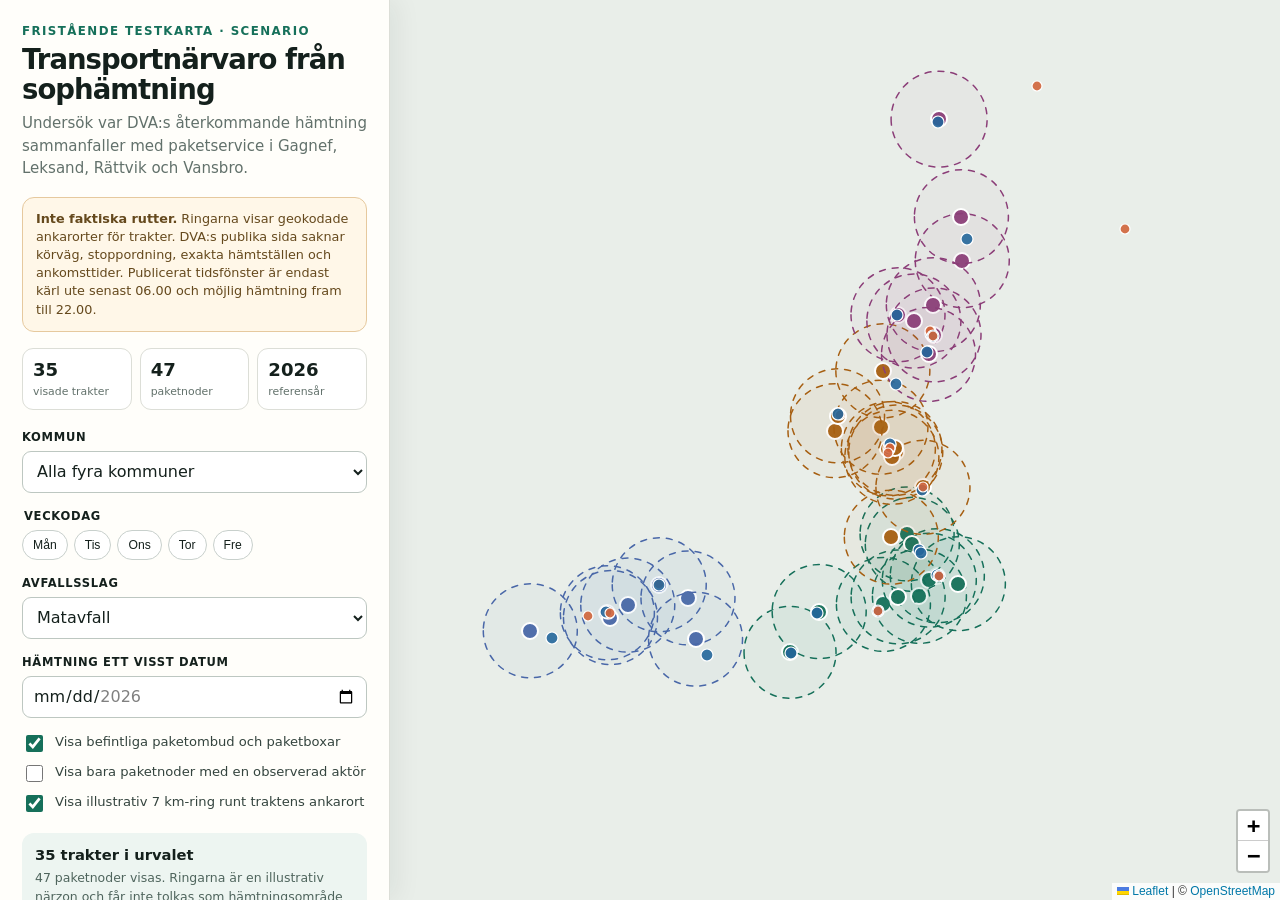
==== prototypes/dva_transportnarvaro/index.html @ 739458ba "Prepare Streamlit app for publication" ====
<!doctype html>
<html lang="sv">
<head>
  <meta charset="utf-8">
  <meta name="viewport" content="width=device-width, initial-scale=1">
  <title>Transportnärvaro – DVA:s sophämtning 2026</title>
  <link rel="preconnect" href="https://tile.openstreetmap.org">
  <link rel="stylesheet" href="vendor/leaflet.css">
  <style>
    :root { --ink:#14201c; --muted:#62716b; --paper:#f7f5ef; --panel:#fffefa;
      --line:#dcded7; --green:#16705a; --orange:#d0643b; --blue:#23669b; --focus:#f4c95d; }
    * { box-sizing:border-box; }
    html,body { height:100%; margin:0; color:var(--ink); background:var(--paper);
      font-family:Inter,ui-sans-serif,system-ui,-apple-system,"Segoe UI",sans-serif; }
    body { display:grid; grid-template-columns:minmax(320px,390px) 1fr; overflow:hidden; }
    aside { height:100%; overflow:auto; padding:24px 22px 28px; background:var(--panel);
      border-right:1px solid var(--line); box-shadow:8px 0 24px rgba(20,32,28,.06); z-index:1001; }
    #map { height:100%; width:100%; background:#e9eee9; }
    .eyebrow { position:relative; z-index:1; color:#16705a; font-size:.74rem; font-weight:800; letter-spacing:.12em;
      text-transform:uppercase; }
    h1 { position:relative; z-index:1; margin:7px 0 8px; color:#14201c; font-size:1.72rem; line-height:1.08; letter-spacing:-.035em; }
    .lead { margin:0 0 18px; color:var(--muted); font-size:.94rem; line-height:1.47; }
    .notice { padding:12px 13px; border:1px solid #e6c99e; border-radius:12px;
      background:#fff7e8; color:#65491d; font-size:.8rem; line-height:1.42; }
    .stats { display:grid; grid-template-columns:repeat(3,1fr); gap:8px; margin:16px 0 20px; }
    .stat { padding:10px; border:1px solid var(--line); border-radius:11px; background:#fff; }
    .stat strong { display:block; font-size:1.13rem; }
    .stat span { color:var(--muted); font-size:.68rem; }
    fieldset { padding:0; margin:0 0 16px; border:0; }
    legend,.label { display:block; margin-bottom:7px; font-size:.72rem; font-weight:800;
      letter-spacing:.06em; text-transform:uppercase; }
    select,input[type=date] { width:100%; height:42px; border:1px solid #bdc7c1;
      border-radius:9px; padding:0 10px; color:var(--ink); background:#fff; font:inherit; }
    select:focus,input:focus,button:focus-visible { outline:3px solid color-mix(in srgb,var(--focus) 68%,transparent); outline-offset:1px; }
    .chips { display:flex; flex-wrap:wrap; gap:6px; }
    .chip { border:1px solid #c8d0cc; border-radius:999px; background:#fff; padding:7px 10px;
      color:var(--ink); cursor:pointer; font-size:.76rem; }
    .chip[aria-pressed=true] { border-color:var(--green); background:var(--green); color:#fff; }
    .check { display:flex; align-items:flex-start; gap:9px; margin:9px 0; color:#34443e; font-size:.82rem; }
    .check input { width:17px; height:17px; margin-top:1px; accent-color:var(--green); }
    .result { margin:18px 0; padding:13px; border-radius:12px; background:#edf5f1; }
    .result strong { display:block; margin-bottom:4px; font-size:.92rem; }
    .result span { color:#4f655d; font-size:.78rem; line-height:1.4; }
    .legend { display:grid; grid-template-columns:auto 1fr; gap:7px 9px; align-items:center;
      color:var(--muted); font-size:.76rem; }
    .swatch { width:15px; height:15px; border-radius:50%; background:var(--green); }
    .swatch.node { width:11px; height:11px; background:var(--blue); }
    .swatch.ring { background:transparent; border:2px dashed var(--green); }
    footer { margin-top:22px; padding-top:14px; border-top:1px solid var(--line);
      color:var(--muted); font-size:.7rem; line-height:1.45; }
    footer a { color:var(--green); }
    .leaflet-popup-content-wrapper { border-radius:13px; box-shadow:0 9px 30px rgba(20,32,28,.18); }
    .popup h2 { margin:0 0 5px; font-size:1.08rem; }
    .popup .meta { color:#53635d; font-size:.77rem; }
    .popup p { margin:9px 0; font-size:.8rem; line-height:1.42; }
    .popup dl { display:grid; grid-template-columns:auto 1fr; gap:4px 9px; margin:10px 0 0; font-size:.76rem; }
    .popup dt { color:#68766f; } .popup dd { margin:0; font-weight:650; }
    .flag { display:inline-block; margin-top:8px; padding:4px 7px; border-radius:6px;
      color:#754b17; background:#fff0d6; font-size:.68rem; }
    @media (max-width:760px) {
      body { display:block; overflow:auto; }
      aside { height:auto; max-height:none; border-right:0; border-bottom:1px solid var(--line); }
      #map { height:68vh; min-height:480px; }
    }
  </style>
</head>
<body>
  <aside>
    <div class="eyebrow">Fristående testkarta · scenario</div>
    <h1>Transportnärvaro från sophämtning</h1>
    <p class="lead">Undersök var DVA:s återkommande hämtning sammanfaller med paketservice i Gagnef, Leksand, Rättvik och Vansbro.</p>
    <div class="notice"><strong>Inte faktiska rutter.</strong> Ringarna visar geokodade ankarorter för trakter. DVA:s publika sida saknar körväg, stoppordning, exakta hämtställen och ankomsttider. Publicerat tidsfönster är endast kärl ute senast 06.00 och möjlig hämtning fram till 22.00.</div>
    <div class="stats">
      <div class="stat"><strong id="tractCount">35</strong><span>visade trakter</span></div>
      <div class="stat"><strong id="nodeCount">0</strong><span>paketnoder</span></div>
      <div class="stat"><strong>2026</strong><span>referensår</span></div>
    </div>

    <fieldset><label class="label" for="municipality">Kommun</label><select id="municipality"><option value="">Alla fyra kommuner</option></select></fieldset>
    <fieldset><legend>Veckodag</legend><div class="chips" id="weekdayChips"></div></fieldset>
    <fieldset><label class="label" for="wasteType">Avfallsslag</label><select id="wasteType"></select></fieldset>
    <fieldset><label class="label" for="pickupDate">Hämtning ett visst datum</label><input type="date" id="pickupDate" min="2026-01-01" max="2026-12-31"></fieldset>
    <label class="check"><input type="checkbox" id="showNodes" checked><span>Visa befintliga paketombud och paketboxar</span></label>
    <label class="check"><input type="checkbox" id="onlySingle"><span>Visa bara paketnoder med en observerad aktör</span></label>
    <label class="check"><input type="checkbox" id="showRings" checked><span>Visa illustrativ 7 km-ring runt traktens ankarort</span></label>
    <div class="result"><strong id="resultTitle">Alla trakter</strong><span id="resultText">Välj filter och klicka sedan på en trakt eller paketnod.</span></div>
    <div class="legend">
      <span class="swatch"></span><span>Geokodad traktankare</span>
      <span class="swatch ring"></span><span>Illustrativ närzon, inte traktgräns</span>
      <span class="swatch node"></span><span>Observerad paketservicenod 2026</span>
    </div>
    <footer>Källor: <a href="https://www.dalavattenavfall.se/avfall-och-atervinning/sophamtningsschema.html" target="_blank" rel="noreferrer">DVA:s sophämtningsschema 2026</a>, projektets observerade servicenoder 2026 och OpenStreetMap för bakgrund/geokodning. Byggd 2026-08-11T19:10+02:00. Kartan är ett screening- och diskussionsunderlag.</footer>
  </aside>
  <main id="map" aria-label="Interaktiv karta över ungefärlig transportnärvaro och paketservicenoder"></main>
  <script src="vendor/leaflet.js"></script>
  <script>
    const tracts = [{"tract_id":"gagnef-1","municipality":"Gagnef","tract":1,"weekday":"Tisdag","weekday_number":1,"week_parity":"Jämna","places":"Färmsnäs, Högsveden, Borgsheden, Nordanholen, Heden, Högberget Skampervägen, Lassas Hage, Lindbyn, Nordanbyn, Nyåkern, Heden","dates":{"Matavfall":["2026-01-06","2026-01-20","2026-02-03","2026-02-17","2026-03-03","2026-03-17","2026-03-31","2026-04-14","2026-04-28","2026-05-12","2026-05-26","2026-06-09","2026-06-23","2026-07-07","2026-07-21","2026-08-04","2026-08-18","2026-09-01","2026-09-15","2026-09-29","2026-10-13","2026-10-27","2026-11-10","2026-11-24","2026-12-08","2026-12-22"],"Restavfall":["2026-02-03","2026-03-17","2026-04-28","2026-06-09","2026-07-21","2026-09-01","2026-10-13","2026-11-24"],"Plastförpackningar":["2026-01-06","2026-02-17","2026-03-31","2026-05-12","2026-06-23","2026-08-04","2026-09-15","2026-10-27","2026-12-08"],"Pappersförpackningar":["2026-01-20","2026-03-03","2026-04-14","2026-05-26","2026-07-07","2026-08-18","2026-09-29","2026-11-10","2026-12-22"]},"source_flags":["källstavning:jebruari"],"anchor":{"query":"Färmsnäs, Gagnef kommun, Sverige","query_place":"Färmsnäs","lat":60.5215281,"lon":14.9837337,"display_name":"Färmsnäs, Gagnefs kommun, Dalarnas län, 785 42, Sverige","provider":"OpenStreetMap Nominatim"}},{"tract_id":"gagnef-2","municipality":"Gagnef","tract":2,"weekday":"Onsdag","weekday_number":2,"week_parity":"Jämna","places":"Björbo Centrum, Holarna, Nybyn, Gybäcksholan, Handbacken, Forsen, Gåsholmen, Källbäcken","dates":{"Matavfall":["2026-01-07","2026-01-21","2026-02-04","2026-02-18","2026-03-04","2026-03-18","2026-04-01","2026-04-15","2026-04-29","2026-05-13","2026-05-27","2026-06-10","2026-06-24","2026-07-08","2026-07-22","2026-08-05","2026-08-19","2026-09-02","2026-09-16","2026-09-30","2026-10-14","2026-10-28","2026-11-11","2026-11-25","2026-12-09","2026-12-23"],"Restavfall":["2026-01-21","2026-03-04","2026-04-15","2026-05-27","2026-07-08","2026-08-19","2026-09-30","2026-11-11","2026-12-23"],"Plastförpackningar":["2026-02-04","2026-03-18","2026-04-29","2026-06-10","2026-07-22","2026-09-02","2026-10-14","2026-11-25"],"Pappersförpackningar":["2026-01-07","2026-02-18","2026-04-01","2026-05-13","2026-06-24","2026-08-05","2026-09-16","2026-10-28","2026-12-09"]},"source_flags":[],"anchor":{"query":"Björbo, Gagnef kommun, Sverige","query_place":"Björbo","lat":60.456683,"lon":14.7272515,"display_name":"Björbo, Gagnefs kommun, Dalarnas län, 786 97, Sverige","provider":"OpenStreetMap Nominatim"}},{"tract_id":"gagnef-3","municipality":"Gagnef","tract":3,"weekday":"Fredag","weekday_number":4,"week_parity":"Jämna","places":"Djurås Centrum, Skogen, Tägtvägen, Fagervägen, Skogsvägen, Djurås By, Färjbacken, Kiltäppan","dates":{"Matavfall":["2026-01-09","2026-01-23","2026-02-06","2026-02-20","2026-03-06","2026-03-20","2026-04-03","2026-04-17","2026-05-01","2026-05-15","2026-05-29","2026-06-12","2026-06-26","2026-07-10","2026-07-24","2026-08-07","2026-08-21","2026-09-04","2026-09-18","2026-10-02","2026-10-16","2026-10-30","2026-11-13","2026-11-27","2026-12-11","2026-12-25"],"Restavfall":["2026-02-06","2026-03-20","2026-05-01","2026-06-12","2026-07-24","2026-09-04","2026-10-16","2026-11-27"],"Plastförpackningar":["2026-01-09","2026-02-20","2026-04-03","2026-05-15","2026-06-26","2026-08-07","2026-09-18","2026-10-30","2026-12-11"],"Pappersförpackningar":["2026-01-23","2026-03-06","2026-04-17","2026-05-29","2026-07-10","2026-08-21","2026-10-02","2026-11-13","2026-12-25"]},"source_flags":[],"anchor":{"query":"Djurås Centrum, Gagnef kommun, Sverige","query_place":"Djurås Centrum","lat":60.5603155,"lon":15.1318023,"display_name":"Djurås centrum, E 16, Färjbacken, Djurås, Gagnefs kommun, Dalarnas län, 785 61, Sverige","provider":"OpenStreetMap Nominatim"}},{"tract_id":"gagnef-4","municipality":"Gagnef","tract":4,"weekday":"Måndag","weekday_number":0,"week_parity":"Udda","places":"Gräv, Gråda, Gärde, Österfors, Nedre Tjärna, Kyrkbyn, Kyrkbyvägen, Tegelbruksvägen, Rännarhedsvägen, Wernervägen, Sörbyn, Tallbacken","dates":{"Matavfall":["2026-01-12","2026-01-26","2026-02-09","2026-02-23","2026-03-09","2026-03-23","2026-04-06","2026-04-20","2026-05-04","2026-05-18","2026-06-01","2026-06-15","2026-06-29","2026-07-13","2026-07-27","2026-08-10","2026-08-24","2026-09-07","2026-09-21","2026-10-05","2026-10-19","2026-11-02","2026-11-16","2026-11-30","2026-12-14","2026-12-28"],"Restavfall":["2026-01-26","2026-03-09","2026-04-20","2026-06-01","2026-07-13","2026-08-24","2026-10-05","2026-11-16","2026-12-28"],"Plastförpackningar":["2026-02-09","2026-03-23","2026-05-04","2026-06-15","2026-07-27","2026-09-07","2026-10-19","2026-11-30"],"Pappersförpackningar":["2026-01-12","2026-02-23","2026-04-06","2026-05-18","2026-06-29","2026-08-10","2026-09-21","2026-11-02","2026-12-14"]},"source_flags":[],"anchor":{"query":"Gräv, Gagnef kommun, Sverige","query_place":"Gräv","lat":60.6166722,"lon":15.048735,"display_name":"Gräv, Gagnefs kommun, Dalarnas län, 785 30, Sverige","provider":"OpenStreetMap Nominatim"}},{"tract_id":"gagnef-5","municipality":"Gagnef","tract":5,"weekday":"Tisdag","weekday_number":1,"week_parity":"Udda","places":"Benarvet, Jugasåkern, Västanbäcken, Myrholen, Heden, Björka, By, Ellheden, Nysäl, Bröttjärna, Holarna, Stängsla, Backen, Ersholen","dates":{"Matavfall":["2026-01-13","2026-01-27","2026-02-10","2026-02-24","2026-03-10","2026-03-24","2026-04-07","2026-04-21","2026-05-05","2026-05-19","2026-06-02","2026-06-16","2026-06-30","2026-07-14","2026-07-28","2026-08-11","2026-08-25","2026-09-08","2026-09-22","2026-10-06","2026-10-20","2026-11-03","2026-11-17","2026-12-01","2026-12-15","2026-12-29"],"Restavfall":["2026-01-13","2026-02-24","2026-04-07","2026-05-19","2026-06-30","2026-08-11","2026-09-22","2026-11-03","2026-12-15"],"Plastförpackningar":["2026-01-27","2026-03-10","2026-04-21","2026-06-02","2026-07-14","2026-08-25","2026-10-06","2026-11-17","2026-12-29"],"Pappersförpackningar":["2026-02-10","2026-03-24","2026-05-05","2026-06-16","2026-07-28","2026-09-08","2026-10-20","2026-12-01"]},"source_flags":[],"anchor":{"query":"Björka, Gagnef kommun, Sverige","query_place":"Björka","lat":60.5324845,"lon":15.0826398,"display_name":"Björka, Djurås, Gagnefs kommun, Dalarnas län, 785 60, Sverige","provider":"OpenStreetMap Nominatim"}},{"tract_id":"gagnef-6","municipality":"Gagnef","tract":6,"weekday":"Onsdag","weekday_number":2,"week_parity":"Udda","places":"Mjälgen, Bodarna, Myrheden, Arvslindan, Bäsna","dates":{"Matavfall":["2026-01-14","2026-01-28","2026-02-11","2026-02-25","2026-03-11","2026-03-25","2026-04-08","2026-04-22","2026-05-06","2026-05-20","2026-06-03","2026-06-17","2026-07-01","2026-07-15","2026-07-29","2026-08-12","2026-08-26","2026-09-09","2026-09-23","2026-10-07","2026-10-21","2026-11-04","2026-11-18","2026-12-02","2026-12-16","2026-12-30"],"Restavfall":["2026-02-11","2026-03-25","2026-05-06","2026-06-17","2026-07-29","2026-09-09","2026-10-21","2026-12-02"],"Plastförpackningar":["2026-01-14","2026-02-25","2026-04-08","2026-05-20","2026-07-01","2026-08-12","2026-09-23","2026-11-04","2026-12-16"],"Pappersförpackningar":["2026-01-28","2026-03-11","2026-04-22","2026-06-03","2026-07-15","2026-08-26","2026-10-07","2026-11-18","2026-12-30"]},"source_flags":["källstavning:jebruari"],"anchor":{"query":"Mjälgen, Gagnef kommun, Sverige","query_place":"Mjälgen","lat":60.5543357,"lon":15.1097482,"display_name":"Mjälgen, E 16, Näset, Kilen, Djurås, Gagnefs kommun, Dalarnas län, 785 43, Sverige","provider":"OpenStreetMap Nominatim"}},{"tract_id":"gagnef-7","municipality":"Gagnef","tract":7,"weekday":"Torsdag","weekday_number":3,"week_parity":"Udda","places":"Djurmo, Bäckan, Sifferbo","dates":{"Matavfall":["2026-01-01","2026-01-15","2026-01-29","2026-02-12","2026-02-26","2026-03-12","2026-03-26","2026-04-09","2026-04-23","2026-05-07","2026-05-21","2026-06-04","2026-06-18","2026-07-02","2026-07-16","2026-07-30","2026-08-13","2026-08-27","2026-09-10","2026-09-24","2026-10-08","2026-10-22","2026-11-05","2026-11-19","2026-12-03","2026-12-17","2026-12-31"],"Restavfall":["2026-01-29","2026-03-12","2026-04-23","2026-06-04","2026-07-16","2026-08-27","2026-10-08","2026-11-19","2026-12-31"],"Plastförpackningar":["2026-01-01","2026-02-12","2026-03-26","2026-05-07","2026-06-18","2026-07-30","2026-09-10","2026-10-22","2026-12-03"],"Pappersförpackningar":["2026-01-15","2026-02-26","2026-04-09","2026-05-21","2026-07-02","2026-08-13","2026-09-24","2026-11-05","2026-12-17"]},"source_flags":[],"anchor":{"query":"Djurmo, Gagnef kommun, Sverige","query_place":"Djurmo","lat":60.5495726,"lon":15.1895956,"display_name":"Djurmo, Gagnefs kommun, Dalarnas län, 785 62, Sverige","provider":"OpenStreetMap Nominatim"}},{"tract_id":"gagnef-8","municipality":"Gagnef","tract":8,"weekday":"Fredag","weekday_number":4,"week_parity":"Udda","places":"Syrholen, Risholn, Mossel, Bäckbyn, Svedjebyn, Sälje Forsgärdet, Hagen, Holsåker","dates":{"Matavfall":["2026-01-02","2026-01-16","2026-01-30","2026-02-13","2026-02-27","2026-03-13","2026-03-27","2026-04-10","2026-04-24","2026-05-08","2026-05-22","2026-06-05","2026-06-19","2026-07-03","2026-07-17","2026-07-31","2026-08-14","2026-08-28","2026-09-11","2026-09-25","2026-10-09","2026-10-23","2026-11-06","2026-11-20","2026-12-04","2026-12-18","2026-01-01"],"Restavfall":["2026-01-16","2026-02-27","2026-03-10","2026-05-22","2026-07-03","2026-08-14","2026-09-25","2026-11-06","2026-12-18"],"Plastförpackningar":["2026-01-30","2026-03-13","2026-04-24","2026-06-05","2026-07-17","2026-08-28","2026-10-09","2026-11-20","2026-12-01"],"Pappersförpackningar":["2026-01-02","2026-02-13","2026-03-27","2026-05-08","2026-06-19","2026-07-31","2026-09-11","2026-10-23","2026-12-04"]},"source_flags":["datum_avviker_från_angiven_veckodag","källstavning:jebruari"],"anchor":{"query":"Syrholen, Gagnef kommun, Sverige","query_place":"Syrholen","lat":60.511934,"lon":14.8072939,"display_name":"Syrholen, Dala-Floda, Gagnefs kommun, Dalarnas län, 785 44, Sverige","provider":"OpenStreetMap Nominatim"}},{"tract_id":"gagnef-9","municipality":"Gagnef","tract":9,"weekday":"Måndag","weekday_number":0,"week_parity":"Jämna","places":"Övre Tjärna, Tjärna, Stationsområdet, Moje, Gröntuv, Hampgårdarna, Holen, Prosgårdarna","dates":{"Matavfall":["2026-01-05","2026-01-19","2026-02-02","2026-02-16","2026-03-02","2026-03-16","2026-03-30","2026-04-13","2026-04-27","2026-05-11","2026-05-25","2026-06-08","2026-06-22","2026-07-06","2026-07-20","2026-08-03","2026-08-17","2026-08-31","2026-09-14","2026-09-28","2026-10-12","2026-10-26","2026-11-09","2026-11-23","2026-12-07","2026-12-21"],"Restavfall":["2026-01-05","2026-02-16","2026-03-30","2026-05-11","2026-06-22","2026-08-03","2026-09-14","2026-10-26","2026-12-07"],"Plastförpackningar":["2026-01-19","2026-03-02","2026-04-13","2026-05-25","2026-07-06","2026-08-17","2026-09-28","2026-11-09","2026-12-21"],"Pappersförpackningar":["2026-02-02","2026-03-16","2026-04-27","2026-06-08","2026-07-20","2026-08-31","2026-10-12","2026-11-23"]},"source_flags":[],"anchor":{"query":"Övre Tjärna, Gagnef kommun, Sverige","query_place":"Övre Tjärna","lat":60.6026112,"lon":15.0630233,"display_name":"Övre Tjärna, Gagnef, Gagnefs kommun, Dalarnas län, 785 30, Sverige","provider":"OpenStreetMap Nominatim"}},{"tract_id":"gagnef-10","municipality":"Gagnef","tract":10,"weekday":"Torsdag","weekday_number":3,"week_parity":"Jämna","places":"Rista, Mon, Lindan, Djur, Svedjan, Näset, Snobbrännan, Överbacka, Östtjärna, Västtjärna, Bomsarvet, Dunkarbacken, Gruvan, Nordåker, Gagnefsbyn, Nordbäck, Västerfors, Älvnäs","dates":{"Matavfall":["2026-01-28","2026-01-22","2026-02-05","2026-02-19","2026-03-05","2026-03-19","2026-04-02","2026-04-16","2026-04-30","2026-05-14","2026-05-28","2026-06-11","2026-06-25","2026-07-09","2026-07-23","2026-08-06","2026-08-20","2026-09-03","2026-09-17","2026-10-01","2026-10-15","2026-10-29","2026-11-12","2026-11-26","2026-12-10","2026-12-24"],"Restavfall":["2026-01-08","2026-02-19","2026-04-02","2026-05-14","2026-06-25","2026-08-06","2026-09-17","2026-10-29","2026-12-10"],"Plastförpackningar":["2026-01-22","2026-03-05","2026-04-16","2026-05-28","2026-07-09","2026-08-20","2026-10-01","2026-11-12","2026-12-24"],"Pappersförpackningar":["2026-02-05","2026-03-19","2026-04-30","2026-06-11","2026-07-23","2026-09-03","2026-10-15","2026-11-26"]},"source_flags":["datum_avviker_från_angiven_veckodag"],"anchor":{"query":"Rista, Gagnef kommun, Sverige","query_place":"Rista","lat":60.5316701,"lon":15.0240634,"display_name":"Rista, Gagnefs kommun, Dalarnas län, 785 43, Sverige","provider":"OpenStreetMap Nominatim"}},{"tract_id":"leksand-1","municipality":"Leksand","tract":1,"weekday":"Måndag","weekday_number":0,"week_parity":"Jämna","places":"Insjön Tunsta, Holsåkern, Ålbyn, Lustholen, Åhl-Sätra, Faluvägen, Holen, Ål-Tällberg Nedre Heden, Knippboheden, Övre Heden, Knippbodarna, Lövladbo","dates":{"Matavfall":["2026-01-05","2026-01-19","2026-02-02","2026-02-16","2026-03-02","2026-03-16","2026-03-30","2026-04-13","2026-04-27","2026-05-11","2026-05-25","2026-06-08","2026-06-22","2026-07-06","2026-07-20","2026-08-03","2026-08-17","2026-08-31","2026-09-14","2026-09-28","2026-10-12","2026-10-26","2026-11-09","2026-11-23","2026-12-07","2026-12-21"],"Restavfall":["2026-01-05","2026-02-16","2026-03-30","2026-05-11","2026-06-22","2026-08-03","2026-09-14","2026-10-26","2026-12-07"],"Plastförpackningar":["2026-01-19","2026-03-02","2026-04-13","2026-05-25","2026-07-06","2026-08-17","2026-09-28","2026-11-09","2026-12-21"],"Pappersförpackningar":["2026-02-02","2026-03-16","2026-04-27","2026-06-08","2026-07-20","2026-08-31","2026-10-12","2026-11-23"]},"source_flags":[],"anchor":{"query":"Insjön, Leksand kommun, Sverige","query_place":"Insjön","lat":60.6794193,"lon":15.0923237,"display_name":"Insjön, Leksands kommun, Dalarnas län, 793 41, Sverige","provider":"OpenStreetMap Nominatim"}},{"tract_id":"leksand-2","municipality":"Leksand","tract":2,"weekday":"Tisdag","weekday_number":1,"week_parity":"Jämna","places":"Övermo, Edshult, Åkerö, Lisselby, Insjövägen","dates":{"Matavfall":["2026-01-06","2026-01-20","2026-02-03","2026-02-17","2026-03-03","2026-03-17","2026-03-31","2026-04-14","2026-04-28","2026-05-12","2026-05-26","2026-06-09","2026-06-23","2026-07-07","2026-07-21","2026-08-04","2026-08-18","2026-09-01","2026-09-15","2026-09-29","2026-10-13","2026-10-27","2026-11-10","2026-11-24","2026-12-08","2026-12-22"],"Restavfall":["2026-02-03","2026-03-17","2026-04-28","2026-06-09","2026-07-21","2026-09-01","2026-10-13","2026-11-24"],"Plastförpackningar":["2026-01-06","2026-02-17","2026-03-31","2026-05-12","2026-06-23","2026-08-04","2026-09-15","2026-10-27","2026-12-08"],"Pappersförpackningar":["2026-01-20","2026-03-03","2026-04-14","2026-05-26","2026-07-07","2026-08-18","2026-09-29","2026-11-10","2026-12-22"]},"source_flags":[],"anchor":{"query":"Övermo, Leksand kommun, Sverige","query_place":"Övermo","lat":60.7267794,"lon":15.0175979,"display_name":"Övermo, Tibble, Leksand, Leksands kommun, Dalarnas län, 793 35, Sverige","provider":"OpenStreetMap Nominatim"}},{"tract_id":"leksand-3","municipality":"Leksand","tract":3,"weekday":"Onsdag","weekday_number":2,"week_parity":"Jämna","places":"Byggningen, Bränngärdet, Hjortnäsheden, Sunnanäng, Hjortnäs, Dalsberget, Sandåsarna, Tällberg, Plintsberg","dates":{"Matavfall":["2026-01-07","2026-01-21","2026-02-04","2026-02-18","2026-03-04","2026-03-18","2026-04-01","2026-04-15","2026-04-29","2026-05-13","2026-05-27","2026-06-10","2026-06-24","2026-07-08","2026-07-22","2026-08-05","2026-08-19","2026-09-02","2026-09-16","2026-09-30","2026-10-14","2026-10-28","2026-11-11","2026-11-25","2026-12-09","2026-12-23"],"Restavfall":["2026-01-21","2026-03-04","2026-04-15","2026-05-27","2026-07-08","2026-08-19","2026-09-30","2026-11-11","2026-12-23"],"Plastförpackningar":["2026-02-04","2026-03-18","2026-04-29","2026-06-10","2026-07-22","2026-09-02","2026-10-14","2026-11-25"],"Pappersförpackningar":["2026-01-07","2026-02-18","2026-04-01","2026-05-13","2026-06-24","2026-08-05","2026-09-16","2026-10-28","2026-12-09"]},"source_flags":[],"anchor":{"query":"Byggningen, Leksand kommun, Sverige","query_place":"Byggningen","lat":60.7602284,"lon":14.976895,"display_name":"Byggningen, Tallbacken 1, Leksand, Leksands kommun, Dalarnas län, 793 22, Sverige","provider":"OpenStreetMap Nominatim"}},{"tract_id":"leksand-4","municipality":"Leksand","tract":4,"weekday":"Torsdag","weekday_number":3,"week_parity":"Jämna","places":"Moskogen, Källberget, Yttermo, Mjälgen, Gärde, Ytteråkerö, Smedby, Västannor, Hagen","dates":{"Matavfall":["2026-01-08","2026-01-22","2026-02-05","2026-02-19","2026-03-05","2026-03-19","2026-04-02","2026-04-16","2026-04-30","2026-05-14","2026-05-28","2026-06-11","2026-06-25","2026-07-09","2026-07-23","2026-08-06","2026-08-20","2026-09-03","2026-09-17","2026-10-01","2026-10-15","2026-10-29","2026-11-12","2026-11-26","2026-12-10","2026-12-24"],"Restavfall":["2026-01-08","2026-02-19","2026-04-02","2026-05-14","2026-06-25","2026-08-06","2026-09-17","2026-10-29","2026-12-10"],"Plastförpackningar":["2026-01-22","2026-03-05","2026-04-16","2026-05-28","2026-07-09","2026-08-20","2026-10-01","2026-11-12","2026-12-24"],"Pappersförpackningar":["2026-02-05","2026-03-19","2026-04-30","2026-06-11","2026-07-23","2026-09-03","2026-10-15","2026-11-26"]},"source_flags":[],"anchor":{"query":"Moskogen, Leksand kommun, Sverige","query_place":"Moskogen","lat":60.7198151,"lon":15.0069569,"display_name":"Moskogen, 50, Insjövägen, Åkerö, Karlsarvet, Leksand, Leksands kommun, Dalarnas län, 793 33, Sverige","provider":"OpenStreetMap Nominatim"}},{"tract_id":"leksand-5","municipality":"Leksand","tract":5,"weekday":"Fredag","weekday_number":4,"week_parity":"Jämna","places":"Djura, Styrsjöbo, Heden, Hästberg, Jonheden, Knutsgårdarna, Rälta, Rältlindor","dates":{"Matavfall":["2026-01-09","2026-01-23","2026-02-06","2026-02-20","2026-03-06","2026-03-20","2026-04-03","2026-04-17","2026-05-01","2026-05-15","2026-05-29","2026-06-12","2026-06-26","2026-07-10","2026-07-24","2026-08-07","2026-08-21","2026-09-04","2026-10-02","2026-10-16","2026-10-30","2026-11-13","2026-11-27","2026-12-11","2026-12-25"],"Restavfall":["2026-02-06","2026-03-20","2026-05-01","2026-06-12","2026-07-24","2026-09-04","2026-10-16","2026-11-27"],"Plastförpackningar":["2026-01-09","2026-02-20","2026-04-03","2026-05-15","2026-06-26","2026-08-07","2026-09-18","2026-10-30","2026-12-11"],"Pappersförpackningar":["2026-01-23","2026-03-06","2026-04-17","2026-05-29","2026-07-10","2026-08-21","2026-10-02","2026-11-13","2026-12-25"]},"source_flags":[],"anchor":{"query":"Djura, Leksand kommun, Sverige","query_place":"Djura","lat":60.612263,"lon":15.0054703,"display_name":"Djura, Leksands kommun, Dalarnas län, 790 31, Sverige","provider":"OpenStreetMap Nominatim"}},{"tract_id":"leksand-6","municipality":"Leksand","tract":6,"weekday":"Måndag","weekday_number":0,"week_parity":"Udda","places":"Noret, Siljansvägen, Lima, Kärringberget, Limhagen","dates":{"Matavfall":["2026-01-12","2026-01-26","2026-02-09","2026-02-23","2026-03-09","2026-03-23","2026-04-06","2026-04-20","2026-05-04","2026-05-18","2026-06-01","2026-06-15","2026-06-29","2026-07-13","2026-07-27","2026-08-10","2026-08-24","2026-09-07","2026-09-21","2026-10-05","2026-10-19","2026-11-02","2026-11-16","2026-11-30","2026-12-14","2026-12-28"],"Restavfall":["2026-01-26","2026-03-09","2026-04-20","2026-06-01","2026-07-13","2026-08-24","2026-10-05","2026-11-16","2026-12-28"],"Plastförpackningar":["2026-02-09","2026-03-23","2026-05-04","2026-06-15","2026-07-27","2026-09-07","2026-10-19","2026-11-30"],"Pappersförpackningar":["2026-01-12","2026-02-23","2026-04-06","2026-05-18","2026-06-29","2026-08-10","2026-09-21","2026-11-02","2026-12-14"]},"source_flags":[],"anchor":{"query":"Noret, Leksand kommun, Sverige","query_place":"Noret","lat":60.7311979,"lon":14.9973408,"display_name":"Noret, Karlsarvet, Leksand, Leksands kommun, Dalarnas län, 793 31, Sverige","provider":"OpenStreetMap Nominatim"}},{"tract_id":"leksand-7","municipality":"Leksand","tract":7,"weekday":"Tisdag","weekday_number":1,"week_parity":"Udda","places":"Norsbro, Lycka, Tibble, Ullvi, Hälla, Romma, Berg, Rönnäs, Helgnäs, Brenäs","dates":{"Matavfall":["2026-01-13","2026-01-27","2026-02-10","2026-02-24","2026-03-10","2026-03-24","2026-04-07","2026-04-21","2026-05-05","2026-05-19","2026-06-02","2026-06-16","2026-06-30","2026-07-14","2026-07-28","2026-08-11","2026-08-25","2026-09-08","2026-09-22","2026-10-06","2026-10-20","2026-11-03","2026-11-17","2026-12-01","2026-12-15","2026-12-29"],"Restavfall":["2026-01-13","2026-12-24","2026-04-07","2026-05-19","2026-06-30","2026-08-11","2026-09-22","2026-11-03","2026-12-15"],"Plastförpackningar":["2026-01-27","2026-03-10","2026-04-21","2026-06-02","2026-07-14","2026-08-25","2026-10-06","2026-11-17","2026-12-29"],"Pappersförpackningar":["2026-02-10","2026-03-24","2026-05-05","2026-06-16","2026-07-28","2026-09-08","2026-10-20","2026-12-01"]},"source_flags":["datum_avviker_från_angiven_veckodag"],"anchor":{"query":"Norsbro, Leksand kommun, Sverige","query_place":"Norsbro","lat":60.7316926,"lon":15.0153359,"display_name":"Norsbro, Tibble, Leksand, Leksands kommun, Dalarnas län, 793 35, Sverige","provider":"OpenStreetMap Nominatim"}},{"tract_id":"leksand-8","municipality":"Leksand","tract":8,"weekday":"Onsdag","weekday_number":2,"week_parity":"Udda","places":"Almo, Alvik, Räckselbackarna, Gassarvet, Tasbäck, Karlsarvet, Västanvik, Grytnäs, Sundsnäs","dates":{"Matavfall":["2026-01-14","2026-01-28","2026-02-11","2026-02-25","2026-03-11","2026-03-25","2026-04-08","2026-04-22","2026-05-06","2026-05-20","2026-06-03","2026-06-17","2026-07-01","2026-07-15","2026-07-29","2026-08-12","2026-08-26","2026-09-09","2026-09-23","2026-10-07","2026-10-21","2026-11-04","2026-11-18","2026-12-02","2026-12-16","2026-12-30"],"Restavfall":["2026-02-11","2026-03-25","2026-04-06","2026-06-17","2026-07-29","2026-09-09","2026-10-21","2026-12-02"],"Plastförpackningar":["2026-01-14","2026-02-25","2026-04-08","2026-05-20","2026-07-01","2026-08-12","2026-09-23","2026-11-04","2026-12-16"],"Pappersförpackningar":["2026-01-28","2026-03-11","2026-04-22","2026-06-03","2026-07-15","2026-08-26","2026-10-07","2026-11-18","2026-12-30"]},"source_flags":["datum_avviker_från_angiven_veckodag"],"anchor":{"query":"Almo, Leksand kommun, Sverige","query_place":"Almo","lat":60.755484,"lon":14.8507352,"display_name":"Almo, Alvik, Leksands kommun, Dalarnas län, 793 97, Sverige","provider":"OpenStreetMap Nominatim"}},{"tract_id":"leksand-9","municipality":"Leksand","tract":9,"weekday":"Torsdag","weekday_number":3,"week_parity":"Udda","places":"Siljansnäs","dates":{"Matavfall":["2026-01-01","2026-01-15","2026-01-29","2026-02-12","2026-02-26","2026-03-12","2026-03-26","2026-04-09","2026-04-23","2026-05-07","2026-05-21","2026-06-04","2026-06-18","2026-07-02","2026-07-16","2026-07-30","2026-08-13","2026-08-27","2026-09-10","2026-09-24","2026-10-08","2026-10-22","2026-11-05","2026-11-19","2026-12-03","2026-12-17","2026-12-31"],"Restavfall":["2026-01-29","2026-03-12","2026-04-23","2026-06-04","2026-07-16","2026-08-27","2026-10-08","2026-11-19","2026-12-31"],"Plastförpackningar":["2026-01-01","2026-02-12","2026-03-26","2026-05-07","2026-06-18","2026-07-30","2026-09-10","2026-10-22","2026-12-03"],"Pappersförpackningar":["2026-01-15","2026-02-26","2026-04-09","2026-05-21","2026-07-02","2026-08-13","2026-09-24","2026-11-05","2026-12-17"]},"source_flags":[],"anchor":{"query":"Siljansnäs, Leksand kommun, Sverige","query_place":"Siljansnäs","lat":60.7753921,"lon":14.857697,"display_name":"Siljansnäs, Leksands kommun, Dalarnas län, 793 60, Sverige","provider":"OpenStreetMap Nominatim"}},{"tract_id":"leksand-10","municipality":"Leksand","tract":10,"weekday":"Fredag","weekday_number":4,"week_parity":"Udda","places":"Laknäs, Östanhol, Kullsbjörken, Leksboda, Sjugare, Torrberg, Norr och Söder Bergsäng, Västberg","dates":{"Matavfall":["2026-01-02","2026-01-16","2026-01-30","2026-02-13","2026-02-27","2026-03-13","2026-03-27","2026-04-10","2026-04-24","2026-05-08","2026-05-22","2026-06-05","2026-06-19","2026-07-03","2026-07-17","2026-07-31","2026-08-14","2026-08-28","2026-09-11","2026-09-25","2026-10-09","2026-10-23","2026-11-06","2026-11-20","2026-12-04","2026-12-18","2026-01-01"],"Restavfall":["2026-01-16","2026-02-27","2026-04-10","2026-05-22","2026-07-03","2026-08-14","2026-09-25","2026-11-06","2026-12-18"],"Plastförpackningar":["2026-01-30","2026-03-13","2026-04-24","2026-06-05","2026-07-17","2026-08-28","2026-10-09","2026-11-20","2026-01-01"],"Pappersförpackningar":["2026-01-02","2026-02-13","2026-03-27","2026-05-08","2026-06-19","2026-07-31","2026-09-11","2026-10-23","2026-12-04"]},"source_flags":["datum_avviker_från_angiven_veckodag"],"anchor":{"query":"Laknäs, Leksand kommun, Sverige","query_place":"Laknäs","lat":60.8357056,"lon":14.982183,"display_name":"Laknäs Banäset, Tällberg, Leksands kommun, Dalarnas län, 793 94, Sverige","provider":"OpenStreetMap Nominatim"}},{"tract_id":"rattvik-1","municipality":"Rättvik","tract":1,"weekday":"Måndag","weekday_number":0,"week_parity":"Jämna","places":"Furudal, Furudalsbruk, Näset, Böle, Dalfors, Norrboda, Sörboda, Sunnanhed, Östansjö, Östanvik","dates":{"Matavfall":["2026-01-05","2026-01-19","2026-02-02","2026-02-16","2026-03-02","2026-03-16","2026-03-30","2026-04-13","2026-04-27","2026-05-11","2026-05-25","2026-06-08","2026-06-22","2026-07-06","2026-07-20","2026-08-03","2026-08-17","2026-08-31","2026-09-14","2026-09-28","2026-10-12","2026-10-26","2026-11-09","2026-11-23","2026-12-07","2026-12-21"],"Restavfall":["2026-02-02","2026-03-16","2026-04-27","2026-06-08","2026-07-20","2026-08-31","2026-10-12","2026-11-23"],"Plastförpackningar":["2026-01-05","2026-02-16","2026-03-30","2026-05-11","2026-06-22","2026-08-03","2026-09-14","2026-10-26","2026-12-07"],"Pappersförpackningar":["2026-01-19","2026-03-02","2026-04-13","2026-05-25","2026-07-06","2026-08-17","2026-09-28","2026-11-09","2026-12-21"]},"source_flags":[],"anchor":{"query":"Furudal, Rättvik kommun, Sverige","query_place":"Furudal","lat":61.1707998,"lon":15.1366774,"display_name":"Furudal, Rättviks kommun, Dalarnas län, 795 71, Sverige","provider":"OpenStreetMap Nominatim"}},{"tract_id":"rattvik-2","municipality":"Rättvik","tract":2,"weekday":"Tisdag","weekday_number":1,"week_parity":"Jämna","places":"Hjortgården, Kalkbackarna, Granmor, Vikarbyn N om RV 70 fram till Röjeråsv., Röjeråsvägen, Västbjörka, Röjeråsen, Tammeråsen, Öja","dates":{"Matavfall":["2026-01-06","2026-01-20","2026-02-03","2026-02-17","2026-03-03","2026-03-17","2026-03-31","2026-04-14","2026-04-28","2026-05-12","2026-05-26","2026-06-09","2026-06-23","2026-07-07","2026-07-21","2026-08-04","2026-08-18","2026-09-01","2026-09-15","2026-09-29","2026-10-13","2026-10-27","2026-11-10","2026-11-24","2026-12-08","2026-12-22"],"Restavfall":["2026-01-06","2026-02-17","2026-03-31","2026-05-12","2026-06-23","2026-08-04","2026-09-15","2026-10-27","2026-12-08"],"Plastförpackningar":["2026-01-20","2026-03-03","2026-04-14","2026-05-26","2026-07-07","2026-08-18","2026-09-29","2026-11-10","2026-12-22"],"Pappersförpackningar":["2026-02-03","2026-03-17","2026-04-28","2026-06-09","2026-07-21","2026-09-01","2026-10-13","2026-11-24"]},"source_flags":[],"anchor":{"query":"Vikarbyn, Rättvik kommun, Sverige","query_place":"Vikarbyn","lat":60.9106397,"lon":15.0237761,"display_name":"Vikarbyn, Rättviks kommun, Dalarnas län, 795 70, Sverige","provider":"OpenStreetMap Nominatim"}},{"tract_id":"rattvik-3","municipality":"Rättvik","tract":3,"weekday":"Onsdag","weekday_number":2,"week_parity":"Jämna","places":"Västanå, Solberga, Ovanmyra, Lenåsen, Östra Boda, Österängarna, Baggetorp, Nedre Gärdsjö, Övre Gärdsjö, Ingels, Lisskog, Blecket, Born, Stenbacken","dates":{"Matavfall":["2026-01-21","2026-02-04","2026-02-18","2026-03-04","2026-03-18","2026-04-01","2026-04-15","2026-04-29","2026-05-13","2026-05-27","2026-06-10","2026-06-24","2026-07-08","2026-07-22","2026-08-05","2026-08-19","2026-09-02","2026-09-16","2026-09-30","2026-10-14","2026-10-28","2026-11-11","2026-11-25","2026-12-09","2026-12-23"],"Restavfall":["2026-01-21","2026-03-04","2026-04-15","2026-05-27","2026-07-08","2026-08-19","2026-09-30","2026-11-11","2026-12-23"],"Plastförpackningar":["2026-02-04","2026-03-18","2026-04-29","2026-06-10","2026-07-22","2026-09-02","2026-10-14","2026-11-25"],"Pappersförpackningar":["2026-01-07","2026-02-18","2026-04-01","2026-05-13","2026-06-24","2026-08-05","2026-09-16","2026-10-28","2026-12-09"]},"source_flags":[],"anchor":{"query":"Västanå, Rättvik kommun, Sverige","query_place":"Västanå","lat":60.982882,"lon":15.2002799,"display_name":"Västanå, Ovanmyra, Rättviks kommun, Dalarnas län, 795 96, Sverige","provider":"OpenStreetMap Nominatim"}},{"tract_id":"rattvik-4","municipality":"Rättvik","tract":4,"weekday":"Torsdag","weekday_number":3,"week_parity":"Jämna","places":"Hedslund/Nyheden, Altsarbyn, Vidablick, Hagas väg, Börjesväg, Bäck, Mårtanberg, Söderåsbacken RV 69, Centrum, Söderås, Utanåker, Östergrav, Västergrav, Västgärde, Utby","dates":{"Matavfall":["2026-01-08","2026-01-22","2026-02-05","2026-02-19","2026-03-05","2026-03-19","2026-04-02","2026-04-16","2026-04-30","2026-05-14","2026-05-28","2026-06-11","2026-06-25","2026-07-09","2026-07-23","2026-08-06","2026-08-20","2026-09-03","2026-09-17","2026-10-01","2026-10-15","2026-10-29","2026-11-12","2026-11-26","2026-12-10","2026-12-24"],"Restavfall":["2026-02-05","2026-03-19","2026-04-30","2026-06-11","2026-07-23","2026-09-03","2026-10-15","2026-11-26"],"Plastförpackningar":["2026-01-08","2026-02-19","2026-04-02","2026-05-14","2026-06-25","2026-08-06","2026-09-17","2026-10-29","2026-12-10"],"Pappersförpackningar":["2026-01-22","2026-03-05","2026-04-16","2026-05-28","2026-07-09","2026-08-20","2026-10-01","2026-11-12","2026-12-24"]},"source_flags":[],"anchor":{"query":"Rättvik, Rättvik kommun, Sverige","query_place":"Rättvik","lat":60.8837542,"lon":15.1226783,"display_name":"Rättvik, Rättviks kommun, Dalarnas län, 795 03, Sverige","provider":"OpenStreetMap Nominatim"}},{"tract_id":"rattvik-5","municipality":"Rättvik","tract":5,"weekday":"Måndag","weekday_number":0,"week_parity":"Udda","places":"Backa, Östbjörka, Sätra, Västberg, Rovgärdet, Nittsjö, Templet, Lugnet","dates":{"Matavfall":["2026-01-12","2026-01-26","2026-02-09","2026-02-23","2026-03-09","2026-03-23","2026-04-06","2026-04-20","2026-05-04","2026-05-18","2026-06-01","2026-06-15","2026-06-29","2026-07-13","2026-07-27","2026-08-10","2026-08-24","2026-09-07","2026-09-21","2026-10-05","2026-10-19","2026-11-02","2026-11-16","2026-11-30","2026-12-14","2026-12-28"],"Restavfall":["2026-01-12","2026-02-23","2026-04-06","2026-05-18","2026-06-29","2026-08-10","2026-09-21","2026-11-02","2026-12-14"],"Plastförpackningar":["2026-01-26","2026-03-09","2026-04-20","2026-06-01","2026-07-13","2026-08-24","2026-10-05","2026-11-16","2026-12-28"],"Pappersförpackningar":["2026-02-09","2026-03-23","2026-05-04","2026-06-15","2026-07-27","2026-09-07","2026-10-19","2026-11-30"]},"source_flags":[],"anchor":{"query":"Backa, Rättvik kommun, Sverige","query_place":"Backa","lat":60.9240204,"lon":15.1208281,"display_name":"Backa, Rättviks kommun, Dalarnas län, 795 91, Sverige","provider":"OpenStreetMap Nominatim"}},{"tract_id":"rattvik-6","municipality":"Rättvik","tract":6,"weekday":"Tisdag","weekday_number":1,"week_parity":"Udda","places":"Änderåsen, Kärvsåsen, Osmundsberg, Gulleråsen, Dalbyn, Arvet, Boda, Silverberg","dates":{"Matavfall":["2026-01-13","2026-01-27","2026-02-10","2026-02-24","2026-03-10","2026-03-24","2026-04-07","2026-04-21","2026-05-05","2026-05-19","2026-06-02","2026-06-16","2026-06-30","2026-07-14","2026-07-28","2026-08-11","2026-08-25","2026-09-08","2026-09-22","2026-10-06","2026-10-20","2026-11-03","2026-11-17","2026-12-01","2026-12-15","2026-12-29"],"Restavfall":["2026-01-27","2026-03-10","2026-04-21","2026-06-02","2026-07-14","2026-08-25","2026-10-06","2026-11-17","2026-12-29"],"Plastförpackningar":["2026-02-10","2026-03-24","2026-05-05","2026-06-16","2026-07-28","2026-09-08","2026-10-20","2026-12-01"],"Pappersförpackningar":["2026-01-13","2026-02-24","2026-04-07","2026-05-19","2026-06-30","2026-08-11","2026-09-22","2026-11-03","2026-12-15"]},"source_flags":[],"anchor":{"query":"Änderåsen, Rättvik kommun, Sverige","query_place":"Änderåsen","lat":61.0413261,"lon":15.1979355,"display_name":"Änderåsen, Rättviks kommun, Dalarnas län, 795 96, Sverige","provider":"OpenStreetMap Nominatim"}},{"tract_id":"rattvik-7","municipality":"Rättvik","tract":7,"weekday":"Onsdag","weekday_number":2,"week_parity":"Udda","places":"Sjurberg, Vikarbystrand, Stumsnäs, Ickholmen, Vikarbyn söder om RV 70","dates":{"Matavfall":["2026-01-14","2026-01-28","2026-02-11","2026-02-25","2026-03-11","2026-03-25","2026-04-08","2026-04-22","2026-05-06","2026-05-20","2026-06-03","2026-06-17","2026-07-01","2026-07-15","2026-07-29","2026-08-12","2026-08-26","2026-09-09","2026-09-23","2026-10-07","2026-10-21","2026-11-04","2026-11-18","2026-12-02","2026-12-16","2026-12-30"],"Restavfall":["2026-02-11","2026-03-25","2026-05-06","2026-06-17","2026-07-29","2026-09-09","2026-10-21","2026-12-02"],"Plastförpackningar":["2026-01-14","2026-02-25","2026-04-08","2026-05-20","2026-07-01","2026-08-12","2026-09-23","2026-11-04","2026-12-16"],"Pappersförpackningar":["2026-01-28","2026-03-11","2026-04-22","2026-06-03","2026-07-15","2026-08-26","2026-10-07","2026-11-18","2026-12-30"]},"source_flags":[],"anchor":{"query":"Sjurberg, Rättvik kommun, Sverige","query_place":"Sjurberg","lat":60.9022682,"lon":15.0674079,"display_name":"Sjurberg, Rättvik, Rättviks kommun, Dalarnas län, 795 91, Sverige","provider":"OpenStreetMap Nominatim"}},{"tract_id":"rattvik-8","municipality":"Rättvik","tract":8,"weekday":"Torsdag","weekday_number":3,"week_parity":"Udda","places":"Faluvägen, Siljansvägen, Östlundsväg, Slöjdvägen, Gärdebyn, Gärdebygatan, Wallenkampfsväg, Lerdal, Vålsveden, Persslogsväg","dates":{"Matavfall":["2026-01-01","2026-01-15","2026-01-29","2026-02-12","2026-02-26","2026-03-12","2026-03-26","2026-04-09","2026-04-23","2026-05-07","2026-05-21","2026-06-04","2026-06-18","2026-07-02","2026-07-16","2026-07-30","2026-08-13","2026-08-27","2026-09-10","2026-09-24","2026-10-08","2026-10-22","2026-11-05","2026-11-19","2026-12-03","2026-12-17","2026-12-31"],"Restavfall":["2026-01-15","2026-02-26","2026-04-09","2026-05-21","2026-07-02","2026-08-13","2026-09-24","2026-11-05","2026-12-17"],"Plastförpackningar":["2026-01-29","2026-03-12","2026-04-23","2026-06-04","2026-07-16","2026-08-27","2026-10-08","2026-11-19","2026-12-31"],"Pappersförpackningar":["2026-01-01","2026-02-12","2026-03-26","2026-05-07","2026-06-18","2026-07-30","2026-09-10","2026-10-22","2026-12-03"]},"source_flags":[],"anchor":{"query":"Faluvägen, Rättvik kommun, Sverige","query_place":"Faluvägen","lat":60.8576628,"lon":15.1076096,"display_name":"Faluvägen, Gärdebyn, Utby, Rättvik, Rättviks kommun, Dalarnas län, 795 90, Sverige","provider":"OpenStreetMap Nominatim"}},{"tract_id":"vansbro-1","municipality":"Vansbro","tract":1,"weekday":"Måndag","weekday_number":0,"week_parity":"Jämna","places":"Dala-Järna","dates":{"Matavfall":["2026-01-05","2026-01-19","2026-02-02","2026-02-16","2026-03-02","2026-03-16","2026-03-30","2026-04-13","2026-04-27","2026-05-11","2026-05-25","2026-06-08","2026-06-22","2026-07-06","2026-07-20","2026-08-03","2026-08-17","2026-08-31","2026-09-14","2026-09-28","2026-10-12","2026-10-26","2026-11-09","2026-11-23","2026-12-07","2026-12-21"],"Restavfall":["2026-02-02","2026-03-16","2026-04-27","2026-06-08","2026-07-20","2026-08-31","2026-10-12","2026-11-23"],"Plastförpackningar":["2026-01-05","2026-02-16","2026-03-30","2026-05-11","2026-06-22","2026-08-03","2026-09-14","2026-10-26","2026-12-07"],"Pappersförpackningar":["2026-01-19","2026-03-02","2026-04-13","2026-05-25","2026-07-06","2026-08-17","2026-09-28","2026-11-09","2026-12-21"]},"source_flags":[],"anchor":{"query":"Dala-Järna, Vansbro kommun, Sverige","query_place":"Dala-Järna","lat":60.5480476,"lon":14.3679875,"display_name":"Järna, Vansbro kommun, Dalarnas län, 786 92, Sverige","provider":"OpenStreetMap Nominatim"}},{"tract_id":"vansbro-2","municipality":"Vansbro","tract":2,"weekday":"Tisdag","weekday_number":1,"week_parity":"Jämna","places":"Vansbro C, Söderåsen, Källbacken","dates":{"Matavfall":["2026-01-06","2026-01-20","2026-02-03","2026-02-17","2026-03-03","2026-03-17","2026-03-31","2026-04-14","2026-04-28","2026-05-12","2026-05-26","2026-06-09","2026-06-23","2026-07-07","2026-07-21","2026-08-04","2026-08-18","2026-09-01","2026-09-15","2026-09-29","2026-10-13","2026-10-27","2026-11-10","2026-11-24","2026-12-08","2026-12-22"],"Restavfall":["2026-01-20","2026-03-03","2026-04-14","2026-05-26","2026-07-07","2026-08-18","2026-09-29","2026-11-10","2026-12-22"],"Plastförpackningar":["2026-02-03","2026-03-17","2026-04-28","2026-06-09","2026-07-21","2026-09-01","2026-10-13","2026-11-24"],"Pappersförpackningar":["2026-01-06","2026-02-07","2026-03-31","2026-05-12","2026-06-23","2026-08-04","2026-09-15","2026-10-27","2026-12-08"]},"source_flags":["datum_avviker_från_angiven_veckodag"],"anchor":{"query":"Vansbro C, Vansbro kommun, Sverige","query_place":"Vansbro C","lat":60.5102674,"lon":14.2255613,"display_name":"Vansbro, Vansbro kommun, Dalarnas län, 786 31, Sverige","provider":"OpenStreetMap Nominatim"}},{"tract_id":"vansbro-3","municipality":"Vansbro","tract":3,"weekday":"Torsdag","weekday_number":3,"week_parity":"Jämna","places":"Skamhed, Saltvik, Dalasågen Nordanåker, Hulån, Duvnäs, Skålö, Ilbäcken","dates":{"Matavfall":["2026-01-08","2026-01-22","2026-02-05","2026-02-19","2026-03-05","2026-03-19","2026-04-02","2026-04-16","2026-04-30","2026-05-14","2026-05-28","2026-06-11","2026-06-25","2026-07-09","2026-07-23","2026-08-06","2026-08-20","2026-09-03","2026-09-17","2026-10-01","2026-10-15","2026-10-29","2026-11-12","2026-11-26","2026-12-10","2026-12-24"],"Restavfall":["2026-01-08","2026-02-19","2026-04-02","2026-05-14","2026-06-25","2026-08-06","2026-09-17","2026-10-29","2026-12-10"],"Plastförpackningar":["2026-01-22","2026-03-05","2026-04-16","2026-05-28","2026-07-09","2026-08-20","2026-10-01","2026-11-12","2026-12-24"],"Pappersförpackningar":["2026-02-05","2026-03-19","2026-04-30","2026-06-11","2026-07-23","2026-09-03","2026-10-15","2026-11-26"]},"source_flags":[],"anchor":{"query":"Skamhed, Vansbro kommun, Sverige","query_place":"Skamhed","lat":60.5205474,"lon":14.2815562,"display_name":"Skamhed, Vansbro, Vansbro kommun, Dalarnas län, 786 33, Sverige","provider":"OpenStreetMap Nominatim"}},{"tract_id":"vansbro-4","municipality":"Vansbro","tract":4,"weekday":"Torsdag","weekday_number":3,"week_parity":"Udda","places":"Snöån, Strömsheden, Nås","dates":{"Matavfall":["2026-01-01","2026-01-15","2026-01-29","2026-02-12","2026-02-26","2026-03-12","2026-03-26","2026-04-09","2026-04-23","2026-05-07","2026-05-21","2026-06-04","2026-06-18","2026-07-02","2026-07-16","2026-07-30","2026-08-13","2026-08-27","2026-09-10","2026-09-24","2026-10-08","2026-10-22","2026-11-05","2026-11-19","2026-12-03","2026-12-17","2026-12-31"],"Restavfall":["2026-01-01","2026-02-12","2026-03-26","2026-05-07","2026-06-18","2026-07-30","2026-09-10","2026-10-22","2026-12-03"],"Plastförpackningar":["2026-01-15","2026-02-26","2026-04-09","2026-05-21","2026-07-02","2026-08-13","2026-09-24","2026-11-05","2026-12-17"],"Pappersförpackningar":["2026-01-29","2026-03-12","2026-04-23","2026-06-04","2026-07-16","2026-08-27","2026-10-08","2026-11-19","2026-12-31"]},"source_flags":[],"anchor":{"query":"Snöån, Vansbro kommun, Sverige","query_place":"Snöån","lat":60.5302856,"lon":14.4469395,"display_name":"Snöån, Vansbro kommun, Dalarnas län, Sverige","provider":"OpenStreetMap Nominatim"}},{"tract_id":"vansbro-5","municipality":"Vansbro","tract":5,"weekday":"Fredag","weekday_number":4,"week_parity":"Jämna","places":"Malmsta, Storbyn, Närsjö, Orsala, Lindesnäs, Närsen, Sågen, Kroktorp, Örskogen, Eldforsen, Heden","dates":{"Matavfall":["2026-01-09","2026-01-23","2026-02-06","2026-02-20","2026-03-06","2026-03-20","2026-04-03","2026-04-17","2026-05-01","2026-05-15","2026-05-29","2026-06-12","2026-06-26","2026-07-10","2026-07-24","2026-08-07","2026-08-21","2026-09-04","2026-09-18","2026-10-02","2026-10-16","2026-10-30","2026-11-13","2026-11-27","2026-12-11","2026-12-25"],"Restavfall":["2026-02-06","2026-03-20","2026-05-01","2026-06-12","2026-07-24","2026-09-04","2026-10-16","2026-11-27"],"Plastförpackningar":["2026-01-09","2026-02-20","2026-04-03","2026-05-15","2026-06-26","2026-08-07","2026-09-18","2026-10-30","2026-12-11"],"Pappersförpackningar":["2026-01-23","2026-03-06","2026-04-17","2026-05-29","2026-07-10","2026-08-21","2026-10-02","2026-11-13","2026-12-25"]},"source_flags":[],"anchor":{"query":"Malmsta, Vansbro kommun, Sverige","query_place":"Malmsta","lat":60.4745489,"lon":14.4676844,"display_name":"Malmsta, Vansbro kommun, Dalarnas län, 786 93, Sverige","provider":"OpenStreetMap Nominatim"}},{"tract_id":"vansbro-6","municipality":"Vansbro","tract":6,"weekday":"Måndag","weekday_number":0,"week_parity":"Udda","places":"Äppelbo","dates":{"Matavfall":["2026-01-12","2026-01-26","2026-02-09","2026-02-23","2026-03-09","2026-03-23","2026-04-06","2026-04-20","2026-05-04","2026-05-18","2026-06-01","2026-06-15","2026-06-29","2026-07-13","2026-07-27","2026-08-10","2026-08-24","2026-09-07","2026-09-21","2026-10-05","2026-10-19","2026-11-02","2026-11-16","2026-11-30","2026-12-14","2026-12-28"],"Restavfall":["2026-01-26","2026-03-09","2026-04-20","2026-06-01","2026-07-13","2026-08-24","2026-10-05","2026-11-16","2026-12-28"],"Plastförpackningar":["2026-02-09","2026-03-23","2026-05-04","2026-06-15","2026-07-27","2026-09-07","2026-10-19","2026-11-30"],"Pappersförpackningar":["2026-01-12","2026-02-23","2026-04-06","2026-05-18","2026-06-29","2026-08-10","2026-09-21","2026-11-02","2026-12-14"]},"source_flags":[],"anchor":{"query":"Äppelbo, Vansbro kommun, Sverige","query_place":"Äppelbo","lat":60.4858844,"lon":14.0138529,"display_name":"Äppelbo, Vansbro kommun, Dalarnas län, 786 94, Sverige","provider":"OpenStreetMap Nominatim"}},{"tract_id":"vansbro-7","municipality":"Vansbro","tract":7,"weekday":"Onsdag","weekday_number":2,"week_parity":"Udda","places":"Grönalid, Bomled, Rutån, Skiffsforsen, Sandbäcken, Uppsälje, Strandvägen, Västgård, Grånäs, Snöborg, Högosta","dates":{"Matavfall":["2026-01-14","2026-01-28","2026-02-11","2026-02-25","2026-03-11","2026-03-25","2026-04-08","2026-04-22","2026-05-06","2026-05-20","2026-06-03","2026-06-17","2026-07-01","2026-07-15","2026-07-29","2026-08-12","2026-08-26","2026-09-09","2026-09-23","2026-10-07","2026-10-21","2026-11-04","2026-11-18","2026-12-02","2026-12-16","2026-12-30"],"Restavfall":["2026-01-14","2026-02-25","2026-04-08","2026-05-20","2026-07-01","2026-08-12","2026-09-23","2026-11-04","2026-12-16"],"Plastförpackningar":["2026-01-28","2026-03-11","2026-04-22","2026-06-03","2026-07-15","2026-08-26","2026-10-07","2026-11-18","2026-12-30"],"Pappersförpackningar":["2026-02-11","2026-03-25","2026-05-06","2026-06-17","2026-07-29","2026-09-09","2026-10-21","2026-12-02"]},"source_flags":[],"anchor":{"query":"Grönalid, Vansbro kommun, Sverige","query_place":"Grönalid","lat":60.5038009,"lon":14.2341171,"display_name":"Grönalid, Bomled, Vansbro, Vansbro kommun, Dalarnas län, 786 33, Sverige","provider":"OpenStreetMap Nominatim"}}];
    const serviceNodes = [{"id":"840","name":"Björbo Tempo","address":"Björbovägen 18, Björbo","municipality":"Gagnef","lat":60.456359683800066,"lon":14.730461533164858,"operators":"Bring; DHL; Instabee; Schenker","service_types":"Ombud; Paketbox/skåp","operator_count":4,"one_operator":false,"median_delivery_days":5.0},{"id":"5619","name":"ICA Nära Dala-Floda","address":"Stora vägen 38, Dala-Floda","municipality":"Gagnef","lat":60.509683043576366,"lon":14.801789591786438,"operators":"Bring; DHL; Instabee; PostNord; Schenker","service_types":"Ombud; Paketbox/skåp","operator_count":5,"one_operator":false,"median_delivery_days":5.0},{"id":"2422","name":"Djurås Coop","address":"Centrumvägen 11, Djurås","municipality":"Gagnef","lat":60.56072811917812,"lon":15.130856444160846,"operators":"DHL; Instabee; PostNord","service_types":"Ombud; Paketbox/skåp","operator_count":3,"one_operator":false,"median_delivery_days":5.0},{"id":"5971","name":"Djurås ICA","address":"Södra Industrivägen 8, Djurås","municipality":"Gagnef","lat":60.55976410460331,"lon":15.136959202229333,"operators":"Bring; Instabee","service_types":"Ombud; Paketbox/skåp","operator_count":2,"one_operator":false,"median_delivery_days":5.0},{"id":"1118","name":"OK/Q8 Djurås","address":"Södra Industrivägen 2, Djurås","municipality":"Gagnef","lat":60.56045468220511,"lon":15.135067152757491,"operators":"Schenker","service_types":"Ombud","operator_count":1,"one_operator":true,"median_delivery_days":5.0},{"id":"8649","name":"Ica Nära Gagnefshallen","address":"Tyskens väg 2, Gagnef","municipality":"Gagnef","lat":60.59521770942527,"lon":15.082186496268106,"operators":"Bring; PostNord","service_types":"Ombud","operator_count":2,"one_operator":false,"median_delivery_days":5.0},{"id":"5812","name":"Paketskåp (Iboxen) Gröntuv         ","address":"Gröntuv 191, Gagnef","municipality":"Gagnef","lat":60.59042551804294,"lon":15.087275361017282,"operators":"DHL; Iboxen","service_types":"Paketbox/skåp","operator_count":2,"one_operator":false,"median_delivery_days":5.0},{"id":"6680","name":"ICA Nära Mockfjärd","address":"Tarkovägen 6, Mockfjärd","municipality":"Gagnef","lat":60.512812609416976,"lon":14.969374710142691,"operators":"Bring; PostNord; Schenker","service_types":"Ombud","operator_count":3,"one_operator":false,"median_delivery_days":5.0},{"id":"672","name":"Ica Nära Mockfjärd (I)             ","address":"Tarkovägen 4, Mockfjärd","municipality":"Gagnef","lat":60.51206864539205,"lon":14.968221596613391,"operators":"DHL","service_types":"Ombud","operator_count":1,"one_operator":true,"median_delivery_days":5.0},{"id":"5621","name":"Hjultorget Hemköp","address":"Hjultorget 30, Insjön","municipality":"Leksand","lat":60.67538059150351,"lon":15.089829424355825,"operators":"Bring; Instabee; PostNord; Schenker; UPS","service_types":"Ombud; Paketbox/skåp","operator_count":5,"one_operator":false,"median_delivery_days":5.0},{"id":"6468","name":"Ica Nära Insjön                    ","address":"Faluvägen 15, Insjön","municipality":"Leksand","lat":60.68002107949968,"lon":15.09307424898424,"operators":"DHL","service_types":"Ombud","operator_count":1,"one_operator":true,"median_delivery_days":5.0},{"id":"5861","name":"Circle K Leksand","address":"Limsjöänget 4, Leksand","municipality":"Leksand","lat":60.736927627886516,"lon":15.004923096081098,"operators":"Bring","service_types":"Ombud","operator_count":1,"one_operator":true,"median_delivery_days":5.0},{"id":"4424","name":"Coop Leksand","address":"Leksandsvägen 4, Leksand","municipality":"Leksand","lat":60.730772518980366,"lon":14.997836976172865,"operators":"PostNord","service_types":"Utlämning","operator_count":1,"one_operator":true,"median_delivery_days":5.0},{"id":"7590","name":"Leksand Coop","address":"Faluvägen 17, Leksand","municipality":"Leksand","lat":60.73149384638508,"lon":14.998295434800154,"operators":"Bring; DHL; Instabee","service_types":"Ombud; Paketbox/skåp","operator_count":3,"one_operator":false,"median_delivery_days":5.0},{"id":"1181","name":"Leksand Hemköp (A)","address":"Leksandsvägen 24, Leksand","municipality":"Leksand","lat":60.73322671837225,"lon":14.997403409624665,"operators":"Instabee","service_types":"Paketbox/skåp","operator_count":1,"one_operator":true,"median_delivery_days":6.0},{"id":"7102","name":"Leksand ICA Supermarket","address":"Limsjöänget 9, Leksand","municipality":"Leksand","lat":60.73772933661009,"lon":15.002600607865332,"operators":"Instabee; PostNord","service_types":"Ombud; Paketbox/skåp","operator_count":2,"one_operator":false,"median_delivery_days":5.0},{"id":"5627","name":"Leksand OKQ8","address":"Hagagatan 8A, Leksand","municipality":"Leksand","lat":60.73183170004304,"lon":15.001620951318808,"operators":"Instabee","service_types":"Paketbox/skåp","operator_count":1,"one_operator":true,"median_delivery_days":6.0},{"id":"8760","name":"OK/Q8 Leksand","address":"Hagagatan 8, Leksand","municipality":"Leksand","lat":60.73213240629689,"lon":15.001556709899777,"operators":"Schenker","service_types":"Ombud","operator_count":1,"one_operator":true,"median_delivery_days":5.0},{"id":"7959","name":"Postnord Leksand","address":"Järnavägen 11, Leksand","municipality":"Leksand","lat":60.72502136789309,"lon":14.996570584956801,"operators":"PostNord","service_types":"Egen regi; Paketbox/skåp","operator_count":1,"one_operator":true,"median_delivery_days":5.0},{"id":"4607","name":"Siljansnäskiosken","address":"Björkbergsvägen 54, Siljansnäs","municipality":"Leksand","lat":60.776342573433766,"lon":14.864743794835476,"operators":"PostNord","service_types":"Ombud","operator_count":1,"one_operator":true,"median_delivery_days":5.0},{"id":"1463","name":"Tempo Siljansnäs","address":"Björkbergsvägen 60, Siljansnäs","municipality":"Leksand","lat":60.77814803879715,"lon":14.860276281255643,"operators":"Bring; DHL; Schenker","service_types":"Ombud","operator_count":3,"one_operator":false,"median_delivery_days":5.0},{"id":"5698","name":"Tempo Tällberg","address":"Plintsberg Tällbergsvägen 132, Tällberg","municipality":"Leksand","lat":60.817724112830206,"lon":15.019149128715386,"operators":"Bring; DHL; Instabee; Schenker; TVV","service_types":"Butik (stöd); Ombud; Paketbox/skåp","operator_count":5,"one_operator":false,"median_delivery_days":3.0},{"id":"6699","name":"Handlarn Boda kyrkby","address":"Boda Björkallén 62, Boda kyrkby","municipality":"Rättvik","lat":61.01168938107103,"lon":15.212314701843344,"operators":"DHL; Schenker; TVV","service_types":"Butik (stöd); Ombud","operator_count":3,"one_operator":false,"median_delivery_days":2.0},{"id":"7914","name":"Bingsjö Lanthandel","address":"Bingsjö Lambornsvägen 15, Enviken","municipality":"Rättvik","lat":61.024605854823484,"lon":15.64771367376135,"operators":"TVV","service_types":"Butik (stöd)","operator_count":1,"one_operator":true,"median_delivery_days":null},{"id":"373","name":"Dalfors Lanthandel","address":"Dalfors Dalforsvägen 20, Furudal","municipality":"Rättvik","lat":61.2145269053787,"lon":15.404513730799014,"operators":"TVV","service_types":"Butik (stöd)","operator_count":1,"one_operator":true,"median_delivery_days":null},{"id":"5729","name":"Furudal Tempo","address":"Furudal Furudalsvägen 831, Furudal","municipality":"Rättvik","lat":61.167489381548165,"lon":15.1345280298275,"operators":"Bring; DHL; Instabee; PostNord; Schenker","service_types":"Ombud; Paketbox/skåp","operator_count":5,"one_operator":false,"median_delivery_days":5.0},{"id":"8518","name":"Direkten Wasakiosken","address":"Riksvägen 38, Rättvik","municipality":"Rättvik","lat":60.88510779499708,"lon":15.115591876685173,"operators":"Bring; UPS","service_types":"Ombud","operator_count":2,"one_operator":false,"median_delivery_days":5.0},{"id":"3364","name":"Ica Supermarket Fiolen","address":"Vasagatan 2, Rättvik","municipality":"Rättvik","lat":60.884233726792175,"lon":15.118409901071457,"operators":"PostNord","service_types":"Ombud","operator_count":1,"one_operator":true,"median_delivery_days":5.0},{"id":"7665","name":"OK/Q8 Rättvik","address":"Riksvägen 26, Rättvik","municipality":"Rättvik","lat":60.88693491281864,"lon":15.113896688049277,"operators":"Schenker","service_types":"Ombud","operator_count":1,"one_operator":true,"median_delivery_days":5.0},{"id":"6177","name":"Paketbox Circle K Rättvik","address":"Riksvägen 27, Rättvik","municipality":"Rättvik","lat":60.888752190382434,"lon":15.113098058898236,"operators":"PostNord","service_types":"Paketbox/skåp","operator_count":1,"one_operator":true,"median_delivery_days":5.0},{"id":"2916","name":"Paketskåp (Iboxen) Faluvägen       ","address":"Faluvägen 117, Rättvik","municipality":"Rättvik","lat":60.860960642418206,"lon":15.10422560487488,"operators":"DHL; Iboxen","service_types":"Paketbox/skåp","operator_count":2,"one_operator":false,"median_delivery_days":5.5},{"id":"4486","name":"Rättvik Circle K","address":"Riksvägen 23, Rättvik","municipality":"Rättvik","lat":60.88881474031808,"lon":15.112229643876853,"operators":"Instabee","service_types":"Paketbox/skåp","operator_count":1,"one_operator":true,"median_delivery_days":5.0},{"id":"8362","name":"Rättvik Coop","address":"Storgatan 11, Rättvik","municipality":"Rättvik","lat":60.88299271008266,"lon":15.11930957477596,"operators":"Bring; DHL; Instabee","service_types":"Ombud; Paketbox/skåp","operator_count":3,"one_operator":false,"median_delivery_days":5.0},{"id":"647","name":"Rättvik Hemköp","address":"Storgatan 10, Rättvik","municipality":"Rättvik","lat":60.88291117285302,"lon":15.120406429542024,"operators":"Instabee","service_types":"Paketbox/skåp","operator_count":1,"one_operator":true,"median_delivery_days":6.0},{"id":"6773","name":"Vikarbyn Tempo","address":"Stora vägen 21, Vikarbyn","municipality":"Rättvik","lat":60.91002891882123,"lon":15.021887472474388,"operators":"Bring; DHL; Instabee; PostNord","service_types":"Ombud; Paketbox/skåp","operator_count":4,"one_operator":false,"median_delivery_days":5.0},{"id":"3139","name":"Dala-Järna Hemköp","address":"Stationsvägen 2L, Dala-Järna","municipality":"Vansbro","lat":60.54765749226718,"lon":14.364677083225299,"operators":"Instabee","service_types":"Paketbox/skåp","operator_count":1,"one_operator":true,"median_delivery_days":5.0},{"id":"1357","name":"Dala-Järna ICA ToGo","address":"Myrbacka 88, Dala-Järna","municipality":"Vansbro","lat":60.5487427889637,"lon":14.366973868002987,"operators":"Instabee","service_types":"Paketbox/skåp","operator_count":1,"one_operator":true,"median_delivery_days":5.0},{"id":"6278","name":"Hemköp Dala-Järna","address":"Myrbacka 80, Dala-Järna","municipality":"Vansbro","lat":60.547514678465916,"lon":14.366256223481534,"operators":"Bring; DHL; PostNord; Schenker","service_types":"Ombud","operator_count":4,"one_operator":false,"median_delivery_days":5.0},{"id":"5163","name":"Tempo/Gulf Nås","address":"Sveden 54, Nås","municipality":"Vansbro","lat":60.45296641805109,"lon":14.500427868232343,"operators":"PostNord; Schenker","service_types":"Ombud","operator_count":2,"one_operator":false,"median_delivery_days":5.0},{"id":"8720","name":"Ica Supermarket Vansbro","address":"Sågvägen 1A, Vansbro","municipality":"Vansbro","lat":60.50986933661787,"lon":14.232832127718128,"operators":"Bring","service_types":"Ombud","operator_count":1,"one_operator":true,"median_delivery_days":5.0},{"id":"2337","name":"NÅ Bildelar AB/AD Butik, Vansbro","address":"Bryggaregatan 2, Vansbro","municipality":"Vansbro","lat":60.50835061153842,"lon":14.22576524103615,"operators":"Bussgods","service_types":"Ombud","operator_count":1,"one_operator":true,"median_delivery_days":5.0},{"id":"2729","name":"OK/Q8 Vansbro","address":"Älvgatan 2, Vansbro","municipality":"Vansbro","lat":60.50828621539761,"lon":14.22942748227469,"operators":"Schenker","service_types":"Ombud","operator_count":1,"one_operator":true,"median_delivery_days":5.0},{"id":"3312","name":"Paketbox Lyko","address":"Äppelbovägen 60, Vansbro","municipality":"Vansbro","lat":60.5058468978963,"lon":14.173581717755313,"operators":"PostNord","service_types":"Paketbox/skåp","operator_count":1,"one_operator":true,"median_delivery_days":5.0},{"id":"4299","name":"Postnord Vansbro","address":"Järnvägsgatan 25, Vansbro","municipality":"Vansbro","lat":60.51088154745391,"lon":14.226237741307388,"operators":"PostNord","service_types":"Egen regi","operator_count":1,"one_operator":true,"median_delivery_days":5.0},{"id":"4302","name":"Vansbro Coop","address":"Norra Allégatan 26, Vansbro","municipality":"Vansbro","lat":60.511461292909395,"lon":14.222715243318131,"operators":"DHL; Instabee; PostNord","service_types":"Ombud; Paketbox/skåp","operator_count":3,"one_operator":false,"median_delivery_days":5.0},{"id":"4747","name":"Vansbro ICA","address":"Sågvägen 1B, Vansbro","municipality":"Vansbro","lat":60.50995488092501,"lon":14.233187133317326,"operators":"Instabee","service_types":"Paketbox/skåp","operator_count":1,"one_operator":true,"median_delivery_days":5.0},{"id":"5974","name":"Äppelbo Tempo","address":"Rågsveden 204, Äppelbo","municipality":"Vansbro","lat":60.47681771831059,"lon":14.074689638341544,"operators":"Bring; DHL; Instabee; PostNord; Schenker; UPS","service_types":"Ombud; Paketbox/skåp","operator_count":6,"one_operator":false,"median_delivery_days":5.0}];
    const wasteTypes = ["Matavfall","Restavfall","Plastförpackningar","Pappersförpackningar"];
    const weekdays = ["Måndag","Tisdag","Onsdag","Torsdag","Fredag"];
    const colors = {Gagnef:"#16705a",Leksand:"#a65f12",Rättvik:"#8b3e78",Vansbro:"#4967a8"};
    const map = L.map("map", {zoomControl:false}).setView([60.73,14.85], 9);
    L.control.zoom({position:"bottomright"}).addTo(map);
    L.tileLayer("https://tile.openstreetmap.org/{z}/{x}/{y}.png", {
      maxZoom:19, attribution:'&copy; <a href="https://www.openstreetmap.org/copyright">OpenStreetMap</a>'
    }).addTo(map);
    const tractLayer = L.layerGroup().addTo(map), ringLayer = L.layerGroup().addTo(map), nodeLayer = L.layerGroup().addTo(map);
    const municipality = document.querySelector("#municipality"), wasteType = document.querySelector("#wasteType"), pickupDate = document.querySelector("#pickupDate");
    [...new Set(tracts.map(d=>d.municipality))].forEach(v=>municipality.add(new Option(v,v)));
    wasteTypes.forEach(v=>wasteType.add(new Option(v,v))); wasteType.value="Matavfall";
    weekdays.forEach(day=>{ const b=document.createElement("button"); b.className="chip"; b.type="button"; b.textContent=day.slice(0,3); b.dataset.value=day; b.setAttribute("aria-pressed","false"); b.title=day; b.onclick=()=>{b.setAttribute("aria-pressed",b.getAttribute("aria-pressed")!=="true"); render();}; document.querySelector("#weekdayChips").append(b); });
    const today=(()=>{const d=new Date(); const y=d.getFullYear(),m=String(d.getMonth()+1).padStart(2,"0"),day=String(d.getDate()).padStart(2,"0"); return `${y}-${m}-${day}`;})();
    const esc=s=>String(s??"").replace(/[&<>"']/g,c=>({"&":"&amp;","<":"&lt;",">":"&gt;",'"':"&quot;","'":"&#39;"}[c]));
    const fmt=d=>new Intl.DateTimeFormat("sv-SE",{day:"numeric",month:"short"}).format(new Date(d+"T12:00:00"));
    function tractPopup(t){ const dates=t.dates[wasteType.value]||[]; const upcoming=dates.filter(d=>d>=today).slice(0,5); return `<div class="popup"><h2>${esc(t.municipality)} · trakt ${t.tract}</h2><div class="meta">${esc(t.weekday)}, ${esc(t.week_parity.toLowerCase())} veckor · ankare: ${esc(t.anchor?.query_place||"saknas")}</div><p><strong>Platser enligt källan:</strong><br>${esc(t.places)}</p><dl><dt>Valt avfall</dt><dd>${esc(wasteType.value)}</dd><dt>Kommande källdatum</dt><dd>${upcoming.length?upcoming.map(fmt).join(", "):`Inga från ${fmt(today)}`}</dd></dl>${t.source_flags.length?`<span class="flag">Källkontroll behövs: ${esc(t.source_flags.join(", "))}</span>`:""}</div>`; }
    function nodePopup(n){ return `<div class="popup"><h2>${esc(n.name)}</h2><div class="meta">${esc(n.address)} · ${esc(n.municipality)}</div><dl><dt>Aktörer</dt><dd>${esc(n.operators)}</dd><dt>Servicetyp</dt><dd>${esc(n.service_types)}</dd><dt>Observerade aktörer</dt><dd>${n.operator_count}</dd><dt>Leveransdagar</dt><dd>${n.median_delivery_days??"saknas"} per vecka (median)</dd></dl></div>`; }
    function render(){
      tractLayer.clearLayers(); ringLayer.clearLayers(); nodeLayer.clearLayers();
      const selectedDays=[...document.querySelectorAll(".chip[aria-pressed=true]")].map(b=>b.dataset.value);
      const chosenDate=pickupDate.value, chosenWaste=wasteType.value;
      const visible=tracts.filter(t=>(!municipality.value||t.municipality===municipality.value)&&(!selectedDays.length||selectedDays.includes(t.weekday))&&(!chosenDate||(t.dates[chosenWaste]||[]).includes(chosenDate)));
      visible.forEach(t=>{ if(t.anchor?.lat==null)return; const color=colors[t.municipality];
        if(document.querySelector("#showRings").checked)L.circle([t.anchor.lat,t.anchor.lon],{radius:7000,color,weight:1.5,dashArray:"6 7",fillColor:color,fillOpacity:.035,interactive:false}).addTo(ringLayer);
        L.circleMarker([t.anchor.lat,t.anchor.lon],{radius:8,color:"#fff",weight:2,fillColor:color,fillOpacity:.95}).bindPopup(tractPopup(t),{maxWidth:340}).addTo(tractLayer);
      });
      let visibleNodes=[];
      if(document.querySelector("#showNodes").checked){ visibleNodes=serviceNodes.filter(n=>(!municipality.value||n.municipality===municipality.value)&&(!document.querySelector("#onlySingle").checked||n.one_operator)); visibleNodes.forEach(n=>L.circleMarker([n.lat,n.lon],{radius:n.one_operator?4.5:6,color:"#fff",weight:1.2,fillColor:n.one_operator?"#d0643b":"#23669b",fillOpacity:.9}).bindPopup(nodePopup(n),{maxWidth:320}).addTo(nodeLayer)); }
      document.querySelector("#tractCount").textContent=visible.length; document.querySelector("#nodeCount").textContent=visibleNodes.length;
      document.querySelector("#resultTitle").textContent=chosenDate?`${visible.length} trakter med ${chosenWaste.toLowerCase()} ${fmt(chosenDate)}`:`${visible.length} trakter i urvalet`;
      document.querySelector("#resultText").textContent=`${visibleNodes.length} paketnoder visas. Ringarna är en illustrativ närzon och får inte tolkas som hämtningsområde eller rutt.`;
    }
    [municipality,wasteType,pickupDate,document.querySelector("#showNodes"),document.querySelector("#onlySingle"),document.querySelector("#showRings")].forEach(el=>el.addEventListener("change",render));
    render();
  </script>
</body>
</html>
---- prototypes/dva_transportnarvaro/vendor/leaflet.css ----
/* required styles */

.leaflet-pane,
.leaflet-tile,
.leaflet-marker-icon,
.leaflet-marker-shadow,
.leaflet-tile-container,
.leaflet-pane > svg,
.leaflet-pane > canvas,
.leaflet-zoom-box,
.leaflet-image-layer,
.leaflet-layer {
	position: absolute;
	left: 0;
	top: 0;
	}
.leaflet-container {
	overflow: hidden;
	}
.leaflet-tile,
.leaflet-marker-icon,
.leaflet-marker-shadow {
	-webkit-user-select: none;
	   -moz-user-select: none;
	        user-select: none;
	  -webkit-user-drag: none;
	}
/* Prevents IE11 from highlighting tiles in blue */
.leaflet-tile::selection {
	background: transparent;
}
/* Safari renders non-retina tile on retina better with this, but Chrome is worse */
.leaflet-safari .leaflet-tile {
	image-rendering: -webkit-optimize-contrast;
	}
/* hack that prevents hw layers "stretching" when loading new tiles */
.leaflet-safari .leaflet-tile-container {
	width: 1600px;
	height: 1600px;
	-webkit-transform-origin: 0 0;
	}
.leaflet-marker-icon,
.leaflet-marker-shadow {
	display: block;
	}
/* .leaflet-container svg: reset svg max-width decleration shipped in Joomla! (joomla.org) 3.x */
/* .leaflet-container img: map is broken in FF if you have max-width: 100% on tiles */
.leaflet-container .leaflet-overlay-pane svg {
	max-width: none !important;
	max-height: none !important;
	}
.leaflet-container .leaflet-marker-pane img,
.leaflet-container .leaflet-shadow-pane img,
.leaflet-container .leaflet-tile-pane img,
.leaflet-container img.leaflet-image-layer,
.leaflet-container .leaflet-tile {
	max-width: none !important;
	max-height: none !important;
	width: auto;
	padding: 0;
	}

.leaflet-container img.leaflet-tile {
	/* See: https://bugs.chromium.org/p/chromium/issues/detail?id=600120 */
	mix-blend-mode: plus-lighter;
}

.leaflet-container.leaflet-touch-zoom {
	-ms-touch-action: pan-x pan-y;
	touch-action: pan-x pan-y;
	}
.leaflet-container.leaflet-touch-drag {
	-ms-touch-action: pinch-zoom;
	/* Fallback for FF which doesn't support pinch-zoom */
	touch-action: none;
	touch-action: pinch-zoom;
}
.leaflet-container.leaflet-touch-drag.leaflet-touch-zoom {
	-ms-touch-action: none;
	touch-action: none;
}
.leaflet-container {
	-webkit-tap-highlight-color: transparent;
}
.leaflet-container a {
	-webkit-tap-highlight-color: rgba(51, 181, 229, 0.4);
}
.leaflet-tile {
	filter: inherit;
	visibility: hidden;
	}
.leaflet-tile-loaded {
	visibility: inherit;
	}
.leaflet-zoom-box {
	width: 0;
	height: 0;
	-moz-box-sizing: border-box;
	     box-sizing: border-box;
	z-index: 800;
	}
/* workaround for https://bugzilla.mozilla.org/show_bug.cgi?id=888319 */
.leaflet-overlay-pane svg {
	-moz-user-select: none;
	}

.leaflet-pane         { z-index: 400; }

.leaflet-tile-pane    { z-index: 200; }
.leaflet-overlay-pane { z-index: 400; }
.leaflet-shadow-pane  { z-index: 500; }
.leaflet-marker-pane  { z-index: 600; }
.leaflet-tooltip-pane   { z-index: 650; }
.leaflet-popup-pane   { z-index: 700; }

.leaflet-map-pane canvas { z-index: 100; }
.leaflet-map-pane svg    { z-index: 200; }

.leaflet-vml-shape {
	width: 1px;
	height: 1px;
	}
.lvml {
	behavior: url(#default#VML);
	display: inline-block;
	position: absolute;
	}


/* control positioning */

.leaflet-control {
	position: relative;
	z-index: 800;
	pointer-events: visiblePainted; /* IE 9-10 doesn't have auto */
	pointer-events: auto;
	}
.leaflet-top,
.leaflet-bottom {
	position: absolute;
	z-index: 1000;
	pointer-events: none;
	}
.leaflet-top {
	top: 0;
	}
.leaflet-right {
	right: 0;
	}
.leaflet-bottom {
	bottom: 0;
	}
.leaflet-left {
	left: 0;
	}
.leaflet-control {
	float: left;
	clear: both;
	}
.leaflet-right .leaflet-control {
	float: right;
	}
.leaflet-top .leaflet-control {
	margin-top: 10px;
	}
.leaflet-bottom .leaflet-control {
	margin-bottom: 10px;
	}
.leaflet-left .leaflet-control {
	margin-left: 10px;
	}
.leaflet-right .leaflet-control {
	margin-right: 10px;
	}


/* zoom and fade animations */

.leaflet-fade-anim .leaflet-popup {
	opacity: 0;
	-webkit-transition: opacity 0.2s linear;
	   -moz-transition: opacity 0.2s linear;
	        transition: opacity 0.2s linear;
	}
.leaflet-fade-anim .leaflet-map-pane .leaflet-popup {
	opacity: 1;
	}
.leaflet-zoom-animated {
	-webkit-transform-origin: 0 0;
	    -ms-transform-origin: 0 0;
	        transform-origin: 0 0;
	}
svg.leaflet-zoom-animated {
	will-change: transform;
}

.leaflet-zoom-anim .leaflet-zoom-animated {
	-webkit-transition: -webkit-transform 0.25s cubic-bezier(0,0,0.25,1);
	   -moz-transition:    -moz-transform 0.25s cubic-bezier(0,0,0.25,1);
	        transition:         transform 0.25s cubic-bezier(0,0,0.25,1);
	}
.leaflet-zoom-anim .leaflet-tile,
.leaflet-pan-anim .leaflet-tile {
	-webkit-transition: none;
	   -moz-transition: none;
	        transition: none;
	}

.leaflet-zoom-anim .leaflet-zoom-hide {
	visibility: hidden;
	}


/* cursors */

.leaflet-interactive {
	cursor: pointer;
	}
.leaflet-grab {
	cursor: -webkit-grab;
	cursor:    -moz-grab;
	cursor:         grab;
	}
.leaflet-crosshair,
.leaflet-crosshair .leaflet-interactive {
	cursor: crosshair;
	}
.leaflet-popup-pane,
.leaflet-control {
	cursor: auto;
	}
.leaflet-dragging .leaflet-grab,
.leaflet-dragging .leaflet-grab .leaflet-interactive,
.leaflet-dragging .leaflet-marker-draggable {
	cursor: move;
	cursor: -webkit-grabbing;
	cursor:    -moz-grabbing;
	cursor:         grabbing;
	}

/* marker & overlays interactivity */
.leaflet-marker-icon,
.leaflet-marker-shadow,
.leaflet-image-layer,
.leaflet-pane > svg path,
.leaflet-tile-container {
	pointer-events: none;
	}

.leaflet-marker-icon.leaflet-interactive,
.leaflet-image-layer.leaflet-interactive,
.leaflet-pane > svg path.leaflet-interactive,
svg.leaflet-image-layer.leaflet-interactive path {
	pointer-events: visiblePainted; /* IE 9-10 doesn't have auto */
	pointer-events: auto;
	}

/* visual tweaks */

.leaflet-container {
	background: #ddd;
	outline-offset: 1px;
	}
.leaflet-container a {
	color: #0078A8;
	}
.leaflet-zoom-box {
	border: 2px dotted #38f;
	background: rgba(255,255,255,0.5);
	}


/* general typography */
.leaflet-container {
	font-family: "Helvetica Neue", Arial, Helvetica, sans-serif;
	font-size: 12px;
	font-size: 0.75rem;
	line-height: 1.5;
	}


/* general toolbar styles */

.leaflet-bar {
	box-shadow: 0 1px 5px rgba(0,0,0,0.65);
	border-radius: 4px;
	}
.leaflet-bar a {
	background-color: #fff;
	border-bottom: 1px solid #ccc;
	width: 26px;
	height: 26px;
	line-height: 26px;
	display: block;
	text-align: center;
	text-decoration: none;
	color: black;
	}
.leaflet-bar a,
.leaflet-control-layers-toggle {
	background-position: 50% 50%;
	background-repeat: no-repeat;
	display: block;
	}
.leaflet-bar a:hover,
.leaflet-bar a:focus {
	background-color: #f4f4f4;
	}
.leaflet-bar a:first-child {
	border-top-left-radius: 4px;
	border-top-right-radius: 4px;
	}
.leaflet-bar a:last-child {
	border-bottom-left-radius: 4px;
	border-bottom-right-radius: 4px;
	border-bottom: none;
	}
.leaflet-bar a.leaflet-disabled {
	cursor: default;
	background-color: #f4f4f4;
	color: #bbb;
	}

.leaflet-touch .leaflet-bar a {
	width: 30px;
	height: 30px;
	line-height: 30px;
	}
.leaflet-touch .leaflet-bar a:first-child {
	border-top-left-radius: 2px;
	border-top-right-radius: 2px;
	}
.leaflet-touch .leaflet-bar a:last-child {
	border-bottom-left-radius: 2px;
	border-bottom-right-radius: 2px;
	}

/* zoom control */

.leaflet-control-zoom-in,
.leaflet-control-zoom-out {
	font: bold 18px 'Lucida Console', Monaco, monospace;
	text-indent: 1px;
	}

.leaflet-touch .leaflet-control-zoom-in, .leaflet-touch .leaflet-control-zoom-out  {
	font-size: 22px;
	}


/* layers control */

.leaflet-control-layers {
	box-shadow: 0 1px 5px rgba(0,0,0,0.4);
	background: #fff;
	border-radius: 5px;
	}
.leaflet-control-layers-toggle {
	background-image: url(images/layers.png);
	width: 36px;
	height: 36px;
	}
.leaflet-retina .leaflet-control-layers-toggle {
	background-image: url(images/layers-2x.png);
	background-size: 26px 26px;
	}
.leaflet-touch .leaflet-control-layers-toggle {
	width: 44px;
	height: 44px;
	}
.leaflet-control-layers .leaflet-control-layers-list,
.leaflet-control-layers-expanded .leaflet-control-layers-toggle {
	display: none;
	}
.leaflet-control-layers-expanded .leaflet-control-layers-list {
	display: block;
	position: relative;
	}
.leaflet-control-layers-expanded {
	padding: 6px 10px 6px 6px;
	color: #333;
	background: #fff;
	}
.leaflet-control-layers-scrollbar {
	overflow-y: scroll;
	overflow-x: hidden;
	padding-right: 5px;
	}
.leaflet-control-layers-selector {
	margin-top: 2px;
	position: relative;
	top: 1px;
	}
.leaflet-control-layers label {
	display: block;
	font-size: 13px;
	font-size: 1.08333em;
	}
.leaflet-control-layers-separator {
	height: 0;
	border-top: 1px solid #ddd;
	margin: 5px -10px 5px -6px;
	}

/* Default icon URLs */
.leaflet-default-icon-path { /* used only in path-guessing heuristic, see L.Icon.Default */
	background-image: url(images/marker-icon.png);
	}


/* attribution and scale controls */

.leaflet-container .leaflet-control-attribution {
	background: #fff;
	background: rgba(255, 255, 255, 0.8);
	margin: 0;
	}
.leaflet-control-attribution,
.leaflet-control-scale-line {
	padding: 0 5px;
	color: #333;
	line-height: 1.4;
	}
.leaflet-control-attribution a {
	text-decoration: none;
	}
.leaflet-control-attribution a:hover,
.leaflet-control-attribution a:focus {
	text-decoration: underline;
	}
.leaflet-attribution-flag {
	display: inline !important;
	vertical-align: baseline !important;
	width: 1em;
	height: 0.6669em;
	}
.leaflet-left .leaflet-control-scale {
	margin-left: 5px;
	}
.leaflet-bottom .leaflet-control-scale {
	margin-bottom: 5px;
	}
.leaflet-control-scale-line {
	border: 2px solid #777;
	border-top: none;
	line-height: 1.1;
	padding: 2px 5px 1px;
	white-space: nowrap;
	-moz-box-sizing: border-box;
	     box-sizing: border-box;
	background: rgba(255, 255, 255, 0.8);
	text-shadow: 1px 1px #fff;
	}
.leaflet-control-scale-line:not(:first-child) {
	border-top: 2px solid #777;
	border-bottom: none;
	margin-top: -2px;
	}
.leaflet-control-scale-line:not(:first-child):not(:last-child) {
	border-bottom: 2px solid #777;
	}

.leaflet-touch .leaflet-control-attribution,
.leaflet-touch .leaflet-control-layers,
.leaflet-touch .leaflet-bar {
	box-shadow: none;
	}
.leaflet-touch .leaflet-control-layers,
.leaflet-touch .leaflet-bar {
	border: 2px solid rgba(0,0,0,0.2);
	background-clip: padding-box;
	}


/* popup */

.leaflet-popup {
	position: absolute;
	text-align: center;
	margin-bottom: 20px;
	}
.leaflet-popup-content-wrapper {
	padding: 1px;
	text-align: left;
	border-radius: 12px;
	}
.leaflet-popup-content {
	margin: 13px 24px 13px 20px;
	line-height: 1.3;
	font-size: 13px;
	font-size: 1.08333em;
	min-height: 1px;
	}
.leaflet-popup-content p {
	margin: 17px 0;
	margin: 1.3em 0;
	}
.leaflet-popup-tip-container {
	width: 40px;
	height: 20px;
	position: absolute;
	left: 50%;
	margin-top: -1px;
	margin-left: -20px;
	overflow: hidden;
	pointer-events: none;
	}
.leaflet-popup-tip {
	width: 17px;
	height: 17px;
	padding: 1px;

	margin: -10px auto 0;
	pointer-events: auto;

	-webkit-transform: rotate(45deg);
	   -moz-transform: rotate(45deg);
	    -ms-transform: rotate(45deg);
	        transform: rotate(45deg);
	}
.leaflet-popup-content-wrapper,
.leaflet-popup-tip {
	background: white;
	color: #333;
	box-shadow: 0 3px 14px rgba(0,0,0,0.4);
	}
.leaflet-container a.leaflet-popup-close-button {
	position: absolute;
	top: 0;
	right: 0;
	border: none;
	text-align: center;
	width: 24px;
	height: 24px;
	font: 16px/24px Tahoma, Verdana, sans-serif;
	color: #757575;
	text-decoration: none;
	background: transparent;
	}
.leaflet-container a.leaflet-popup-close-button:hover,
.leaflet-container a.leaflet-popup-close-button:focus {
	color: #585858;
	}
.leaflet-popup-scrolled {
	overflow: auto;
	}

.leaflet-oldie .leaflet-popup-content-wrapper {
	-ms-zoom: 1;
	}
.leaflet-oldie .leaflet-popup-tip {
	width: 24px;
	margin: 0 auto;

	-ms-filter: "progid:DXImageTransform.Microsoft.Matrix(M11=0.70710678, M12=0.70710678, M21=-0.70710678, M22=0.70710678)";
	filter: progid:DXImageTransform.Microsoft.Matrix(M11=0.70710678, M12=0.70710678, M21=-0.70710678, M22=0.70710678);
	}

.leaflet-oldie .leaflet-control-zoom,
.leaflet-oldie .leaflet-control-layers,
.leaflet-oldie .leaflet-popup-content-wrapper,
.leaflet-oldie .leaflet-popup-tip {
	border: 1px solid #999;
	}


/* div icon */

.leaflet-div-icon {
	background: #fff;
	border: 1px solid #666;
	}


/* Tooltip */
/* Base styles for the element that has a tooltip */
.leaflet-tooltip {
	position: absolute;
	padding: 6px;
	background-color: #fff;
	border: 1px solid #fff;
	border-radius: 3px;
	color: #222;
	white-space: nowrap;
	-webkit-user-select: none;
	-moz-user-select: none;
	-ms-user-select: none;
	user-select: none;
	pointer-events: none;
	box-shadow: 0 1px 3px rgba(0,0,0,0.4);
	}
.leaflet-tooltip.leaflet-interactive {
	cursor: pointer;
	pointer-events: auto;
	}
.leaflet-tooltip-top:before,
.leaflet-tooltip-bottom:before,
.leaflet-tooltip-left:before,
.leaflet-tooltip-right:before {
	position: absolute;
	pointer-events: none;
	border: 6px solid transparent;
	background: transparent;
	content: "";
	}

/* Directions */

.leaflet-tooltip-bottom {
	margin-top: 6px;
}
.leaflet-tooltip-top {
	margin-top: -6px;
}
.leaflet-tooltip-bottom:before,
.leaflet-tooltip-top:before {
	left: 50%;
	margin-left: -6px;
	}
.leaflet-tooltip-top:before {
	bottom: 0;
	margin-bottom: -12px;
	border-top-color: #fff;
	}
.leaflet-tooltip-bottom:before {
	top: 0;
	margin-top: -12px;
	margin-left: -6px;
	border-bottom-color: #fff;
	}
.leaflet-tooltip-left {
	margin-left: -6px;
}
.leaflet-tooltip-right {
	margin-left: 6px;
}
.leaflet-tooltip-left:before,
.leaflet-tooltip-right:before {
	top: 50%;
	margin-top: -6px;
	}
.leaflet-tooltip-left:before {
	right: 0;
	margin-right: -12px;
	border-left-color: #fff;
	}
.leaflet-tooltip-right:before {
	left: 0;
	margin-left: -12px;
	border-right-color: #fff;
	}

/* Printing */

@media print {
	/* Prevent printers from removing background-images of controls. */
	.leaflet-control {
		-webkit-print-color-adjust: exact;
		print-color-adjust: exact;
		}
	}
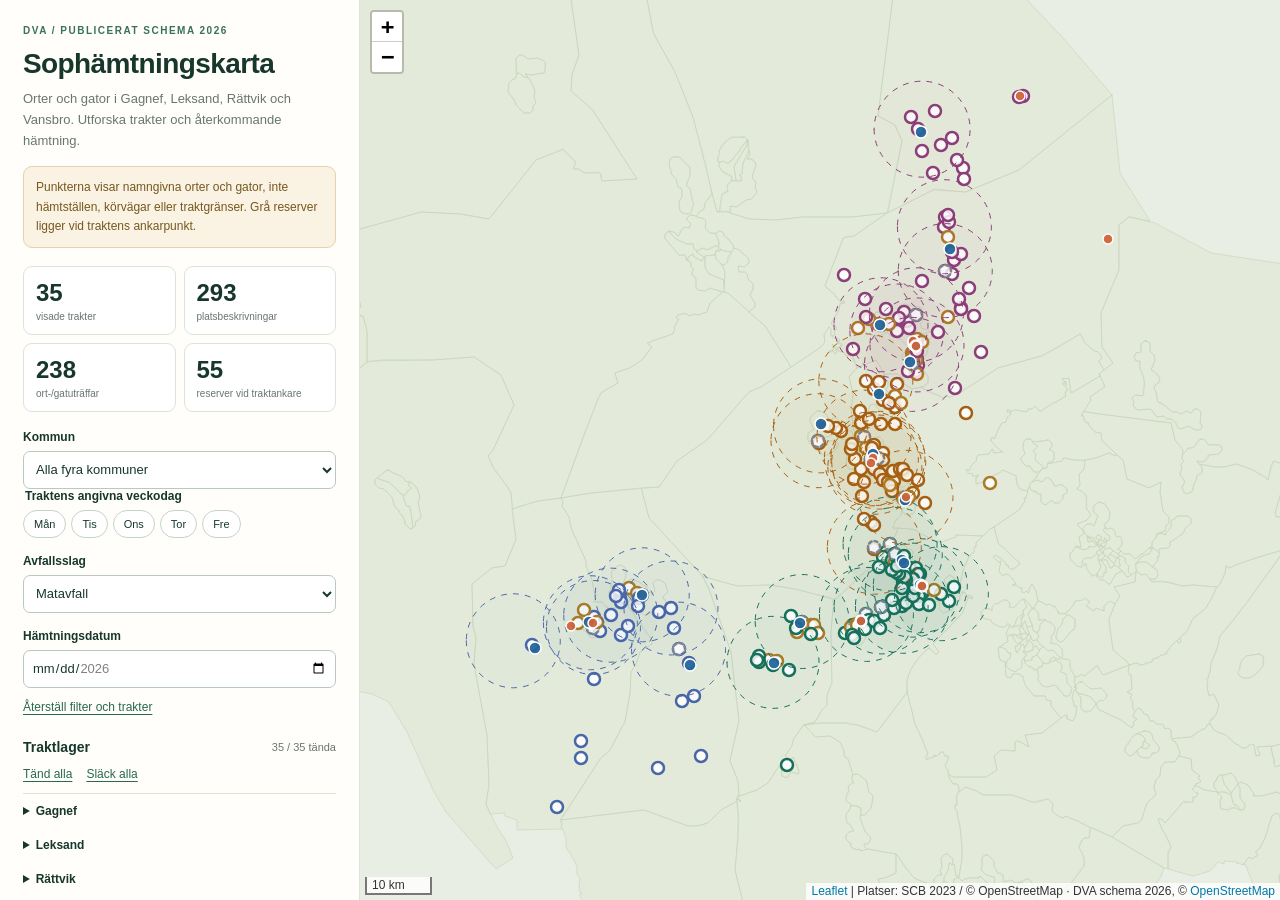
==== commit 33ec85ea: "Add separate waste and combined service maps with node service types" ====
--- a/prototypes/dva_transportnarvaro/index.html
+++ b/prototypes/dva_transportnarvaro/index.html
@@ -1,136 +1,48 @@
 <!doctype html>
 <html lang="sv">
 <head>
-  <meta charset="utf-8">
-  <meta name="viewport" content="width=device-width, initial-scale=1">
-  <title>Transportnärvaro – DVA:s sophämtning 2026</title>
-  <link rel="preconnect" href="https://tile.openstreetmap.org">
+  <meta charset="utf-8"><meta name="viewport" content="width=device-width,initial-scale=1">
+  <meta name="referrer" content="strict-origin-when-cross-origin">
+  <title>Sophämtningskarta · DVA 2026</title>
   <link rel="stylesheet" href="vendor/leaflet.css">
-  <style>
-    :root { --ink:#14201c; --muted:#62716b; --paper:#f7f5ef; --panel:#fffefa;
-      --line:#dcded7; --green:#16705a; --orange:#d0643b; --blue:#23669b; --focus:#f4c95d; }
-    * { box-sizing:border-box; }
-    html,body { height:100%; margin:0; color:var(--ink); background:var(--paper);
-      font-family:Inter,ui-sans-serif,system-ui,-apple-system,"Segoe UI",sans-serif; }
-    body { display:grid; grid-template-columns:minmax(320px,390px) 1fr; overflow:hidden; }
-    aside { height:100%; overflow:auto; padding:24px 22px 28px; background:var(--panel);
-      border-right:1px solid var(--line); box-shadow:8px 0 24px rgba(20,32,28,.06); z-index:1001; }
-    #map { height:100%; width:100%; background:#e9eee9; }
-    .eyebrow { position:relative; z-index:1; color:#16705a; font-size:.74rem; font-weight:800; letter-spacing:.12em;
-      text-transform:uppercase; }
-    h1 { position:relative; z-index:1; margin:7px 0 8px; color:#14201c; font-size:1.72rem; line-height:1.08; letter-spacing:-.035em; }
-    .lead { margin:0 0 18px; color:var(--muted); font-size:.94rem; line-height:1.47; }
-    .notice { padding:12px 13px; border:1px solid #e6c99e; border-radius:12px;
-      background:#fff7e8; color:#65491d; font-size:.8rem; line-height:1.42; }
-    .stats { display:grid; grid-template-columns:repeat(3,1fr); gap:8px; margin:16px 0 20px; }
-    .stat { padding:10px; border:1px solid var(--line); border-radius:11px; background:#fff; }
-    .stat strong { display:block; font-size:1.13rem; }
-    .stat span { color:var(--muted); font-size:.68rem; }
-    fieldset { padding:0; margin:0 0 16px; border:0; }
-    legend,.label { display:block; margin-bottom:7px; font-size:.72rem; font-weight:800;
-      letter-spacing:.06em; text-transform:uppercase; }
-    select,input[type=date] { width:100%; height:42px; border:1px solid #bdc7c1;
-      border-radius:9px; padding:0 10px; color:var(--ink); background:#fff; font:inherit; }
-    select:focus,input:focus,button:focus-visible { outline:3px solid color-mix(in srgb,var(--focus) 68%,transparent); outline-offset:1px; }
-    .chips { display:flex; flex-wrap:wrap; gap:6px; }
-    .chip { border:1px solid #c8d0cc; border-radius:999px; background:#fff; padding:7px 10px;
-      color:var(--ink); cursor:pointer; font-size:.76rem; }
-    .chip[aria-pressed=true] { border-color:var(--green); background:var(--green); color:#fff; }
-    .check { display:flex; align-items:flex-start; gap:9px; margin:9px 0; color:#34443e; font-size:.82rem; }
-    .check input { width:17px; height:17px; margin-top:1px; accent-color:var(--green); }
-    .result { margin:18px 0; padding:13px; border-radius:12px; background:#edf5f1; }
-    .result strong { display:block; margin-bottom:4px; font-size:.92rem; }
-    .result span { color:#4f655d; font-size:.78rem; line-height:1.4; }
-    .legend { display:grid; grid-template-columns:auto 1fr; gap:7px 9px; align-items:center;
-      color:var(--muted); font-size:.76rem; }
-    .swatch { width:15px; height:15px; border-radius:50%; background:var(--green); }
-    .swatch.node { width:11px; height:11px; background:var(--blue); }
-    .swatch.ring { background:transparent; border:2px dashed var(--green); }
-    footer { margin-top:22px; padding-top:14px; border-top:1px solid var(--line);
-      color:var(--muted); font-size:.7rem; line-height:1.45; }
-    footer a { color:var(--green); }
-    .leaflet-popup-content-wrapper { border-radius:13px; box-shadow:0 9px 30px rgba(20,32,28,.18); }
-    .popup h2 { margin:0 0 5px; font-size:1.08rem; }
-    .popup .meta { color:#53635d; font-size:.77rem; }
-    .popup p { margin:9px 0; font-size:.8rem; line-height:1.42; }
-    .popup dl { display:grid; grid-template-columns:auto 1fr; gap:4px 9px; margin:10px 0 0; font-size:.76rem; }
-    .popup dt { color:#68766f; } .popup dd { margin:0; font-weight:650; }
-    .flag { display:inline-block; margin-top:8px; padding:4px 7px; border-radius:6px;
-      color:#754b17; background:#fff0d6; font-size:.68rem; }
-    @media (max-width:760px) {
-      body { display:block; overflow:auto; }
-      aside { height:auto; max-height:none; border-right:0; border-bottom:1px solid var(--line); }
-      #map { height:68vh; min-height:480px; }
-    }
-  </style>
+  <link rel="stylesheet" href="styles.css">
+  <script defer src="vendor/leaflet.js"></script>
+  <script defer src="data/dva-places.js"></script>
+  <script defer src="data/geography.js"></script>
+  <script defer src="model.js"></script>
+  <script defer src="app.js"></script>
 </head>
 <body>
   <aside>
-    <div class="eyebrow">Fristående testkarta · scenario</div>
-    <h1>Transportnärvaro från sophämtning</h1>
-    <p class="lead">Undersök var DVA:s återkommande hämtning sammanfaller med paketservice i Gagnef, Leksand, Rättvik och Vansbro.</p>
-    <div class="notice"><strong>Inte faktiska rutter.</strong> Ringarna visar geokodade ankarorter för trakter. DVA:s publika sida saknar körväg, stoppordning, exakta hämtställen och ankomsttider. Publicerat tidsfönster är endast kärl ute senast 06.00 och möjlig hämtning fram till 22.00.</div>
-    <div class="stats">
-      <div class="stat"><strong id="tractCount">35</strong><span>visade trakter</span></div>
-      <div class="stat"><strong id="nodeCount">0</strong><span>paketnoder</span></div>
-      <div class="stat"><strong>2026</strong><span>referensår</span></div>
+    <div class="eyebrow">DVA / PUBLICERAT SCHEMA 2026</div>
+    <h1>Sophämtningskarta</h1>
+    <p class="lead">Orter och gator i Gagnef, Leksand, Rättvik och Vansbro. Utforska trakter och återkommande hämtning.</p>
+    <p class="notice">Punkterna visar namngivna orter och gator, inte hämtställen, körvägar eller traktgränser. Grå reserver ligger vid traktens ankarpunkt.</p>
+    <div class="stats" aria-live="polite">
+      <div><strong id="tract-count">—</strong><span>visade trakter</span></div>
+      <div><strong id="place-count">—</strong><span>platsbeskrivningar</span></div>
+      <div><strong id="located-count">—</strong><span>ort-/gatuträffar</span></div>
+      <div><strong id="reserve-count">—</strong><span>reserver vid traktankare</span></div>
     </div>
-
-    <fieldset><label class="label" for="municipality">Kommun</label><select id="municipality"><option value="">Alla fyra kommuner</option></select></fieldset>
-    <fieldset><legend>Veckodag</legend><div class="chips" id="weekdayChips"></div></fieldset>
-    <fieldset><label class="label" for="wasteType">Avfallsslag</label><select id="wasteType"></select></fieldset>
-    <fieldset><label class="label" for="pickupDate">Hämtning ett visst datum</label><input type="date" id="pickupDate" min="2026-01-01" max="2026-12-31"></fieldset>
-    <label class="check"><input type="checkbox" id="showNodes" checked><span>Visa befintliga paketombud och paketboxar</span></label>
-    <label class="check"><input type="checkbox" id="onlySingle"><span>Visa bara paketnoder med en observerad aktör</span></label>
-    <label class="check"><input type="checkbox" id="showRings" checked><span>Visa illustrativ 7 km-ring runt traktens ankarort</span></label>
-    <div class="result"><strong id="resultTitle">Alla trakter</strong><span id="resultText">Välj filter och klicka sedan på en trakt eller paketnod.</span></div>
-    <div class="legend">
-      <span class="swatch"></span><span>Geokodad traktankare</span>
-      <span class="swatch ring"></span><span>Illustrativ närzon, inte traktgräns</span>
-      <span class="swatch node"></span><span>Observerad paketservicenod 2026</span>
-    </div>
-    <footer>Källor: <a href="https://www.dalavattenavfall.se/avfall-och-atervinning/sophamtningsschema.html" target="_blank" rel="noreferrer">DVA:s sophämtningsschema 2026</a>, projektets observerade servicenoder 2026 och OpenStreetMap för bakgrund/geokodning. Byggd 2026-08-11T19:10+02:00. Kartan är ett screening- och diskussionsunderlag.</footer>
+    <label for="municipality">Kommun</label><select id="municipality"><option value="">Alla fyra kommuner</option></select>
+    <fieldset><legend>Traktens angivna veckodag</legend><div id="weekdays" class="chips"></div></fieldset>
+    <label for="waste-type">Avfallsslag</label><select id="waste-type"><option value="">Alla avfallsslag</option></select>
+    <label for="pickup-date">Hämtningsdatum</label><input id="pickup-date" type="date" min="2026-01-01" max="2026-12-31">
+    <button id="reset" class="text-button" type="button">Återställ filter och trakter</button>
+    <div class="layer-heading"><h2>Traktlager</h2><span id="layer-count"></span></div>
+    <div class="actions"><button id="all-tracts" type="button">Tänd alla</button><button id="no-tracts" type="button">Släck alla</button></div>
+    <div id="tract-layers"></div>
+    <label class="check"><input id="show-nodes" type="checkbox" checked><span>Visa paketservicenoder som referens</span></label>
+    <label class="check"><input id="single-nodes" type="checkbox"><span>Endast paketnoder med en observerad aktör</span></label>
+    <label class="check"><input id="show-rings" type="checkbox" checked><span>Illustrativ 7 km-ring per traktankare · inte täckningsområde</span></label>
+    <label class="check"><input id="basemap" type="checkbox" checked><span>Bakgrundskarta · OpenStreetMap</span></label>
+    <p id="map-status" class="map-status" role="status"></p>
+    <div class="actions"><button id="fit" type="button">Visa hela utsnittet</button><button id="export" type="button">Ladda ned valda platser</button></div>
+    <p id="selection-summary" class="selection-summary"></p>
+    <div class="legend"><span>◯ Kommunfärg: namngiven ort/plats</span><span>◯ Orange: osäker/tolkad träff</span><span>◌ Grå: reserv vid traktankare</span><span>● Blå/orange: paketservicenod</span></div>
+    <details id="quality"><summary id="quality-summary">Platsmatchningar att granska</summary><div class="quality-scroll"><table><thead><tr><th>Trakt / plats</th><th>Granskningsbehov</th></tr></thead><tbody id="quality-rows"></tbody></table></div></details>
+    <footer>Geografisk screening från <a href="https://www.dalavattenavfall.se/avfall-och-atervinning/sophamtningsschema.html" target="_blank" rel="noreferrer">DVA:s schema 2026</a>, SCB och OpenStreetMap.<br><a href="README.md">Metod och källor</a></footer>
   </aside>
-  <main id="map" aria-label="Interaktiv karta över ungefärlig transportnärvaro och paketservicenoder"></main>
-  <script src="vendor/leaflet.js"></script>
-  <script>
-    const tracts = [{"tract_id":"gagnef-1","municipality":"Gagnef","tract":1,"weekday":"Tisdag","weekday_number":1,"week_parity":"Jämna","places":"Färmsnäs, Högsveden, Borgsheden, Nordanholen, Heden, Högberget Skampervägen, Lassas Hage, Lindbyn, Nordanbyn, Nyåkern, Heden","dates":{"Matavfall":["2026-01-06","2026-01-20","2026-02-03","2026-02-17","2026-03-03","2026-03-17","2026-03-31","2026-04-14","2026-04-28","2026-05-12","2026-05-26","2026-06-09","2026-06-23","2026-07-07","2026-07-21","2026-08-04","2026-08-18","2026-09-01","2026-09-15","2026-09-29","2026-10-13","2026-10-27","2026-11-10","2026-11-24","2026-12-08","2026-12-22"],"Restavfall":["2026-02-03","2026-03-17","2026-04-28","2026-06-09","2026-07-21","2026-09-01","2026-10-13","2026-11-24"],"Plastförpackningar":["2026-01-06","2026-02-17","2026-03-31","2026-05-12","2026-06-23","2026-08-04","2026-09-15","2026-10-27","2026-12-08"],"Pappersförpackningar":["2026-01-20","2026-03-03","2026-04-14","2026-05-26","2026-07-07","2026-08-18","2026-09-29","2026-11-10","2026-12-22"]},"source_flags":["källstavning:jebruari"],"anchor":{"query":"Färmsnäs, Gagnef kommun, Sverige","query_place":"Färmsnäs","lat":60.5215281,"lon":14.9837337,"display_name":"Färmsnäs, Gagnefs kommun, Dalarnas län, 785 42, Sverige","provider":"OpenStreetMap Nominatim"}},{"tract_id":"gagnef-2","municipality":"Gagnef","tract":2,"weekday":"Onsdag","weekday_number":2,"week_parity":"Jämna","places":"Björbo Centrum, Holarna, Nybyn, Gybäcksholan, Handbacken, Forsen, Gåsholmen, Källbäcken","dates":{"Matavfall":["2026-01-07","2026-01-21","2026-02-04","2026-02-18","2026-03-04","2026-03-18","2026-04-01","2026-04-15","2026-04-29","2026-05-13","2026-05-27","2026-06-10","2026-06-24","2026-07-08","2026-07-22","2026-08-05","2026-08-19","2026-09-02","2026-09-16","2026-09-30","2026-10-14","2026-10-28","2026-11-11","2026-11-25","2026-12-09","2026-12-23"],"Restavfall":["2026-01-21","2026-03-04","2026-04-15","2026-05-27","2026-07-08","2026-08-19","2026-09-30","2026-11-11","2026-12-23"],"Plastförpackningar":["2026-02-04","2026-03-18","2026-04-29","2026-06-10","2026-07-22","2026-09-02","2026-10-14","2026-11-25"],"Pappersförpackningar":["2026-01-07","2026-02-18","2026-04-01","2026-05-13","2026-06-24","2026-08-05","2026-09-16","2026-10-28","2026-12-09"]},"source_flags":[],"anchor":{"query":"Björbo, Gagnef kommun, Sverige","query_place":"Björbo","lat":60.456683,"lon":14.7272515,"display_name":"Björbo, Gagnefs kommun, Dalarnas län, 786 97, Sverige","provider":"OpenStreetMap Nominatim"}},{"tract_id":"gagnef-3","municipality":"Gagnef","tract":3,"weekday":"Fredag","weekday_number":4,"week_parity":"Jämna","places":"Djurås Centrum, Skogen, Tägtvägen, Fagervägen, Skogsvägen, Djurås By, Färjbacken, Kiltäppan","dates":{"Matavfall":["2026-01-09","2026-01-23","2026-02-06","2026-02-20","2026-03-06","2026-03-20","2026-04-03","2026-04-17","2026-05-01","2026-05-15","2026-05-29","2026-06-12","2026-06-26","2026-07-10","2026-07-24","2026-08-07","2026-08-21","2026-09-04","2026-09-18","2026-10-02","2026-10-16","2026-10-30","2026-11-13","2026-11-27","2026-12-11","2026-12-25"],"Restavfall":["2026-02-06","2026-03-20","2026-05-01","2026-06-12","2026-07-24","2026-09-04","2026-10-16","2026-11-27"],"Plastförpackningar":["2026-01-09","2026-02-20","2026-04-03","2026-05-15","2026-06-26","2026-08-07","2026-09-18","2026-10-30","2026-12-11"],"Pappersförpackningar":["2026-01-23","2026-03-06","2026-04-17","2026-05-29","2026-07-10","2026-08-21","2026-10-02","2026-11-13","2026-12-25"]},"source_flags":[],"anchor":{"query":"Djurås Centrum, Gagnef kommun, Sverige","query_place":"Djurås Centrum","lat":60.5603155,"lon":15.1318023,"display_name":"Djurås centrum, E 16, Färjbacken, Djurås, Gagnefs kommun, Dalarnas län, 785 61, Sverige","provider":"OpenStreetMap Nominatim"}},{"tract_id":"gagnef-4","municipality":"Gagnef","tract":4,"weekday":"Måndag","weekday_number":0,"week_parity":"Udda","places":"Gräv, Gråda, Gärde, Österfors, Nedre Tjärna, Kyrkbyn, Kyrkbyvägen, Tegelbruksvägen, Rännarhedsvägen, Wernervägen, Sörbyn, Tallbacken","dates":{"Matavfall":["2026-01-12","2026-01-26","2026-02-09","2026-02-23","2026-03-09","2026-03-23","2026-04-06","2026-04-20","2026-05-04","2026-05-18","2026-06-01","2026-06-15","2026-06-29","2026-07-13","2026-07-27","2026-08-10","2026-08-24","2026-09-07","2026-09-21","2026-10-05","2026-10-19","2026-11-02","2026-11-16","2026-11-30","2026-12-14","2026-12-28"],"Restavfall":["2026-01-26","2026-03-09","2026-04-20","2026-06-01","2026-07-13","2026-08-24","2026-10-05","2026-11-16","2026-12-28"],"Plastförpackningar":["2026-02-09","2026-03-23","2026-05-04","2026-06-15","2026-07-27","2026-09-07","2026-10-19","2026-11-30"],"Pappersförpackningar":["2026-01-12","2026-02-23","2026-04-06","2026-05-18","2026-06-29","2026-08-10","2026-09-21","2026-11-02","2026-12-14"]},"source_flags":[],"anchor":{"query":"Gräv, Gagnef kommun, Sverige","query_place":"Gräv","lat":60.6166722,"lon":15.048735,"display_name":"Gräv, Gagnefs kommun, Dalarnas län, 785 30, Sverige","provider":"OpenStreetMap Nominatim"}},{"tract_id":"gagnef-5","municipality":"Gagnef","tract":5,"weekday":"Tisdag","weekday_number":1,"week_parity":"Udda","places":"Benarvet, Jugasåkern, Västanbäcken, Myrholen, Heden, Björka, By, Ellheden, Nysäl, Bröttjärna, Holarna, Stängsla, Backen, Ersholen","dates":{"Matavfall":["2026-01-13","2026-01-27","2026-02-10","2026-02-24","2026-03-10","2026-03-24","2026-04-07","2026-04-21","2026-05-05","2026-05-19","2026-06-02","2026-06-16","2026-06-30","2026-07-14","2026-07-28","2026-08-11","2026-08-25","2026-09-08","2026-09-22","2026-10-06","2026-10-20","2026-11-03","2026-11-17","2026-12-01","2026-12-15","2026-12-29"],"Restavfall":["2026-01-13","2026-02-24","2026-04-07","2026-05-19","2026-06-30","2026-08-11","2026-09-22","2026-11-03","2026-12-15"],"Plastförpackningar":["2026-01-27","2026-03-10","2026-04-21","2026-06-02","2026-07-14","2026-08-25","2026-10-06","2026-11-17","2026-12-29"],"Pappersförpackningar":["2026-02-10","2026-03-24","2026-05-05","2026-06-16","2026-07-28","2026-09-08","2026-10-20","2026-12-01"]},"source_flags":[],"anchor":{"query":"Björka, Gagnef kommun, Sverige","query_place":"Björka","lat":60.5324845,"lon":15.0826398,"display_name":"Björka, Djurås, Gagnefs kommun, Dalarnas län, 785 60, Sverige","provider":"OpenStreetMap Nominatim"}},{"tract_id":"gagnef-6","municipality":"Gagnef","tract":6,"weekday":"Onsdag","weekday_number":2,"week_parity":"Udda","places":"Mjälgen, Bodarna, Myrheden, Arvslindan, Bäsna","dates":{"Matavfall":["2026-01-14","2026-01-28","2026-02-11","2026-02-25","2026-03-11","2026-03-25","2026-04-08","2026-04-22","2026-05-06","2026-05-20","2026-06-03","2026-06-17","2026-07-01","2026-07-15","2026-07-29","2026-08-12","2026-08-26","2026-09-09","2026-09-23","2026-10-07","2026-10-21","2026-11-04","2026-11-18","2026-12-02","2026-12-16","2026-12-30"],"Restavfall":["2026-02-11","2026-03-25","2026-05-06","2026-06-17","2026-07-29","2026-09-09","2026-10-21","2026-12-02"],"Plastförpackningar":["2026-01-14","2026-02-25","2026-04-08","2026-05-20","2026-07-01","2026-08-12","2026-09-23","2026-11-04","2026-12-16"],"Pappersförpackningar":["2026-01-28","2026-03-11","2026-04-22","2026-06-03","2026-07-15","2026-08-26","2026-10-07","2026-11-18","2026-12-30"]},"source_flags":["källstavning:jebruari"],"anchor":{"query":"Mjälgen, Gagnef kommun, Sverige","query_place":"Mjälgen","lat":60.5543357,"lon":15.1097482,"display_name":"Mjälgen, E 16, Näset, Kilen, Djurås, Gagnefs kommun, Dalarnas län, 785 43, Sverige","provider":"OpenStreetMap Nominatim"}},{"tract_id":"gagnef-7","municipality":"Gagnef","tract":7,"weekday":"Torsdag","weekday_number":3,"week_parity":"Udda","places":"Djurmo, Bäckan, Sifferbo","dates":{"Matavfall":["2026-01-01","2026-01-15","2026-01-29","2026-02-12","2026-02-26","2026-03-12","2026-03-26","2026-04-09","2026-04-23","2026-05-07","2026-05-21","2026-06-04","2026-06-18","2026-07-02","2026-07-16","2026-07-30","2026-08-13","2026-08-27","2026-09-10","2026-09-24","2026-10-08","2026-10-22","2026-11-05","2026-11-19","2026-12-03","2026-12-17","2026-12-31"],"Restavfall":["2026-01-29","2026-03-12","2026-04-23","2026-06-04","2026-07-16","2026-08-27","2026-10-08","2026-11-19","2026-12-31"],"Plastförpackningar":["2026-01-01","2026-02-12","2026-03-26","2026-05-07","2026-06-18","2026-07-30","2026-09-10","2026-10-22","2026-12-03"],"Pappersförpackningar":["2026-01-15","2026-02-26","2026-04-09","2026-05-21","2026-07-02","2026-08-13","2026-09-24","2026-11-05","2026-12-17"]},"source_flags":[],"anchor":{"query":"Djurmo, Gagnef kommun, Sverige","query_place":"Djurmo","lat":60.5495726,"lon":15.1895956,"display_name":"Djurmo, Gagnefs kommun, Dalarnas län, 785 62, Sverige","provider":"OpenStreetMap Nominatim"}},{"tract_id":"gagnef-8","municipality":"Gagnef","tract":8,"weekday":"Fredag","weekday_number":4,"week_parity":"Udda","places":"Syrholen, Risholn, Mossel, Bäckbyn, Svedjebyn, Sälje Forsgärdet, Hagen, Holsåker","dates":{"Matavfall":["2026-01-02","2026-01-16","2026-01-30","2026-02-13","2026-02-27","2026-03-13","2026-03-27","2026-04-10","2026-04-24","2026-05-08","2026-05-22","2026-06-05","2026-06-19","2026-07-03","2026-07-17","2026-07-31","2026-08-14","2026-08-28","2026-09-11","2026-09-25","2026-10-09","2026-10-23","2026-11-06","2026-11-20","2026-12-04","2026-12-18","2026-01-01"],"Restavfall":["2026-01-16","2026-02-27","2026-03-10","2026-05-22","2026-07-03","2026-08-14","2026-09-25","2026-11-06","2026-12-18"],"Plastförpackningar":["2026-01-30","2026-03-13","2026-04-24","2026-06-05","2026-07-17","2026-08-28","2026-10-09","2026-11-20","2026-12-01"],"Pappersförpackningar":["2026-01-02","2026-02-13","2026-03-27","2026-05-08","2026-06-19","2026-07-31","2026-09-11","2026-10-23","2026-12-04"]},"source_flags":["datum_avviker_från_angiven_veckodag","källstavning:jebruari"],"anchor":{"query":"Syrholen, Gagnef kommun, Sverige","query_place":"Syrholen","lat":60.511934,"lon":14.8072939,"display_name":"Syrholen, Dala-Floda, Gagnefs kommun, Dalarnas län, 785 44, Sverige","provider":"OpenStreetMap Nominatim"}},{"tract_id":"gagnef-9","municipality":"Gagnef","tract":9,"weekday":"Måndag","weekday_number":0,"week_parity":"Jämna","places":"Övre Tjärna, Tjärna, Stationsområdet, Moje, Gröntuv, Hampgårdarna, Holen, Prosgårdarna","dates":{"Matavfall":["2026-01-05","2026-01-19","2026-02-02","2026-02-16","2026-03-02","2026-03-16","2026-03-30","2026-04-13","2026-04-27","2026-05-11","2026-05-25","2026-06-08","2026-06-22","2026-07-06","2026-07-20","2026-08-03","2026-08-17","2026-08-31","2026-09-14","2026-09-28","2026-10-12","2026-10-26","2026-11-09","2026-11-23","2026-12-07","2026-12-21"],"Restavfall":["2026-01-05","2026-02-16","2026-03-30","2026-05-11","2026-06-22","2026-08-03","2026-09-14","2026-10-26","2026-12-07"],"Plastförpackningar":["2026-01-19","2026-03-02","2026-04-13","2026-05-25","2026-07-06","2026-08-17","2026-09-28","2026-11-09","2026-12-21"],"Pappersförpackningar":["2026-02-02","2026-03-16","2026-04-27","2026-06-08","2026-07-20","2026-08-31","2026-10-12","2026-11-23"]},"source_flags":[],"anchor":{"query":"Övre Tjärna, Gagnef kommun, Sverige","query_place":"Övre Tjärna","lat":60.6026112,"lon":15.0630233,"display_name":"Övre Tjärna, Gagnef, Gagnefs kommun, Dalarnas län, 785 30, Sverige","provider":"OpenStreetMap Nominatim"}},{"tract_id":"gagnef-10","municipality":"Gagnef","tract":10,"weekday":"Torsdag","weekday_number":3,"week_parity":"Jämna","places":"Rista, Mon, Lindan, Djur, Svedjan, Näset, Snobbrännan, Överbacka, Östtjärna, Västtjärna, Bomsarvet, Dunkarbacken, Gruvan, Nordåker, Gagnefsbyn, Nordbäck, Västerfors, Älvnäs","dates":{"Matavfall":["2026-01-28","2026-01-22","2026-02-05","2026-02-19","2026-03-05","2026-03-19","2026-04-02","2026-04-16","2026-04-30","2026-05-14","2026-05-28","2026-06-11","2026-06-25","2026-07-09","2026-07-23","2026-08-06","2026-08-20","2026-09-03","2026-09-17","2026-10-01","2026-10-15","2026-10-29","2026-11-12","2026-11-26","2026-12-10","2026-12-24"],"Restavfall":["2026-01-08","2026-02-19","2026-04-02","2026-05-14","2026-06-25","2026-08-06","2026-09-17","2026-10-29","2026-12-10"],"Plastförpackningar":["2026-01-22","2026-03-05","2026-04-16","2026-05-28","2026-07-09","2026-08-20","2026-10-01","2026-11-12","2026-12-24"],"Pappersförpackningar":["2026-02-05","2026-03-19","2026-04-30","2026-06-11","2026-07-23","2026-09-03","2026-10-15","2026-11-26"]},"source_flags":["datum_avviker_från_angiven_veckodag"],"anchor":{"query":"Rista, Gagnef kommun, Sverige","query_place":"Rista","lat":60.5316701,"lon":15.0240634,"display_name":"Rista, Gagnefs kommun, Dalarnas län, 785 43, Sverige","provider":"OpenStreetMap Nominatim"}},{"tract_id":"leksand-1","municipality":"Leksand","tract":1,"weekday":"Måndag","weekday_number":0,"week_parity":"Jämna","places":"Insjön Tunsta, Holsåkern, Ålbyn, Lustholen, Åhl-Sätra, Faluvägen, Holen, Ål-Tällberg Nedre Heden, Knippboheden, Övre Heden, Knippbodarna, Lövladbo","dates":{"Matavfall":["2026-01-05","2026-01-19","2026-02-02","2026-02-16","2026-03-02","2026-03-16","2026-03-30","2026-04-13","2026-04-27","2026-05-11","2026-05-25","2026-06-08","2026-06-22","2026-07-06","2026-07-20","2026-08-03","2026-08-17","2026-08-31","2026-09-14","2026-09-28","2026-10-12","2026-10-26","2026-11-09","2026-11-23","2026-12-07","2026-12-21"],"Restavfall":["2026-01-05","2026-02-16","2026-03-30","2026-05-11","2026-06-22","2026-08-03","2026-09-14","2026-10-26","2026-12-07"],"Plastförpackningar":["2026-01-19","2026-03-02","2026-04-13","2026-05-25","2026-07-06","2026-08-17","2026-09-28","2026-11-09","2026-12-21"],"Pappersförpackningar":["2026-02-02","2026-03-16","2026-04-27","2026-06-08","2026-07-20","2026-08-31","2026-10-12","2026-11-23"]},"source_flags":[],"anchor":{"query":"Insjön, Leksand kommun, Sverige","query_place":"Insjön","lat":60.6794193,"lon":15.0923237,"display_name":"Insjön, Leksands kommun, Dalarnas län, 793 41, Sverige","provider":"OpenStreetMap Nominatim"}},{"tract_id":"leksand-2","municipality":"Leksand","tract":2,"weekday":"Tisdag","weekday_number":1,"week_parity":"Jämna","places":"Övermo, Edshult, Åkerö, Lisselby, Insjövägen","dates":{"Matavfall":["2026-01-06","2026-01-20","2026-02-03","2026-02-17","2026-03-03","2026-03-17","2026-03-31","2026-04-14","2026-04-28","2026-05-12","2026-05-26","2026-06-09","2026-06-23","2026-07-07","2026-07-21","2026-08-04","2026-08-18","2026-09-01","2026-09-15","2026-09-29","2026-10-13","2026-10-27","2026-11-10","2026-11-24","2026-12-08","2026-12-22"],"Restavfall":["2026-02-03","2026-03-17","2026-04-28","2026-06-09","2026-07-21","2026-09-01","2026-10-13","2026-11-24"],"Plastförpackningar":["2026-01-06","2026-02-17","2026-03-31","2026-05-12","2026-06-23","2026-08-04","2026-09-15","2026-10-27","2026-12-08"],"Pappersförpackningar":["2026-01-20","2026-03-03","2026-04-14","2026-05-26","2026-07-07","2026-08-18","2026-09-29","2026-11-10","2026-12-22"]},"source_flags":[],"anchor":{"query":"Övermo, Leksand kommun, Sverige","query_place":"Övermo","lat":60.7267794,"lon":15.0175979,"display_name":"Övermo, Tibble, Leksand, Leksands kommun, Dalarnas län, 793 35, Sverige","provider":"OpenStreetMap Nominatim"}},{"tract_id":"leksand-3","municipality":"Leksand","tract":3,"weekday":"Onsdag","weekday_number":2,"week_parity":"Jämna","places":"Byggningen, Bränngärdet, Hjortnäsheden, Sunnanäng, Hjortnäs, Dalsberget, Sandåsarna, Tällberg, Plintsberg","dates":{"Matavfall":["2026-01-07","2026-01-21","2026-02-04","2026-02-18","2026-03-04","2026-03-18","2026-04-01","2026-04-15","2026-04-29","2026-05-13","2026-05-27","2026-06-10","2026-06-24","2026-07-08","2026-07-22","2026-08-05","2026-08-19","2026-09-02","2026-09-16","2026-09-30","2026-10-14","2026-10-28","2026-11-11","2026-11-25","2026-12-09","2026-12-23"],"Restavfall":["2026-01-21","2026-03-04","2026-04-15","2026-05-27","2026-07-08","2026-08-19","2026-09-30","2026-11-11","2026-12-23"],"Plastförpackningar":["2026-02-04","2026-03-18","2026-04-29","2026-06-10","2026-07-22","2026-09-02","2026-10-14","2026-11-25"],"Pappersförpackningar":["2026-01-07","2026-02-18","2026-04-01","2026-05-13","2026-06-24","2026-08-05","2026-09-16","2026-10-28","2026-12-09"]},"source_flags":[],"anchor":{"query":"Byggningen, Leksand kommun, Sverige","query_place":"Byggningen","lat":60.7602284,"lon":14.976895,"display_name":"Byggningen, Tallbacken 1, Leksand, Leksands kommun, Dalarnas län, 793 22, Sverige","provider":"OpenStreetMap Nominatim"}},{"tract_id":"leksand-4","municipality":"Leksand","tract":4,"weekday":"Torsdag","weekday_number":3,"week_parity":"Jämna","places":"Moskogen, Källberget, Yttermo, Mjälgen, Gärde, Ytteråkerö, Smedby, Västannor, Hagen","dates":{"Matavfall":["2026-01-08","2026-01-22","2026-02-05","2026-02-19","2026-03-05","2026-03-19","2026-04-02","2026-04-16","2026-04-30","2026-05-14","2026-05-28","2026-06-11","2026-06-25","2026-07-09","2026-07-23","2026-08-06","2026-08-20","2026-09-03","2026-09-17","2026-10-01","2026-10-15","2026-10-29","2026-11-12","2026-11-26","2026-12-10","2026-12-24"],"Restavfall":["2026-01-08","2026-02-19","2026-04-02","2026-05-14","2026-06-25","2026-08-06","2026-09-17","2026-10-29","2026-12-10"],"Plastförpackningar":["2026-01-22","2026-03-05","2026-04-16","2026-05-28","2026-07-09","2026-08-20","2026-10-01","2026-11-12","2026-12-24"],"Pappersförpackningar":["2026-02-05","2026-03-19","2026-04-30","2026-06-11","2026-07-23","2026-09-03","2026-10-15","2026-11-26"]},"source_flags":[],"anchor":{"query":"Moskogen, Leksand kommun, Sverige","query_place":"Moskogen","lat":60.7198151,"lon":15.0069569,"display_name":"Moskogen, 50, Insjövägen, Åkerö, Karlsarvet, Leksand, Leksands kommun, Dalarnas län, 793 33, Sverige","provider":"OpenStreetMap Nominatim"}},{"tract_id":"leksand-5","municipality":"Leksand","tract":5,"weekday":"Fredag","weekday_number":4,"week_parity":"Jämna","places":"Djura, Styrsjöbo, Heden, Hästberg, Jonheden, Knutsgårdarna, Rälta, Rältlindor","dates":{"Matavfall":["2026-01-09","2026-01-23","2026-02-06","2026-02-20","2026-03-06","2026-03-20","2026-04-03","2026-04-17","2026-05-01","2026-05-15","2026-05-29","2026-06-12","2026-06-26","2026-07-10","2026-07-24","2026-08-07","2026-08-21","2026-09-04","2026-10-02","2026-10-16","2026-10-30","2026-11-13","2026-11-27","2026-12-11","2026-12-25"],"Restavfall":["2026-02-06","2026-03-20","2026-05-01","2026-06-12","2026-07-24","2026-09-04","2026-10-16","2026-11-27"],"Plastförpackningar":["2026-01-09","2026-02-20","2026-04-03","2026-05-15","2026-06-26","2026-08-07","2026-09-18","2026-10-30","2026-12-11"],"Pappersförpackningar":["2026-01-23","2026-03-06","2026-04-17","2026-05-29","2026-07-10","2026-08-21","2026-10-02","2026-11-13","2026-12-25"]},"source_flags":[],"anchor":{"query":"Djura, Leksand kommun, Sverige","query_place":"Djura","lat":60.612263,"lon":15.0054703,"display_name":"Djura, Leksands kommun, Dalarnas län, 790 31, Sverige","provider":"OpenStreetMap Nominatim"}},{"tract_id":"leksand-6","municipality":"Leksand","tract":6,"weekday":"Måndag","weekday_number":0,"week_parity":"Udda","places":"Noret, Siljansvägen, Lima, Kärringberget, Limhagen","dates":{"Matavfall":["2026-01-12","2026-01-26","2026-02-09","2026-02-23","2026-03-09","2026-03-23","2026-04-06","2026-04-20","2026-05-04","2026-05-18","2026-06-01","2026-06-15","2026-06-29","2026-07-13","2026-07-27","2026-08-10","2026-08-24","2026-09-07","2026-09-21","2026-10-05","2026-10-19","2026-11-02","2026-11-16","2026-11-30","2026-12-14","2026-12-28"],"Restavfall":["2026-01-26","2026-03-09","2026-04-20","2026-06-01","2026-07-13","2026-08-24","2026-10-05","2026-11-16","2026-12-28"],"Plastförpackningar":["2026-02-09","2026-03-23","2026-05-04","2026-06-15","2026-07-27","2026-09-07","2026-10-19","2026-11-30"],"Pappersförpackningar":["2026-01-12","2026-02-23","2026-04-06","2026-05-18","2026-06-29","2026-08-10","2026-09-21","2026-11-02","2026-12-14"]},"source_flags":[],"anchor":{"query":"Noret, Leksand kommun, Sverige","query_place":"Noret","lat":60.7311979,"lon":14.9973408,"display_name":"Noret, Karlsarvet, Leksand, Leksands kommun, Dalarnas län, 793 31, Sverige","provider":"OpenStreetMap Nominatim"}},{"tract_id":"leksand-7","municipality":"Leksand","tract":7,"weekday":"Tisdag","weekday_number":1,"week_parity":"Udda","places":"Norsbro, Lycka, Tibble, Ullvi, Hälla, Romma, Berg, Rönnäs, Helgnäs, Brenäs","dates":{"Matavfall":["2026-01-13","2026-01-27","2026-02-10","2026-02-24","2026-03-10","2026-03-24","2026-04-07","2026-04-21","2026-05-05","2026-05-19","2026-06-02","2026-06-16","2026-06-30","2026-07-14","2026-07-28","2026-08-11","2026-08-25","2026-09-08","2026-09-22","2026-10-06","2026-10-20","2026-11-03","2026-11-17","2026-12-01","2026-12-15","2026-12-29"],"Restavfall":["2026-01-13","2026-12-24","2026-04-07","2026-05-19","2026-06-30","2026-08-11","2026-09-22","2026-11-03","2026-12-15"],"Plastförpackningar":["2026-01-27","2026-03-10","2026-04-21","2026-06-02","2026-07-14","2026-08-25","2026-10-06","2026-11-17","2026-12-29"],"Pappersförpackningar":["2026-02-10","2026-03-24","2026-05-05","2026-06-16","2026-07-28","2026-09-08","2026-10-20","2026-12-01"]},"source_flags":["datum_avviker_från_angiven_veckodag"],"anchor":{"query":"Norsbro, Leksand kommun, Sverige","query_place":"Norsbro","lat":60.7316926,"lon":15.0153359,"display_name":"Norsbro, Tibble, Leksand, Leksands kommun, Dalarnas län, 793 35, Sverige","provider":"OpenStreetMap Nominatim"}},{"tract_id":"leksand-8","municipality":"Leksand","tract":8,"weekday":"Onsdag","weekday_number":2,"week_parity":"Udda","places":"Almo, Alvik, Räckselbackarna, Gassarvet, Tasbäck, Karlsarvet, Västanvik, Grytnäs, Sundsnäs","dates":{"Matavfall":["2026-01-14","2026-01-28","2026-02-11","2026-02-25","2026-03-11","2026-03-25","2026-04-08","2026-04-22","2026-05-06","2026-05-20","2026-06-03","2026-06-17","2026-07-01","2026-07-15","2026-07-29","2026-08-12","2026-08-26","2026-09-09","2026-09-23","2026-10-07","2026-10-21","2026-11-04","2026-11-18","2026-12-02","2026-12-16","2026-12-30"],"Restavfall":["2026-02-11","2026-03-25","2026-04-06","2026-06-17","2026-07-29","2026-09-09","2026-10-21","2026-12-02"],"Plastförpackningar":["2026-01-14","2026-02-25","2026-04-08","2026-05-20","2026-07-01","2026-08-12","2026-09-23","2026-11-04","2026-12-16"],"Pappersförpackningar":["2026-01-28","2026-03-11","2026-04-22","2026-06-03","2026-07-15","2026-08-26","2026-10-07","2026-11-18","2026-12-30"]},"source_flags":["datum_avviker_från_angiven_veckodag"],"anchor":{"query":"Almo, Leksand kommun, Sverige","query_place":"Almo","lat":60.755484,"lon":14.8507352,"display_name":"Almo, Alvik, Leksands kommun, Dalarnas län, 793 97, Sverige","provider":"OpenStreetMap Nominatim"}},{"tract_id":"leksand-9","municipality":"Leksand","tract":9,"weekday":"Torsdag","weekday_number":3,"week_parity":"Udda","places":"Siljansnäs","dates":{"Matavfall":["2026-01-01","2026-01-15","2026-01-29","2026-02-12","2026-02-26","2026-03-12","2026-03-26","2026-04-09","2026-04-23","2026-05-07","2026-05-21","2026-06-04","2026-06-18","2026-07-02","2026-07-16","2026-07-30","2026-08-13","2026-08-27","2026-09-10","2026-09-24","2026-10-08","2026-10-22","2026-11-05","2026-11-19","2026-12-03","2026-12-17","2026-12-31"],"Restavfall":["2026-01-29","2026-03-12","2026-04-23","2026-06-04","2026-07-16","2026-08-27","2026-10-08","2026-11-19","2026-12-31"],"Plastförpackningar":["2026-01-01","2026-02-12","2026-03-26","2026-05-07","2026-06-18","2026-07-30","2026-09-10","2026-10-22","2026-12-03"],"Pappersförpackningar":["2026-01-15","2026-02-26","2026-04-09","2026-05-21","2026-07-02","2026-08-13","2026-09-24","2026-11-05","2026-12-17"]},"source_flags":[],"anchor":{"query":"Siljansnäs, Leksand kommun, Sverige","query_place":"Siljansnäs","lat":60.7753921,"lon":14.857697,"display_name":"Siljansnäs, Leksands kommun, Dalarnas län, 793 60, Sverige","provider":"OpenStreetMap Nominatim"}},{"tract_id":"leksand-10","municipality":"Leksand","tract":10,"weekday":"Fredag","weekday_number":4,"week_parity":"Udda","places":"Laknäs, Östanhol, Kullsbjörken, Leksboda, Sjugare, Torrberg, Norr och Söder Bergsäng, Västberg","dates":{"Matavfall":["2026-01-02","2026-01-16","2026-01-30","2026-02-13","2026-02-27","2026-03-13","2026-03-27","2026-04-10","2026-04-24","2026-05-08","2026-05-22","2026-06-05","2026-06-19","2026-07-03","2026-07-17","2026-07-31","2026-08-14","2026-08-28","2026-09-11","2026-09-25","2026-10-09","2026-10-23","2026-11-06","2026-11-20","2026-12-04","2026-12-18","2026-01-01"],"Restavfall":["2026-01-16","2026-02-27","2026-04-10","2026-05-22","2026-07-03","2026-08-14","2026-09-25","2026-11-06","2026-12-18"],"Plastförpackningar":["2026-01-30","2026-03-13","2026-04-24","2026-06-05","2026-07-17","2026-08-28","2026-10-09","2026-11-20","2026-01-01"],"Pappersförpackningar":["2026-01-02","2026-02-13","2026-03-27","2026-05-08","2026-06-19","2026-07-31","2026-09-11","2026-10-23","2026-12-04"]},"source_flags":["datum_avviker_från_angiven_veckodag"],"anchor":{"query":"Laknäs, Leksand kommun, Sverige","query_place":"Laknäs","lat":60.8357056,"lon":14.982183,"display_name":"Laknäs Banäset, Tällberg, Leksands kommun, Dalarnas län, 793 94, Sverige","provider":"OpenStreetMap Nominatim"}},{"tract_id":"rattvik-1","municipality":"Rättvik","tract":1,"weekday":"Måndag","weekday_number":0,"week_parity":"Jämna","places":"Furudal, Furudalsbruk, Näset, Böle, Dalfors, Norrboda, Sörboda, Sunnanhed, Östansjö, Östanvik","dates":{"Matavfall":["2026-01-05","2026-01-19","2026-02-02","2026-02-16","2026-03-02","2026-03-16","2026-03-30","2026-04-13","2026-04-27","2026-05-11","2026-05-25","2026-06-08","2026-06-22","2026-07-06","2026-07-20","2026-08-03","2026-08-17","2026-08-31","2026-09-14","2026-09-28","2026-10-12","2026-10-26","2026-11-09","2026-11-23","2026-12-07","2026-12-21"],"Restavfall":["2026-02-02","2026-03-16","2026-04-27","2026-06-08","2026-07-20","2026-08-31","2026-10-12","2026-11-23"],"Plastförpackningar":["2026-01-05","2026-02-16","2026-03-30","2026-05-11","2026-06-22","2026-08-03","2026-09-14","2026-10-26","2026-12-07"],"Pappersförpackningar":["2026-01-19","2026-03-02","2026-04-13","2026-05-25","2026-07-06","2026-08-17","2026-09-28","2026-11-09","2026-12-21"]},"source_flags":[],"anchor":{"query":"Furudal, Rättvik kommun, Sverige","query_place":"Furudal","lat":61.1707998,"lon":15.1366774,"display_name":"Furudal, Rättviks kommun, Dalarnas län, 795 71, Sverige","provider":"OpenStreetMap Nominatim"}},{"tract_id":"rattvik-2","municipality":"Rättvik","tract":2,"weekday":"Tisdag","weekday_number":1,"week_parity":"Jämna","places":"Hjortgården, Kalkbackarna, Granmor, Vikarbyn N om RV 70 fram till Röjeråsv., Röjeråsvägen, Västbjörka, Röjeråsen, Tammeråsen, Öja","dates":{"Matavfall":["2026-01-06","2026-01-20","2026-02-03","2026-02-17","2026-03-03","2026-03-17","2026-03-31","2026-04-14","2026-04-28","2026-05-12","2026-05-26","2026-06-09","2026-06-23","2026-07-07","2026-07-21","2026-08-04","2026-08-18","2026-09-01","2026-09-15","2026-09-29","2026-10-13","2026-10-27","2026-11-10","2026-11-24","2026-12-08","2026-12-22"],"Restavfall":["2026-01-06","2026-02-17","2026-03-31","2026-05-12","2026-06-23","2026-08-04","2026-09-15","2026-10-27","2026-12-08"],"Plastförpackningar":["2026-01-20","2026-03-03","2026-04-14","2026-05-26","2026-07-07","2026-08-18","2026-09-29","2026-11-10","2026-12-22"],"Pappersförpackningar":["2026-02-03","2026-03-17","2026-04-28","2026-06-09","2026-07-21","2026-09-01","2026-10-13","2026-11-24"]},"source_flags":[],"anchor":{"query":"Vikarbyn, Rättvik kommun, Sverige","query_place":"Vikarbyn","lat":60.9106397,"lon":15.0237761,"display_name":"Vikarbyn, Rättviks kommun, Dalarnas län, 795 70, Sverige","provider":"OpenStreetMap Nominatim"}},{"tract_id":"rattvik-3","municipality":"Rättvik","tract":3,"weekday":"Onsdag","weekday_number":2,"week_parity":"Jämna","places":"Västanå, Solberga, Ovanmyra, Lenåsen, Östra Boda, Österängarna, Baggetorp, Nedre Gärdsjö, Övre Gärdsjö, Ingels, Lisskog, Blecket, Born, Stenbacken","dates":{"Matavfall":["2026-01-21","2026-02-04","2026-02-18","2026-03-04","2026-03-18","2026-04-01","2026-04-15","2026-04-29","2026-05-13","2026-05-27","2026-06-10","2026-06-24","2026-07-08","2026-07-22","2026-08-05","2026-08-19","2026-09-02","2026-09-16","2026-09-30","2026-10-14","2026-10-28","2026-11-11","2026-11-25","2026-12-09","2026-12-23"],"Restavfall":["2026-01-21","2026-03-04","2026-04-15","2026-05-27","2026-07-08","2026-08-19","2026-09-30","2026-11-11","2026-12-23"],"Plastförpackningar":["2026-02-04","2026-03-18","2026-04-29","2026-06-10","2026-07-22","2026-09-02","2026-10-14","2026-11-25"],"Pappersförpackningar":["2026-01-07","2026-02-18","2026-04-01","2026-05-13","2026-06-24","2026-08-05","2026-09-16","2026-10-28","2026-12-09"]},"source_flags":[],"anchor":{"query":"Västanå, Rättvik kommun, Sverige","query_place":"Västanå","lat":60.982882,"lon":15.2002799,"display_name":"Västanå, Ovanmyra, Rättviks kommun, Dalarnas län, 795 96, Sverige","provider":"OpenStreetMap Nominatim"}},{"tract_id":"rattvik-4","municipality":"Rättvik","tract":4,"weekday":"Torsdag","weekday_number":3,"week_parity":"Jämna","places":"Hedslund/Nyheden, Altsarbyn, Vidablick, Hagas väg, Börjesväg, Bäck, Mårtanberg, Söderåsbacken RV 69, Centrum, Söderås, Utanåker, Östergrav, Västergrav, Västgärde, Utby","dates":{"Matavfall":["2026-01-08","2026-01-22","2026-02-05","2026-02-19","2026-03-05","2026-03-19","2026-04-02","2026-04-16","2026-04-30","2026-05-14","2026-05-28","2026-06-11","2026-06-25","2026-07-09","2026-07-23","2026-08-06","2026-08-20","2026-09-03","2026-09-17","2026-10-01","2026-10-15","2026-10-29","2026-11-12","2026-11-26","2026-12-10","2026-12-24"],"Restavfall":["2026-02-05","2026-03-19","2026-04-30","2026-06-11","2026-07-23","2026-09-03","2026-10-15","2026-11-26"],"Plastförpackningar":["2026-01-08","2026-02-19","2026-04-02","2026-05-14","2026-06-25","2026-08-06","2026-09-17","2026-10-29","2026-12-10"],"Pappersförpackningar":["2026-01-22","2026-03-05","2026-04-16","2026-05-28","2026-07-09","2026-08-20","2026-10-01","2026-11-12","2026-12-24"]},"source_flags":[],"anchor":{"query":"Rättvik, Rättvik kommun, Sverige","query_place":"Rättvik","lat":60.8837542,"lon":15.1226783,"display_name":"Rättvik, Rättviks kommun, Dalarnas län, 795 03, Sverige","provider":"OpenStreetMap Nominatim"}},{"tract_id":"rattvik-5","municipality":"Rättvik","tract":5,"weekday":"Måndag","weekday_number":0,"week_parity":"Udda","places":"Backa, Östbjörka, Sätra, Västberg, Rovgärdet, Nittsjö, Templet, Lugnet","dates":{"Matavfall":["2026-01-12","2026-01-26","2026-02-09","2026-02-23","2026-03-09","2026-03-23","2026-04-06","2026-04-20","2026-05-04","2026-05-18","2026-06-01","2026-06-15","2026-06-29","2026-07-13","2026-07-27","2026-08-10","2026-08-24","2026-09-07","2026-09-21","2026-10-05","2026-10-19","2026-11-02","2026-11-16","2026-11-30","2026-12-14","2026-12-28"],"Restavfall":["2026-01-12","2026-02-23","2026-04-06","2026-05-18","2026-06-29","2026-08-10","2026-09-21","2026-11-02","2026-12-14"],"Plastförpackningar":["2026-01-26","2026-03-09","2026-04-20","2026-06-01","2026-07-13","2026-08-24","2026-10-05","2026-11-16","2026-12-28"],"Pappersförpackningar":["2026-02-09","2026-03-23","2026-05-04","2026-06-15","2026-07-27","2026-09-07","2026-10-19","2026-11-30"]},"source_flags":[],"anchor":{"query":"Backa, Rättvik kommun, Sverige","query_place":"Backa","lat":60.9240204,"lon":15.1208281,"display_name":"Backa, Rättviks kommun, Dalarnas län, 795 91, Sverige","provider":"OpenStreetMap Nominatim"}},{"tract_id":"rattvik-6","municipality":"Rättvik","tract":6,"weekday":"Tisdag","weekday_number":1,"week_parity":"Udda","places":"Änderåsen, Kärvsåsen, Osmundsberg, Gulleråsen, Dalbyn, Arvet, Boda, Silverberg","dates":{"Matavfall":["2026-01-13","2026-01-27","2026-02-10","2026-02-24","2026-03-10","2026-03-24","2026-04-07","2026-04-21","2026-05-05","2026-05-19","2026-06-02","2026-06-16","2026-06-30","2026-07-14","2026-07-28","2026-08-11","2026-08-25","2026-09-08","2026-09-22","2026-10-06","2026-10-20","2026-11-03","2026-11-17","2026-12-01","2026-12-15","2026-12-29"],"Restavfall":["2026-01-27","2026-03-10","2026-04-21","2026-06-02","2026-07-14","2026-08-25","2026-10-06","2026-11-17","2026-12-29"],"Plastförpackningar":["2026-02-10","2026-03-24","2026-05-05","2026-06-16","2026-07-28","2026-09-08","2026-10-20","2026-12-01"],"Pappersförpackningar":["2026-01-13","2026-02-24","2026-04-07","2026-05-19","2026-06-30","2026-08-11","2026-09-22","2026-11-03","2026-12-15"]},"source_flags":[],"anchor":{"query":"Änderåsen, Rättvik kommun, Sverige","query_place":"Änderåsen","lat":61.0413261,"lon":15.1979355,"display_name":"Änderåsen, Rättviks kommun, Dalarnas län, 795 96, Sverige","provider":"OpenStreetMap Nominatim"}},{"tract_id":"rattvik-7","municipality":"Rättvik","tract":7,"weekday":"Onsdag","weekday_number":2,"week_parity":"Udda","places":"Sjurberg, Vikarbystrand, Stumsnäs, Ickholmen, Vikarbyn söder om RV 70","dates":{"Matavfall":["2026-01-14","2026-01-28","2026-02-11","2026-02-25","2026-03-11","2026-03-25","2026-04-08","2026-04-22","2026-05-06","2026-05-20","2026-06-03","2026-06-17","2026-07-01","2026-07-15","2026-07-29","2026-08-12","2026-08-26","2026-09-09","2026-09-23","2026-10-07","2026-10-21","2026-11-04","2026-11-18","2026-12-02","2026-12-16","2026-12-30"],"Restavfall":["2026-02-11","2026-03-25","2026-05-06","2026-06-17","2026-07-29","2026-09-09","2026-10-21","2026-12-02"],"Plastförpackningar":["2026-01-14","2026-02-25","2026-04-08","2026-05-20","2026-07-01","2026-08-12","2026-09-23","2026-11-04","2026-12-16"],"Pappersförpackningar":["2026-01-28","2026-03-11","2026-04-22","2026-06-03","2026-07-15","2026-08-26","2026-10-07","2026-11-18","2026-12-30"]},"source_flags":[],"anchor":{"query":"Sjurberg, Rättvik kommun, Sverige","query_place":"Sjurberg","lat":60.9022682,"lon":15.0674079,"display_name":"Sjurberg, Rättvik, Rättviks kommun, Dalarnas län, 795 91, Sverige","provider":"OpenStreetMap Nominatim"}},{"tract_id":"rattvik-8","municipality":"Rättvik","tract":8,"weekday":"Torsdag","weekday_number":3,"week_parity":"Udda","places":"Faluvägen, Siljansvägen, Östlundsväg, Slöjdvägen, Gärdebyn, Gärdebygatan, Wallenkampfsväg, Lerdal, Vålsveden, Persslogsväg","dates":{"Matavfall":["2026-01-01","2026-01-15","2026-01-29","2026-02-12","2026-02-26","2026-03-12","2026-03-26","2026-04-09","2026-04-23","2026-05-07","2026-05-21","2026-06-04","2026-06-18","2026-07-02","2026-07-16","2026-07-30","2026-08-13","2026-08-27","2026-09-10","2026-09-24","2026-10-08","2026-10-22","2026-11-05","2026-11-19","2026-12-03","2026-12-17","2026-12-31"],"Restavfall":["2026-01-15","2026-02-26","2026-04-09","2026-05-21","2026-07-02","2026-08-13","2026-09-24","2026-11-05","2026-12-17"],"Plastförpackningar":["2026-01-29","2026-03-12","2026-04-23","2026-06-04","2026-07-16","2026-08-27","2026-10-08","2026-11-19","2026-12-31"],"Pappersförpackningar":["2026-01-01","2026-02-12","2026-03-26","2026-05-07","2026-06-18","2026-07-30","2026-09-10","2026-10-22","2026-12-03"]},"source_flags":[],"anchor":{"query":"Faluvägen, Rättvik kommun, Sverige","query_place":"Faluvägen","lat":60.8576628,"lon":15.1076096,"display_name":"Faluvägen, Gärdebyn, Utby, Rättvik, Rättviks kommun, Dalarnas län, 795 90, Sverige","provider":"OpenStreetMap Nominatim"}},{"tract_id":"vansbro-1","municipality":"Vansbro","tract":1,"weekday":"Måndag","weekday_number":0,"week_parity":"Jämna","places":"Dala-Järna","dates":{"Matavfall":["2026-01-05","2026-01-19","2026-02-02","2026-02-16","2026-03-02","2026-03-16","2026-03-30","2026-04-13","2026-04-27","2026-05-11","2026-05-25","2026-06-08","2026-06-22","2026-07-06","2026-07-20","2026-08-03","2026-08-17","2026-08-31","2026-09-14","2026-09-28","2026-10-12","2026-10-26","2026-11-09","2026-11-23","2026-12-07","2026-12-21"],"Restavfall":["2026-02-02","2026-03-16","2026-04-27","2026-06-08","2026-07-20","2026-08-31","2026-10-12","2026-11-23"],"Plastförpackningar":["2026-01-05","2026-02-16","2026-03-30","2026-05-11","2026-06-22","2026-08-03","2026-09-14","2026-10-26","2026-12-07"],"Pappersförpackningar":["2026-01-19","2026-03-02","2026-04-13","2026-05-25","2026-07-06","2026-08-17","2026-09-28","2026-11-09","2026-12-21"]},"source_flags":[],"anchor":{"query":"Dala-Järna, Vansbro kommun, Sverige","query_place":"Dala-Järna","lat":60.5480476,"lon":14.3679875,"display_name":"Järna, Vansbro kommun, Dalarnas län, 786 92, Sverige","provider":"OpenStreetMap Nominatim"}},{"tract_id":"vansbro-2","municipality":"Vansbro","tract":2,"weekday":"Tisdag","weekday_number":1,"week_parity":"Jämna","places":"Vansbro C, Söderåsen, Källbacken","dates":{"Matavfall":["2026-01-06","2026-01-20","2026-02-03","2026-02-17","2026-03-03","2026-03-17","2026-03-31","2026-04-14","2026-04-28","2026-05-12","2026-05-26","2026-06-09","2026-06-23","2026-07-07","2026-07-21","2026-08-04","2026-08-18","2026-09-01","2026-09-15","2026-09-29","2026-10-13","2026-10-27","2026-11-10","2026-11-24","2026-12-08","2026-12-22"],"Restavfall":["2026-01-20","2026-03-03","2026-04-14","2026-05-26","2026-07-07","2026-08-18","2026-09-29","2026-11-10","2026-12-22"],"Plastförpackningar":["2026-02-03","2026-03-17","2026-04-28","2026-06-09","2026-07-21","2026-09-01","2026-10-13","2026-11-24"],"Pappersförpackningar":["2026-01-06","2026-02-07","2026-03-31","2026-05-12","2026-06-23","2026-08-04","2026-09-15","2026-10-27","2026-12-08"]},"source_flags":["datum_avviker_från_angiven_veckodag"],"anchor":{"query":"Vansbro C, Vansbro kommun, Sverige","query_place":"Vansbro C","lat":60.5102674,"lon":14.2255613,"display_name":"Vansbro, Vansbro kommun, Dalarnas län, 786 31, Sverige","provider":"OpenStreetMap Nominatim"}},{"tract_id":"vansbro-3","municipality":"Vansbro","tract":3,"weekday":"Torsdag","weekday_number":3,"week_parity":"Jämna","places":"Skamhed, Saltvik, Dalasågen Nordanåker, Hulån, Duvnäs, Skålö, Ilbäcken","dates":{"Matavfall":["2026-01-08","2026-01-22","2026-02-05","2026-02-19","2026-03-05","2026-03-19","2026-04-02","2026-04-16","2026-04-30","2026-05-14","2026-05-28","2026-06-11","2026-06-25","2026-07-09","2026-07-23","2026-08-06","2026-08-20","2026-09-03","2026-09-17","2026-10-01","2026-10-15","2026-10-29","2026-11-12","2026-11-26","2026-12-10","2026-12-24"],"Restavfall":["2026-01-08","2026-02-19","2026-04-02","2026-05-14","2026-06-25","2026-08-06","2026-09-17","2026-10-29","2026-12-10"],"Plastförpackningar":["2026-01-22","2026-03-05","2026-04-16","2026-05-28","2026-07-09","2026-08-20","2026-10-01","2026-11-12","2026-12-24"],"Pappersförpackningar":["2026-02-05","2026-03-19","2026-04-30","2026-06-11","2026-07-23","2026-09-03","2026-10-15","2026-11-26"]},"source_flags":[],"anchor":{"query":"Skamhed, Vansbro kommun, Sverige","query_place":"Skamhed","lat":60.5205474,"lon":14.2815562,"display_name":"Skamhed, Vansbro, Vansbro kommun, Dalarnas län, 786 33, Sverige","provider":"OpenStreetMap Nominatim"}},{"tract_id":"vansbro-4","municipality":"Vansbro","tract":4,"weekday":"Torsdag","weekday_number":3,"week_parity":"Udda","places":"Snöån, Strömsheden, Nås","dates":{"Matavfall":["2026-01-01","2026-01-15","2026-01-29","2026-02-12","2026-02-26","2026-03-12","2026-03-26","2026-04-09","2026-04-23","2026-05-07","2026-05-21","2026-06-04","2026-06-18","2026-07-02","2026-07-16","2026-07-30","2026-08-13","2026-08-27","2026-09-10","2026-09-24","2026-10-08","2026-10-22","2026-11-05","2026-11-19","2026-12-03","2026-12-17","2026-12-31"],"Restavfall":["2026-01-01","2026-02-12","2026-03-26","2026-05-07","2026-06-18","2026-07-30","2026-09-10","2026-10-22","2026-12-03"],"Plastförpackningar":["2026-01-15","2026-02-26","2026-04-09","2026-05-21","2026-07-02","2026-08-13","2026-09-24","2026-11-05","2026-12-17"],"Pappersförpackningar":["2026-01-29","2026-03-12","2026-04-23","2026-06-04","2026-07-16","2026-08-27","2026-10-08","2026-11-19","2026-12-31"]},"source_flags":[],"anchor":{"query":"Snöån, Vansbro kommun, Sverige","query_place":"Snöån","lat":60.5302856,"lon":14.4469395,"display_name":"Snöån, Vansbro kommun, Dalarnas län, Sverige","provider":"OpenStreetMap Nominatim"}},{"tract_id":"vansbro-5","municipality":"Vansbro","tract":5,"weekday":"Fredag","weekday_number":4,"week_parity":"Jämna","places":"Malmsta, Storbyn, Närsjö, Orsala, Lindesnäs, Närsen, Sågen, Kroktorp, Örskogen, Eldforsen, Heden","dates":{"Matavfall":["2026-01-09","2026-01-23","2026-02-06","2026-02-20","2026-03-06","2026-03-20","2026-04-03","2026-04-17","2026-05-01","2026-05-15","2026-05-29","2026-06-12","2026-06-26","2026-07-10","2026-07-24","2026-08-07","2026-08-21","2026-09-04","2026-09-18","2026-10-02","2026-10-16","2026-10-30","2026-11-13","2026-11-27","2026-12-11","2026-12-25"],"Restavfall":["2026-02-06","2026-03-20","2026-05-01","2026-06-12","2026-07-24","2026-09-04","2026-10-16","2026-11-27"],"Plastförpackningar":["2026-01-09","2026-02-20","2026-04-03","2026-05-15","2026-06-26","2026-08-07","2026-09-18","2026-10-30","2026-12-11"],"Pappersförpackningar":["2026-01-23","2026-03-06","2026-04-17","2026-05-29","2026-07-10","2026-08-21","2026-10-02","2026-11-13","2026-12-25"]},"source_flags":[],"anchor":{"query":"Malmsta, Vansbro kommun, Sverige","query_place":"Malmsta","lat":60.4745489,"lon":14.4676844,"display_name":"Malmsta, Vansbro kommun, Dalarnas län, 786 93, Sverige","provider":"OpenStreetMap Nominatim"}},{"tract_id":"vansbro-6","municipality":"Vansbro","tract":6,"weekday":"Måndag","weekday_number":0,"week_parity":"Udda","places":"Äppelbo","dates":{"Matavfall":["2026-01-12","2026-01-26","2026-02-09","2026-02-23","2026-03-09","2026-03-23","2026-04-06","2026-04-20","2026-05-04","2026-05-18","2026-06-01","2026-06-15","2026-06-29","2026-07-13","2026-07-27","2026-08-10","2026-08-24","2026-09-07","2026-09-21","2026-10-05","2026-10-19","2026-11-02","2026-11-16","2026-11-30","2026-12-14","2026-12-28"],"Restavfall":["2026-01-26","2026-03-09","2026-04-20","2026-06-01","2026-07-13","2026-08-24","2026-10-05","2026-11-16","2026-12-28"],"Plastförpackningar":["2026-02-09","2026-03-23","2026-05-04","2026-06-15","2026-07-27","2026-09-07","2026-10-19","2026-11-30"],"Pappersförpackningar":["2026-01-12","2026-02-23","2026-04-06","2026-05-18","2026-06-29","2026-08-10","2026-09-21","2026-11-02","2026-12-14"]},"source_flags":[],"anchor":{"query":"Äppelbo, Vansbro kommun, Sverige","query_place":"Äppelbo","lat":60.4858844,"lon":14.0138529,"display_name":"Äppelbo, Vansbro kommun, Dalarnas län, 786 94, Sverige","provider":"OpenStreetMap Nominatim"}},{"tract_id":"vansbro-7","municipality":"Vansbro","tract":7,"weekday":"Onsdag","weekday_number":2,"week_parity":"Udda","places":"Grönalid, Bomled, Rutån, Skiffsforsen, Sandbäcken, Uppsälje, Strandvägen, Västgård, Grånäs, Snöborg, Högosta","dates":{"Matavfall":["2026-01-14","2026-01-28","2026-02-11","2026-02-25","2026-03-11","2026-03-25","2026-04-08","2026-04-22","2026-05-06","2026-05-20","2026-06-03","2026-06-17","2026-07-01","2026-07-15","2026-07-29","2026-08-12","2026-08-26","2026-09-09","2026-09-23","2026-10-07","2026-10-21","2026-11-04","2026-11-18","2026-12-02","2026-12-16","2026-12-30"],"Restavfall":["2026-01-14","2026-02-25","2026-04-08","2026-05-20","2026-07-01","2026-08-12","2026-09-23","2026-11-04","2026-12-16"],"Plastförpackningar":["2026-01-28","2026-03-11","2026-04-22","2026-06-03","2026-07-15","2026-08-26","2026-10-07","2026-11-18","2026-12-30"],"Pappersförpackningar":["2026-02-11","2026-03-25","2026-05-06","2026-06-17","2026-07-29","2026-09-09","2026-10-21","2026-12-02"]},"source_flags":[],"anchor":{"query":"Grönalid, Vansbro kommun, Sverige","query_place":"Grönalid","lat":60.5038009,"lon":14.2341171,"display_name":"Grönalid, Bomled, Vansbro, Vansbro kommun, Dalarnas län, 786 33, Sverige","provider":"OpenStreetMap Nominatim"}}];
-    const serviceNodes = [{"id":"840","name":"Björbo Tempo","address":"Björbovägen 18, Björbo","municipality":"Gagnef","lat":60.456359683800066,"lon":14.730461533164858,"operators":"Bring; DHL; Instabee; Schenker","service_types":"Ombud; Paketbox/skåp","operator_count":4,"one_operator":false,"median_delivery_days":5.0},{"id":"5619","name":"ICA Nära Dala-Floda","address":"Stora vägen 38, Dala-Floda","municipality":"Gagnef","lat":60.509683043576366,"lon":14.801789591786438,"operators":"Bring; DHL; Instabee; PostNord; Schenker","service_types":"Ombud; Paketbox/skåp","operator_count":5,"one_operator":false,"median_delivery_days":5.0},{"id":"2422","name":"Djurås Coop","address":"Centrumvägen 11, Djurås","municipality":"Gagnef","lat":60.56072811917812,"lon":15.130856444160846,"operators":"DHL; Instabee; PostNord","service_types":"Ombud; Paketbox/skåp","operator_count":3,"one_operator":false,"median_delivery_days":5.0},{"id":"5971","name":"Djurås ICA","address":"Södra Industrivägen 8, Djurås","municipality":"Gagnef","lat":60.55976410460331,"lon":15.136959202229333,"operators":"Bring; Instabee","service_types":"Ombud; Paketbox/skåp","operator_count":2,"one_operator":false,"median_delivery_days":5.0},{"id":"1118","name":"OK/Q8 Djurås","address":"Södra Industrivägen 2, Djurås","municipality":"Gagnef","lat":60.56045468220511,"lon":15.135067152757491,"operators":"Schenker","service_types":"Ombud","operator_count":1,"one_operator":true,"median_delivery_days":5.0},{"id":"8649","name":"Ica Nära Gagnefshallen","address":"Tyskens väg 2, Gagnef","municipality":"Gagnef","lat":60.59521770942527,"lon":15.082186496268106,"operators":"Bring; PostNord","service_types":"Ombud","operator_count":2,"one_operator":false,"median_delivery_days":5.0},{"id":"5812","name":"Paketskåp (Iboxen) Gröntuv         ","address":"Gröntuv 191, Gagnef","municipality":"Gagnef","lat":60.59042551804294,"lon":15.087275361017282,"operators":"DHL; Iboxen","service_types":"Paketbox/skåp","operator_count":2,"one_operator":false,"median_delivery_days":5.0},{"id":"6680","name":"ICA Nära Mockfjärd","address":"Tarkovägen 6, Mockfjärd","municipality":"Gagnef","lat":60.512812609416976,"lon":14.969374710142691,"operators":"Bring; PostNord; Schenker","service_types":"Ombud","operator_count":3,"one_operator":false,"median_delivery_days":5.0},{"id":"672","name":"Ica Nära Mockfjärd (I)             ","address":"Tarkovägen 4, Mockfjärd","municipality":"Gagnef","lat":60.51206864539205,"lon":14.968221596613391,"operators":"DHL","service_types":"Ombud","operator_count":1,"one_operator":true,"median_delivery_days":5.0},{"id":"5621","name":"Hjultorget Hemköp","address":"Hjultorget 30, Insjön","municipality":"Leksand","lat":60.67538059150351,"lon":15.089829424355825,"operators":"Bring; Instabee; PostNord; Schenker; UPS","service_types":"Ombud; Paketbox/skåp","operator_count":5,"one_operator":false,"median_delivery_days":5.0},{"id":"6468","name":"Ica Nära Insjön                    ","address":"Faluvägen 15, Insjön","municipality":"Leksand","lat":60.68002107949968,"lon":15.09307424898424,"operators":"DHL","service_types":"Ombud","operator_count":1,"one_operator":true,"median_delivery_days":5.0},{"id":"5861","name":"Circle K Leksand","address":"Limsjöänget 4, Leksand","municipality":"Leksand","lat":60.736927627886516,"lon":15.004923096081098,"operators":"Bring","service_types":"Ombud","operator_count":1,"one_operator":true,"median_delivery_days":5.0},{"id":"4424","name":"Coop Leksand","address":"Leksandsvägen 4, Leksand","municipality":"Leksand","lat":60.730772518980366,"lon":14.997836976172865,"operators":"PostNord","service_types":"Utlämning","operator_count":1,"one_operator":true,"median_delivery_days":5.0},{"id":"7590","name":"Leksand Coop","address":"Faluvägen 17, Leksand","municipality":"Leksand","lat":60.73149384638508,"lon":14.998295434800154,"operators":"Bring; DHL; Instabee","service_types":"Ombud; Paketbox/skåp","operator_count":3,"one_operator":false,"median_delivery_days":5.0},{"id":"1181","name":"Leksand Hemköp (A)","address":"Leksandsvägen 24, Leksand","municipality":"Leksand","lat":60.73322671837225,"lon":14.997403409624665,"operators":"Instabee","service_types":"Paketbox/skåp","operator_count":1,"one_operator":true,"median_delivery_days":6.0},{"id":"7102","name":"Leksand ICA Supermarket","address":"Limsjöänget 9, Leksand","municipality":"Leksand","lat":60.73772933661009,"lon":15.002600607865332,"operators":"Instabee; PostNord","service_types":"Ombud; Paketbox/skåp","operator_count":2,"one_operator":false,"median_delivery_days":5.0},{"id":"5627","name":"Leksand OKQ8","address":"Hagagatan 8A, Leksand","municipality":"Leksand","lat":60.73183170004304,"lon":15.001620951318808,"operators":"Instabee","service_types":"Paketbox/skåp","operator_count":1,"one_operator":true,"median_delivery_days":6.0},{"id":"8760","name":"OK/Q8 Leksand","address":"Hagagatan 8, Leksand","municipality":"Leksand","lat":60.73213240629689,"lon":15.001556709899777,"operators":"Schenker","service_types":"Ombud","operator_count":1,"one_operator":true,"median_delivery_days":5.0},{"id":"7959","name":"Postnord Leksand","address":"Järnavägen 11, Leksand","municipality":"Leksand","lat":60.72502136789309,"lon":14.996570584956801,"operators":"PostNord","service_types":"Egen regi; Paketbox/skåp","operator_count":1,"one_operator":true,"median_delivery_days":5.0},{"id":"4607","name":"Siljansnäskiosken","address":"Björkbergsvägen 54, Siljansnäs","municipality":"Leksand","lat":60.776342573433766,"lon":14.864743794835476,"operators":"PostNord","service_types":"Ombud","operator_count":1,"one_operator":true,"median_delivery_days":5.0},{"id":"1463","name":"Tempo Siljansnäs","address":"Björkbergsvägen 60, Siljansnäs","municipality":"Leksand","lat":60.77814803879715,"lon":14.860276281255643,"operators":"Bring; DHL; Schenker","service_types":"Ombud","operator_count":3,"one_operator":false,"median_delivery_days":5.0},{"id":"5698","name":"Tempo Tällberg","address":"Plintsberg Tällbergsvägen 132, Tällberg","municipality":"Leksand","lat":60.817724112830206,"lon":15.019149128715386,"operators":"Bring; DHL; Instabee; Schenker; TVV","service_types":"Butik (stöd); Ombud; Paketbox/skåp","operator_count":5,"one_operator":false,"median_delivery_days":3.0},{"id":"6699","name":"Handlarn Boda kyrkby","address":"Boda Björkallén 62, Boda kyrkby","municipality":"Rättvik","lat":61.01168938107103,"lon":15.212314701843344,"operators":"DHL; Schenker; TVV","service_types":"Butik (stöd); Ombud","operator_count":3,"one_operator":false,"median_delivery_days":2.0},{"id":"7914","name":"Bingsjö Lanthandel","address":"Bingsjö Lambornsvägen 15, Enviken","municipality":"Rättvik","lat":61.024605854823484,"lon":15.64771367376135,"operators":"TVV","service_types":"Butik (stöd)","operator_count":1,"one_operator":true,"median_delivery_days":null},{"id":"373","name":"Dalfors Lanthandel","address":"Dalfors Dalforsvägen 20, Furudal","municipality":"Rättvik","lat":61.2145269053787,"lon":15.404513730799014,"operators":"TVV","service_types":"Butik (stöd)","operator_count":1,"one_operator":true,"median_delivery_days":null},{"id":"5729","name":"Furudal Tempo","address":"Furudal Furudalsvägen 831, Furudal","municipality":"Rättvik","lat":61.167489381548165,"lon":15.1345280298275,"operators":"Bring; DHL; Instabee; PostNord; Schenker","service_types":"Ombud; Paketbox/skåp","operator_count":5,"one_operator":false,"median_delivery_days":5.0},{"id":"8518","name":"Direkten Wasakiosken","address":"Riksvägen 38, Rättvik","municipality":"Rättvik","lat":60.88510779499708,"lon":15.115591876685173,"operators":"Bring; UPS","service_types":"Ombud","operator_count":2,"one_operator":false,"median_delivery_days":5.0},{"id":"3364","name":"Ica Supermarket Fiolen","address":"Vasagatan 2, Rättvik","municipality":"Rättvik","lat":60.884233726792175,"lon":15.118409901071457,"operators":"PostNord","service_types":"Ombud","operator_count":1,"one_operator":true,"median_delivery_days":5.0},{"id":"7665","name":"OK/Q8 Rättvik","address":"Riksvägen 26, Rättvik","municipality":"Rättvik","lat":60.88693491281864,"lon":15.113896688049277,"operators":"Schenker","service_types":"Ombud","operator_count":1,"one_operator":true,"median_delivery_days":5.0},{"id":"6177","name":"Paketbox Circle K Rättvik","address":"Riksvägen 27, Rättvik","municipality":"Rättvik","lat":60.888752190382434,"lon":15.113098058898236,"operators":"PostNord","service_types":"Paketbox/skåp","operator_count":1,"one_operator":true,"median_delivery_days":5.0},{"id":"2916","name":"Paketskåp (Iboxen) Faluvägen       ","address":"Faluvägen 117, Rättvik","municipality":"Rättvik","lat":60.860960642418206,"lon":15.10422560487488,"operators":"DHL; Iboxen","service_types":"Paketbox/skåp","operator_count":2,"one_operator":false,"median_delivery_days":5.5},{"id":"4486","name":"Rättvik Circle K","address":"Riksvägen 23, Rättvik","municipality":"Rättvik","lat":60.88881474031808,"lon":15.112229643876853,"operators":"Instabee","service_types":"Paketbox/skåp","operator_count":1,"one_operator":true,"median_delivery_days":5.0},{"id":"8362","name":"Rättvik Coop","address":"Storgatan 11, Rättvik","municipality":"Rättvik","lat":60.88299271008266,"lon":15.11930957477596,"operators":"Bring; DHL; Instabee","service_types":"Ombud; Paketbox/skåp","operator_count":3,"one_operator":false,"median_delivery_days":5.0},{"id":"647","name":"Rättvik Hemköp","address":"Storgatan 10, Rättvik","municipality":"Rättvik","lat":60.88291117285302,"lon":15.120406429542024,"operators":"Instabee","service_types":"Paketbox/skåp","operator_count":1,"one_operator":true,"median_delivery_days":6.0},{"id":"6773","name":"Vikarbyn Tempo","address":"Stora vägen 21, Vikarbyn","municipality":"Rättvik","lat":60.91002891882123,"lon":15.021887472474388,"operators":"Bring; DHL; Instabee; PostNord","service_types":"Ombud; Paketbox/skåp","operator_count":4,"one_operator":false,"median_delivery_days":5.0},{"id":"3139","name":"Dala-Järna Hemköp","address":"Stationsvägen 2L, Dala-Järna","municipality":"Vansbro","lat":60.54765749226718,"lon":14.364677083225299,"operators":"Instabee","service_types":"Paketbox/skåp","operator_count":1,"one_operator":true,"median_delivery_days":5.0},{"id":"1357","name":"Dala-Järna ICA ToGo","address":"Myrbacka 88, Dala-Järna","municipality":"Vansbro","lat":60.5487427889637,"lon":14.366973868002987,"operators":"Instabee","service_types":"Paketbox/skåp","operator_count":1,"one_operator":true,"median_delivery_days":5.0},{"id":"6278","name":"Hemköp Dala-Järna","address":"Myrbacka 80, Dala-Järna","municipality":"Vansbro","lat":60.547514678465916,"lon":14.366256223481534,"operators":"Bring; DHL; PostNord; Schenker","service_types":"Ombud","operator_count":4,"one_operator":false,"median_delivery_days":5.0},{"id":"5163","name":"Tempo/Gulf Nås","address":"Sveden 54, Nås","municipality":"Vansbro","lat":60.45296641805109,"lon":14.500427868232343,"operators":"PostNord; Schenker","service_types":"Ombud","operator_count":2,"one_operator":false,"median_delivery_days":5.0},{"id":"8720","name":"Ica Supermarket Vansbro","address":"Sågvägen 1A, Vansbro","municipality":"Vansbro","lat":60.50986933661787,"lon":14.232832127718128,"operators":"Bring","service_types":"Ombud","operator_count":1,"one_operator":true,"median_delivery_days":5.0},{"id":"2337","name":"NÅ Bildelar AB/AD Butik, Vansbro","address":"Bryggaregatan 2, Vansbro","municipality":"Vansbro","lat":60.50835061153842,"lon":14.22576524103615,"operators":"Bussgods","service_types":"Ombud","operator_count":1,"one_operator":true,"median_delivery_days":5.0},{"id":"2729","name":"OK/Q8 Vansbro","address":"Älvgatan 2, Vansbro","municipality":"Vansbro","lat":60.50828621539761,"lon":14.22942748227469,"operators":"Schenker","service_types":"Ombud","operator_count":1,"one_operator":true,"median_delivery_days":5.0},{"id":"3312","name":"Paketbox Lyko","address":"Äppelbovägen 60, Vansbro","municipality":"Vansbro","lat":60.5058468978963,"lon":14.173581717755313,"operators":"PostNord","service_types":"Paketbox/skåp","operator_count":1,"one_operator":true,"median_delivery_days":5.0},{"id":"4299","name":"Postnord Vansbro","address":"Järnvägsgatan 25, Vansbro","municipality":"Vansbro","lat":60.51088154745391,"lon":14.226237741307388,"operators":"PostNord","service_types":"Egen regi","operator_count":1,"one_operator":true,"median_delivery_days":5.0},{"id":"4302","name":"Vansbro Coop","address":"Norra Allégatan 26, Vansbro","municipality":"Vansbro","lat":60.511461292909395,"lon":14.222715243318131,"operators":"DHL; Instabee; PostNord","service_types":"Ombud; Paketbox/skåp","operator_count":3,"one_operator":false,"median_delivery_days":5.0},{"id":"4747","name":"Vansbro ICA","address":"Sågvägen 1B, Vansbro","municipality":"Vansbro","lat":60.50995488092501,"lon":14.233187133317326,"operators":"Instabee","service_types":"Paketbox/skåp","operator_count":1,"one_operator":true,"median_delivery_days":5.0},{"id":"5974","name":"Äppelbo Tempo","address":"Rågsveden 204, Äppelbo","municipality":"Vansbro","lat":60.47681771831059,"lon":14.074689638341544,"operators":"Bring; DHL; Instabee; PostNord; Schenker; UPS","service_types":"Ombud; Paketbox/skåp","operator_count":6,"one_operator":false,"median_delivery_days":5.0}];
-    const wasteTypes = ["Matavfall","Restavfall","Plastförpackningar","Pappersförpackningar"];
-    const weekdays = ["Måndag","Tisdag","Onsdag","Torsdag","Fredag"];
-    const colors = {Gagnef:"#16705a",Leksand:"#a65f12",Rättvik:"#8b3e78",Vansbro:"#4967a8"};
-    const map = L.map("map", {zoomControl:false}).setView([60.73,14.85], 9);
-    L.control.zoom({position:"bottomright"}).addTo(map);
-    L.tileLayer("https://tile.openstreetmap.org/{z}/{x}/{y}.png", {
-      maxZoom:19, attribution:'&copy; <a href="https://www.openstreetmap.org/copyright">OpenStreetMap</a>'
-    }).addTo(map);
-    const tractLayer = L.layerGroup().addTo(map), ringLayer = L.layerGroup().addTo(map), nodeLayer = L.layerGroup().addTo(map);
-    const municipality = document.querySelector("#municipality"), wasteType = document.querySelector("#wasteType"), pickupDate = document.querySelector("#pickupDate");
-    [...new Set(tracts.map(d=>d.municipality))].forEach(v=>municipality.add(new Option(v,v)));
-    wasteTypes.forEach(v=>wasteType.add(new Option(v,v))); wasteType.value="Matavfall";
-    weekdays.forEach(day=>{ const b=document.createElement("button"); b.className="chip"; b.type="button"; b.textContent=day.slice(0,3); b.dataset.value=day; b.setAttribute("aria-pressed","false"); b.title=day; b.onclick=()=>{b.setAttribute("aria-pressed",b.getAttribute("aria-pressed")!=="true"); render();}; document.querySelector("#weekdayChips").append(b); });
-    const today=(()=>{const d=new Date(); const y=d.getFullYear(),m=String(d.getMonth()+1).padStart(2,"0"),day=String(d.getDate()).padStart(2,"0"); return `${y}-${m}-${day}`;})();
-    const esc=s=>String(s??"").replace(/[&<>"']/g,c=>({"&":"&amp;","<":"&lt;",">":"&gt;",'"':"&quot;","'":"&#39;"}[c]));
-    const fmt=d=>new Intl.DateTimeFormat("sv-SE",{day:"numeric",month:"short"}).format(new Date(d+"T12:00:00"));
-    function tractPopup(t){ const dates=t.dates[wasteType.value]||[]; const upcoming=dates.filter(d=>d>=today).slice(0,5); return `<div class="popup"><h2>${esc(t.municipality)} · trakt ${t.tract}</h2><div class="meta">${esc(t.weekday)}, ${esc(t.week_parity.toLowerCase())} veckor · ankare: ${esc(t.anchor?.query_place||"saknas")}</div><p><strong>Platser enligt källan:</strong><br>${esc(t.places)}</p><dl><dt>Valt avfall</dt><dd>${esc(wasteType.value)}</dd><dt>Kommande källdatum</dt><dd>${upcoming.length?upcoming.map(fmt).join(", "):`Inga från ${fmt(today)}`}</dd></dl>${t.source_flags.length?`<span class="flag">Källkontroll behövs: ${esc(t.source_flags.join(", "))}</span>`:""}</div>`; }
-    function nodePopup(n){ return `<div class="popup"><h2>${esc(n.name)}</h2><div class="meta">${esc(n.address)} · ${esc(n.municipality)}</div><dl><dt>Aktörer</dt><dd>${esc(n.operators)}</dd><dt>Servicetyp</dt><dd>${esc(n.service_types)}</dd><dt>Observerade aktörer</dt><dd>${n.operator_count}</dd><dt>Leveransdagar</dt><dd>${n.median_delivery_days??"saknas"} per vecka (median)</dd></dl></div>`; }
-    function render(){
-      tractLayer.clearLayers(); ringLayer.clearLayers(); nodeLayer.clearLayers();
-      const selectedDays=[...document.querySelectorAll(".chip[aria-pressed=true]")].map(b=>b.dataset.value);
-      const chosenDate=pickupDate.value, chosenWaste=wasteType.value;
-      const visible=tracts.filter(t=>(!municipality.value||t.municipality===municipality.value)&&(!selectedDays.length||selectedDays.includes(t.weekday))&&(!chosenDate||(t.dates[chosenWaste]||[]).includes(chosenDate)));
-      visible.forEach(t=>{ if(t.anchor?.lat==null)return; const color=colors[t.municipality];
-        if(document.querySelector("#showRings").checked)L.circle([t.anchor.lat,t.anchor.lon],{radius:7000,color,weight:1.5,dashArray:"6 7",fillColor:color,fillOpacity:.035,interactive:false}).addTo(ringLayer);
-        L.circleMarker([t.anchor.lat,t.anchor.lon],{radius:8,color:"#fff",weight:2,fillColor:color,fillOpacity:.95}).bindPopup(tractPopup(t),{maxWidth:340}).addTo(tractLayer);
-      });
-      let visibleNodes=[];
-      if(document.querySelector("#showNodes").checked){ visibleNodes=serviceNodes.filter(n=>(!municipality.value||n.municipality===municipality.value)&&(!document.querySelector("#onlySingle").checked||n.one_operator)); visibleNodes.forEach(n=>L.circleMarker([n.lat,n.lon],{radius:n.one_operator?4.5:6,color:"#fff",weight:1.2,fillColor:n.one_operator?"#d0643b":"#23669b",fillOpacity:.9}).bindPopup(nodePopup(n),{maxWidth:320}).addTo(nodeLayer)); }
-      document.querySelector("#tractCount").textContent=visible.length; document.querySelector("#nodeCount").textContent=visibleNodes.length;
-      document.querySelector("#resultTitle").textContent=chosenDate?`${visible.length} trakter med ${chosenWaste.toLowerCase()} ${fmt(chosenDate)}`:`${visible.length} trakter i urvalet`;
-      document.querySelector("#resultText").textContent=`${visibleNodes.length} paketnoder visas. Ringarna är en illustrativ närzon och får inte tolkas som hämtningsområde eller rutt.`;
-    }
-    [municipality,wasteType,pickupDate,document.querySelector("#showNodes"),document.querySelector("#onlySingle"),document.querySelector("#showRings")].forEach(el=>el.addEventListener("change",render));
-    render();
-  </script>
+  <main id="map" role="region" aria-label="Karta över sophämtningsplatser och paketservicenoder" tabindex="0"></main>
 </body>
 </html>
--- a/prototypes/dva_transportnarvaro/styles.css
+++ b/prototypes/dva_transportnarvaro/styles.css
@@ -0,0 +1 @@
+:root{--ink:#17372d;--muted:#68776e;--paper:#f4f6f0;--line:#dce4d8}*{box-sizing:border-box}html,body{height:100%;margin:0;font-family:Segoe UI,Arial,sans-serif;color:var(--ink);background:var(--paper)}body{display:grid;grid-template-columns:360px 1fr;overflow:hidden}aside{height:100%;overflow:auto;background:#fffefa;padding:25px 23px;border-right:1px solid var(--line)}#map{height:100%;background:#e9eee5}.eyebrow{font-size:10px;letter-spacing:1.5px;color:#39715c;font-weight:700}h1{margin:12px 0 9px;font-size:28px;letter-spacing:-.6px}.lead{font-size:13px;line-height:1.6;color:var(--muted);margin:0 0 15px}.notice{padding:11px 12px;background:#faf2e3;border:1px solid #e5d2aa;border-radius:9px;font-size:12px;line-height:1.6;color:#765820}.stats{display:grid;grid-template-columns:1fr 1fr;gap:8px;margin:18px 0}.stats>div{padding:12px;border:1px solid var(--line);border-radius:9px;background:#fff}.stats strong{display:block;font-size:24px}.stats span{display:block;font-size:10px;color:var(--muted);margin-top:4px}label:not(.check),legend{display:block;font-size:12px;font-weight:600;margin:16px 0 7px}select,input[type=date]{width:100%;height:38px;background:#fff;border:1px solid #b9c9bd;border-radius:7px;padding:0 8px;color:var(--ink);font:inherit;font-size:13px}fieldset{border:0;margin:0;padding:0}.chips{display:flex;gap:5px;flex-wrap:wrap}.chips button{border:1px solid #c6d4c7;border-radius:20px;background:#fff;padding:7px 10px;color:var(--ink);font-size:11px;cursor:pointer}.chips button[aria-pressed=true]{background:#29694f;color:#fff}.check{display:flex;gap:8px;align-items:flex-start;font-size:12px;line-height:1.6;margin:13px 0}.check input{accent-color:#28644f;flex-shrink:0;width:15px;height:15px;margin-top:3px}.layer-heading{display:flex;justify-content:space-between;gap:8px;align-items:center;margin-top:13px}.layer-heading h2{font-size:14px;margin:0}.layer-heading span{font-size:11px;color:var(--muted)}.actions{display:flex;gap:14px;flex-wrap:wrap;margin:12px 0}.actions button,.text-button{border:0;padding:0;background:none;color:#29694f;font-size:12px;text-decoration:underline;text-underline-offset:3px;cursor:pointer}.text-button{margin:12px 0}#tract-layers{max-height:280px;overflow:auto;border-top:1px solid var(--line);border-bottom:1px solid var(--line)}#tract-layers summary{padding:10px 0;cursor:pointer;font-size:12px;font-weight:600}#tract-layers .check{font-size:11px;margin:6px 4px}#tract-layers i{width:9px;height:9px;border-radius:2px;flex-shrink:0;margin-top:5px}.selection-summary{background:#edf4eb;border-radius:9px;padding:12px;font-size:12px;line-height:1.6}.map-status{font-size:11px;color:#8a6a35;line-height:1.5}.legend{display:grid;gap:7px;font-size:11px;color:var(--muted);margin:16px 0}#quality summary{font-size:12px;font-weight:600;cursor:pointer;padding:10px 0}.quality-scroll{max-height:300px;overflow:auto}table{border-collapse:collapse;width:100%;font-size:11px}td,th{padding:8px 5px;text-align:left;border-bottom:1px solid var(--line);vertical-align:top;line-height:1.5}footer{margin-top:18px;font-size:11px;color:var(--muted);line-height:1.8}footer a{color:#29694f}button:focus-visible,a:focus-visible,input:focus-visible,select:focus-visible{outline:3px solid #c49c52;outline-offset:3px}.leaflet-popup-content{font-size:12px;line-height:1.6}.leaflet-popup-content h3{font-size:15px;margin-bottom:6px}.popup-list{max-height:280px;overflow:auto;padding-left:18px}.popup-list li{margin-bottom:12px}@media(max-width:760px){body{display:block;overflow:auto}aside{height:auto;border-right:0;border-bottom:1px solid var(--line);padding:20px}#map{height:70vh;min-height:480px}.stats{grid-template-columns:repeat(4,1fr)}.stats>div{padding:9px}.stats strong{font-size:21px}.stats span{font-size:9px}}
